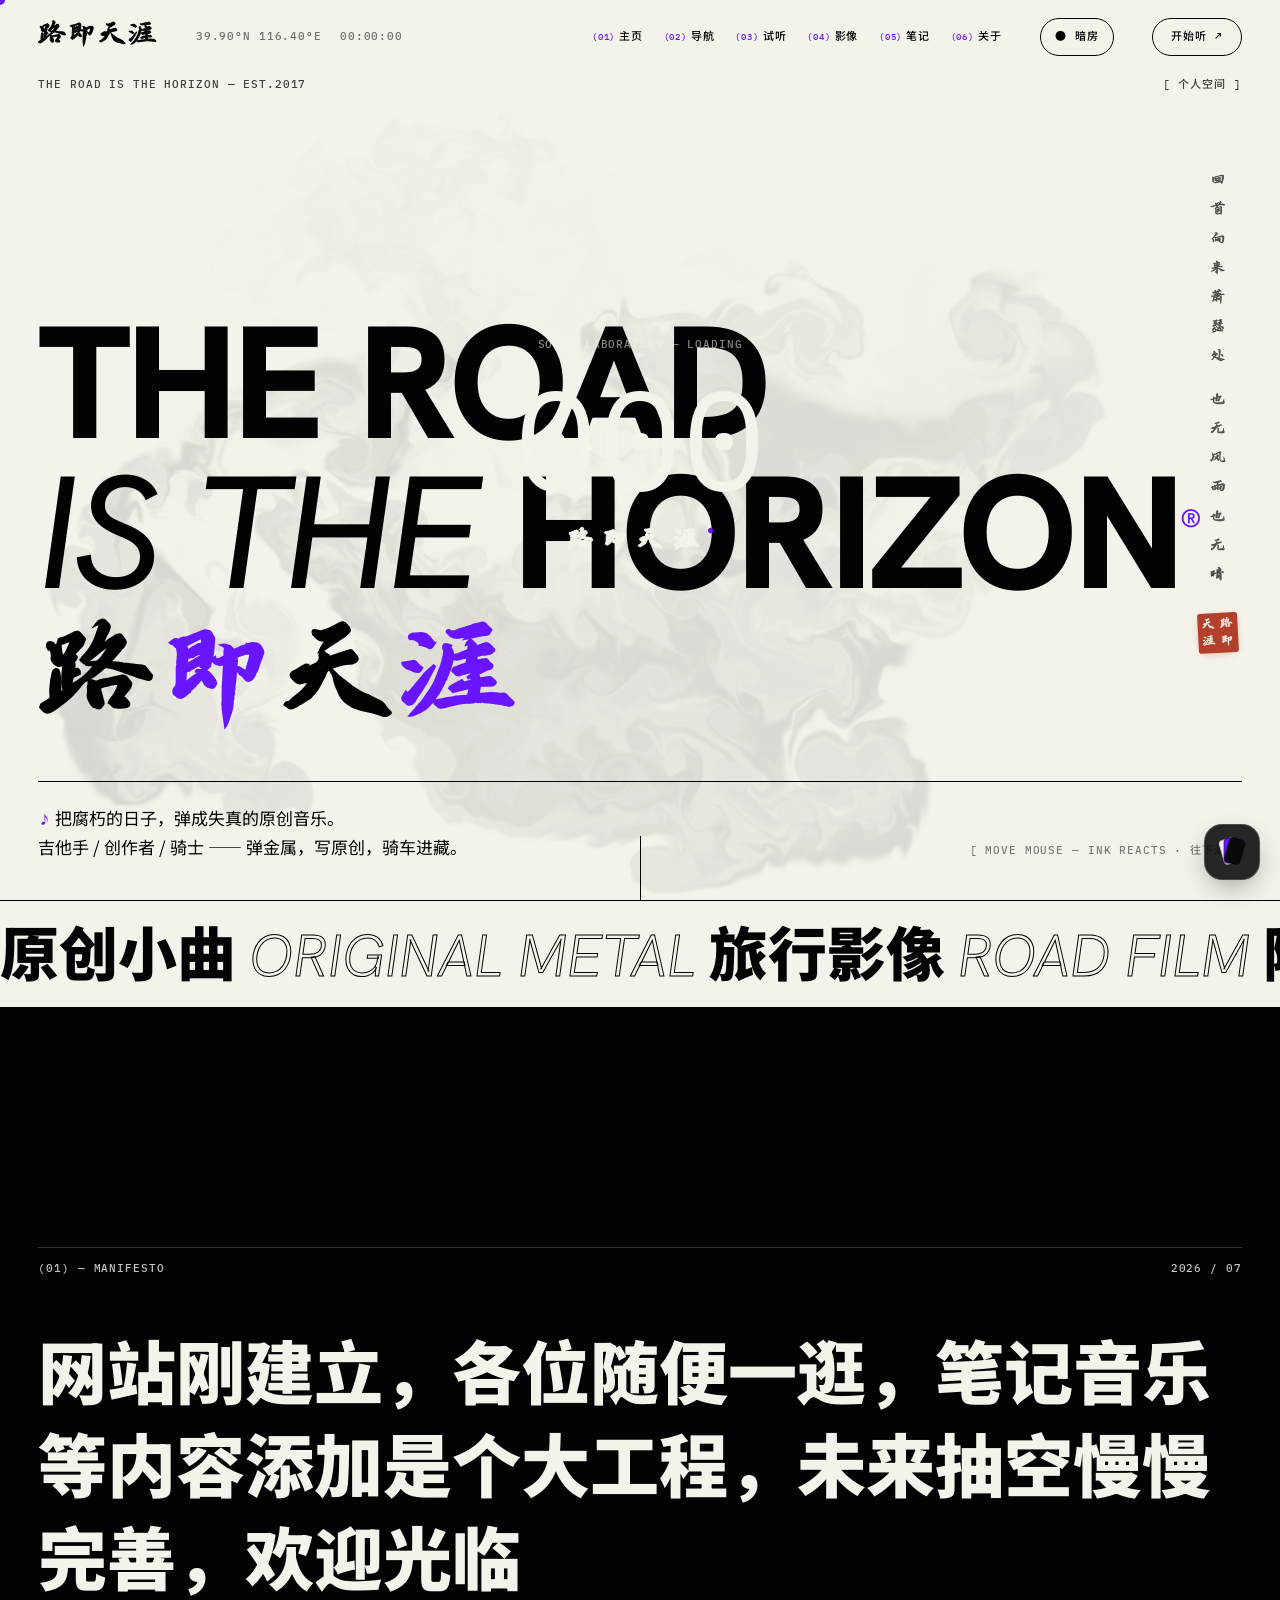
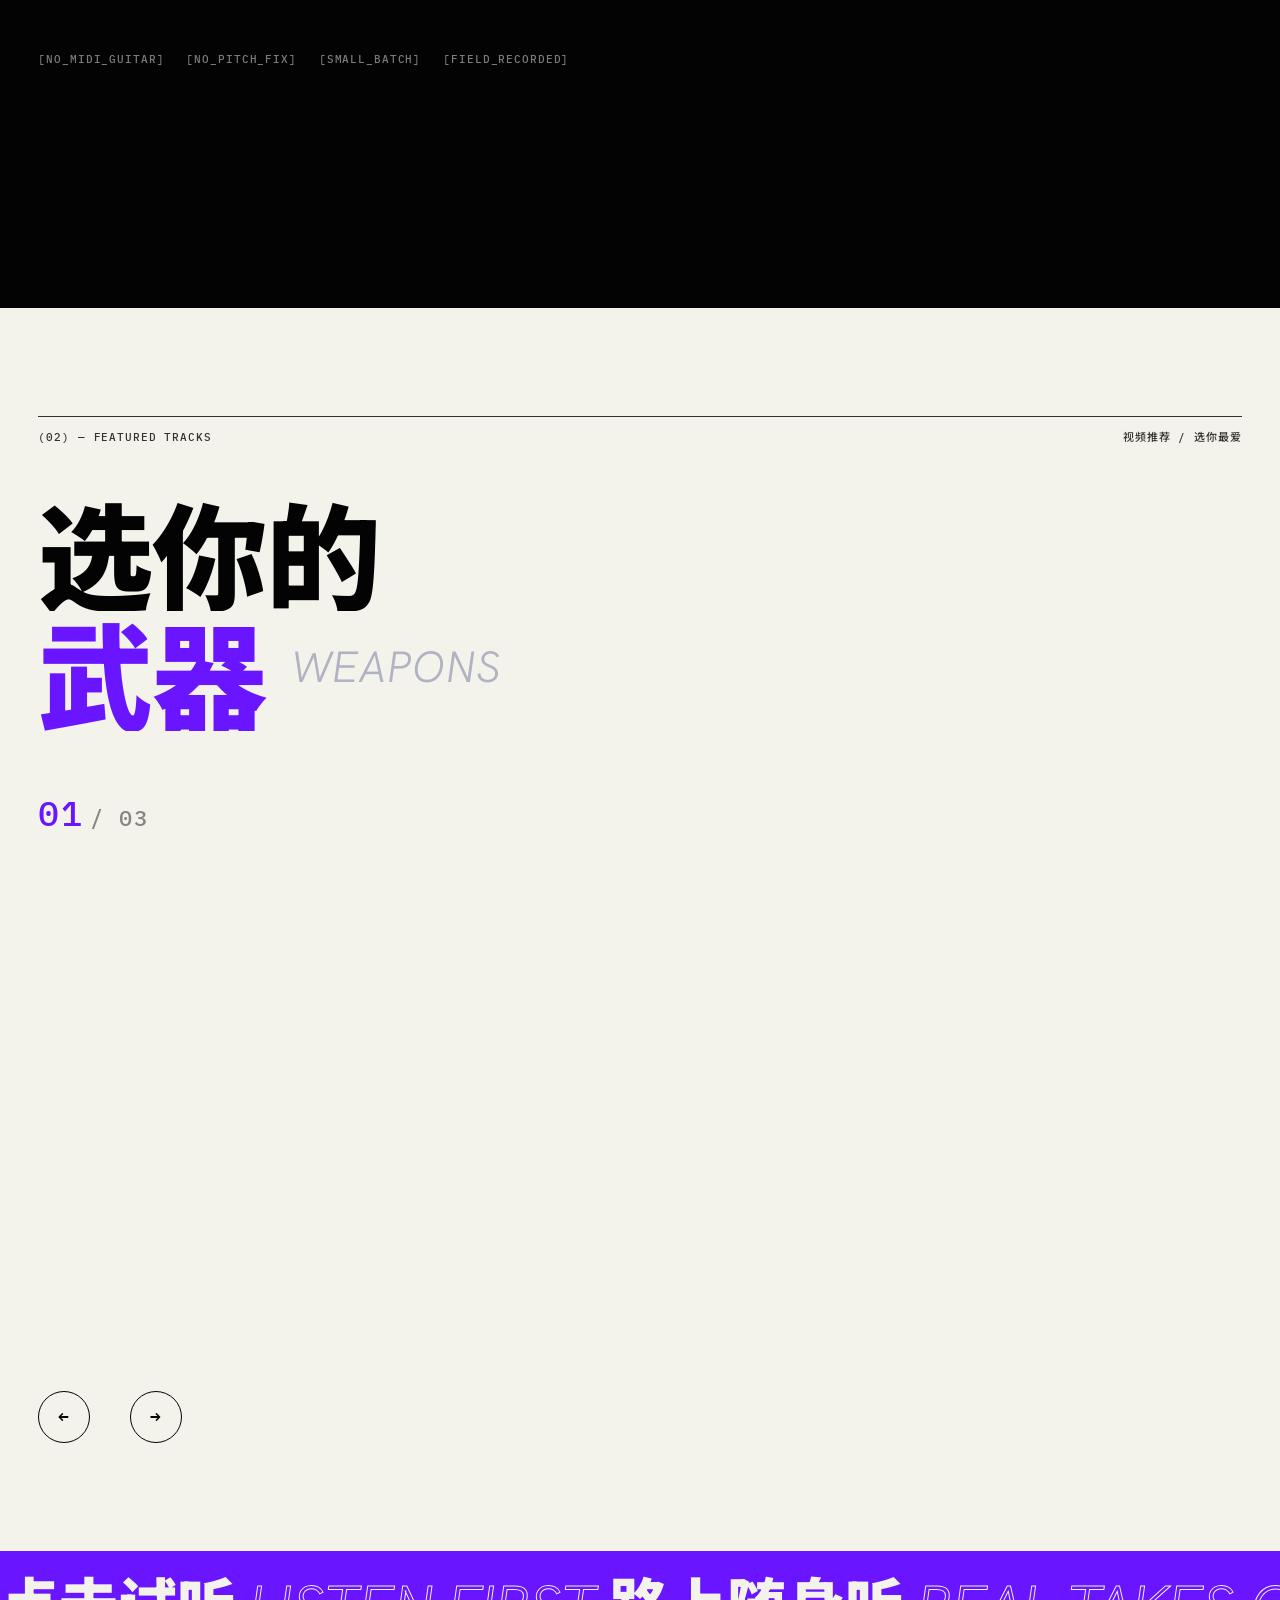
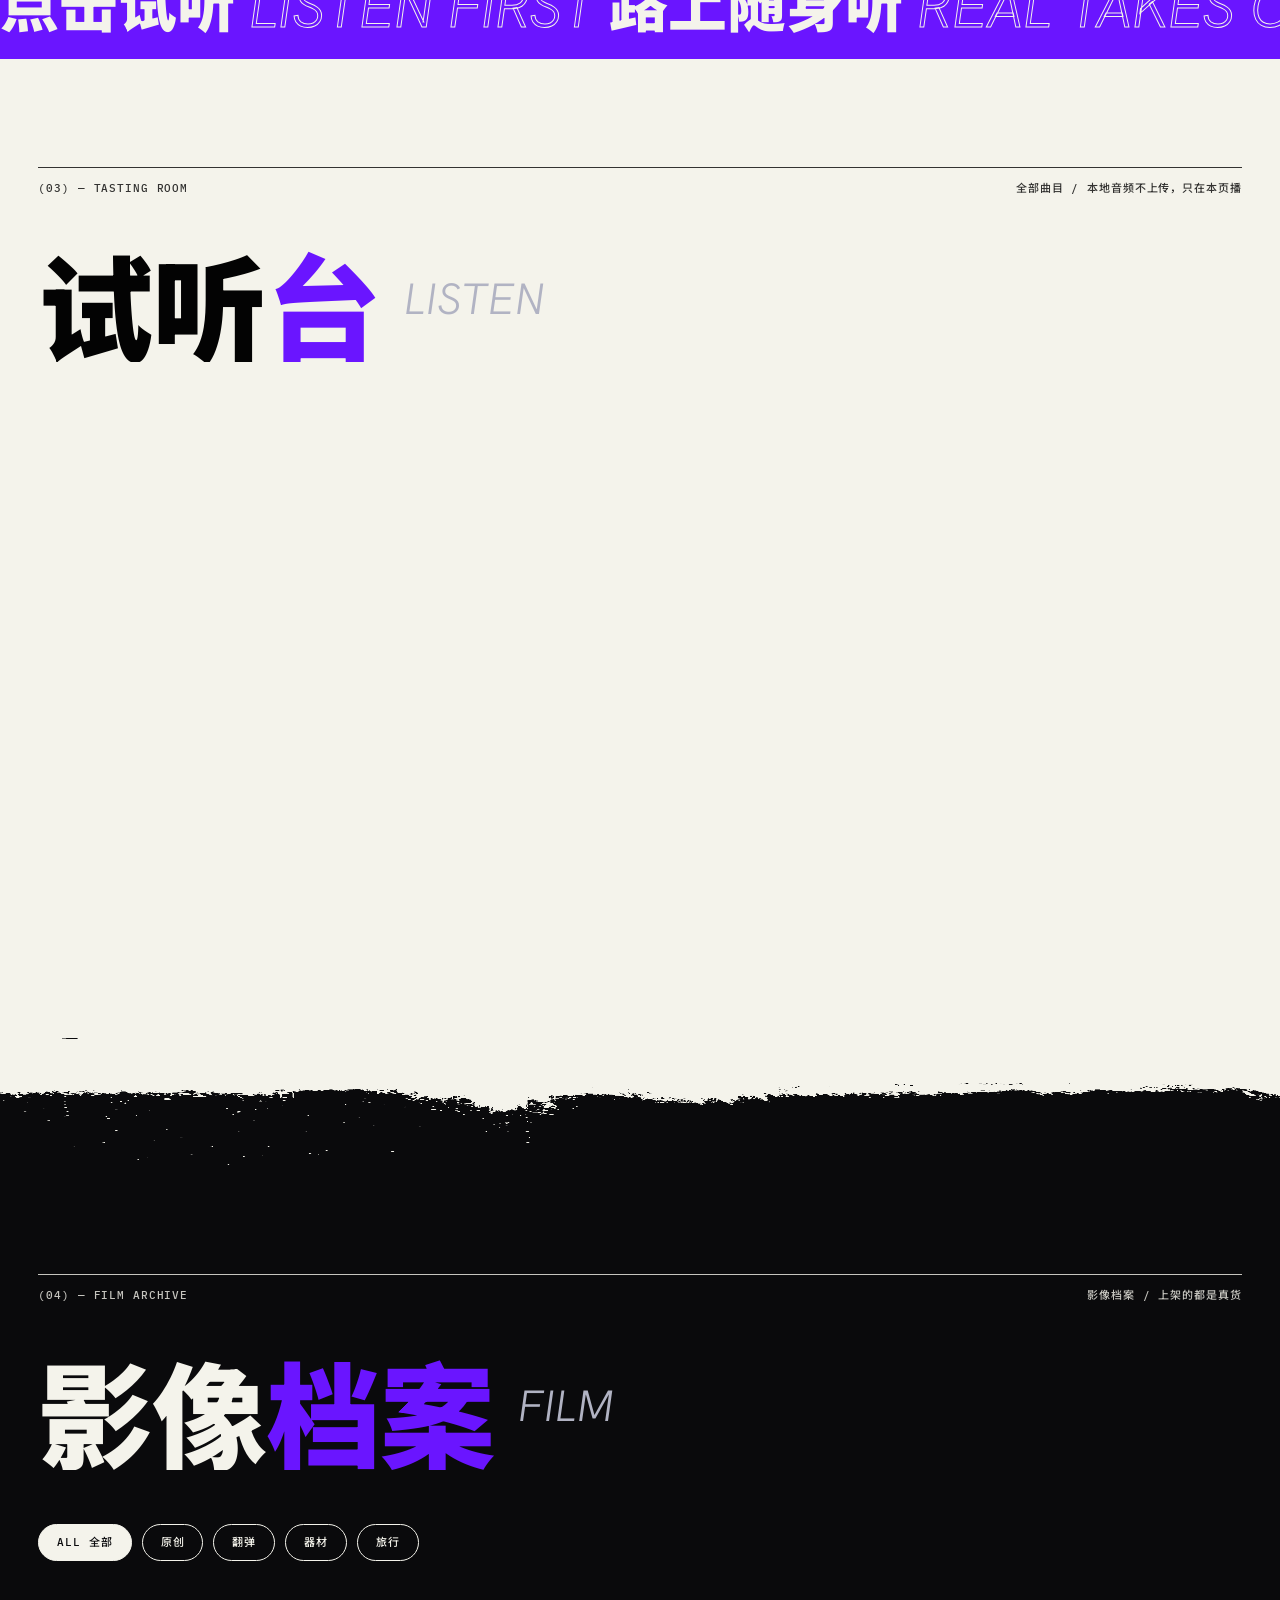
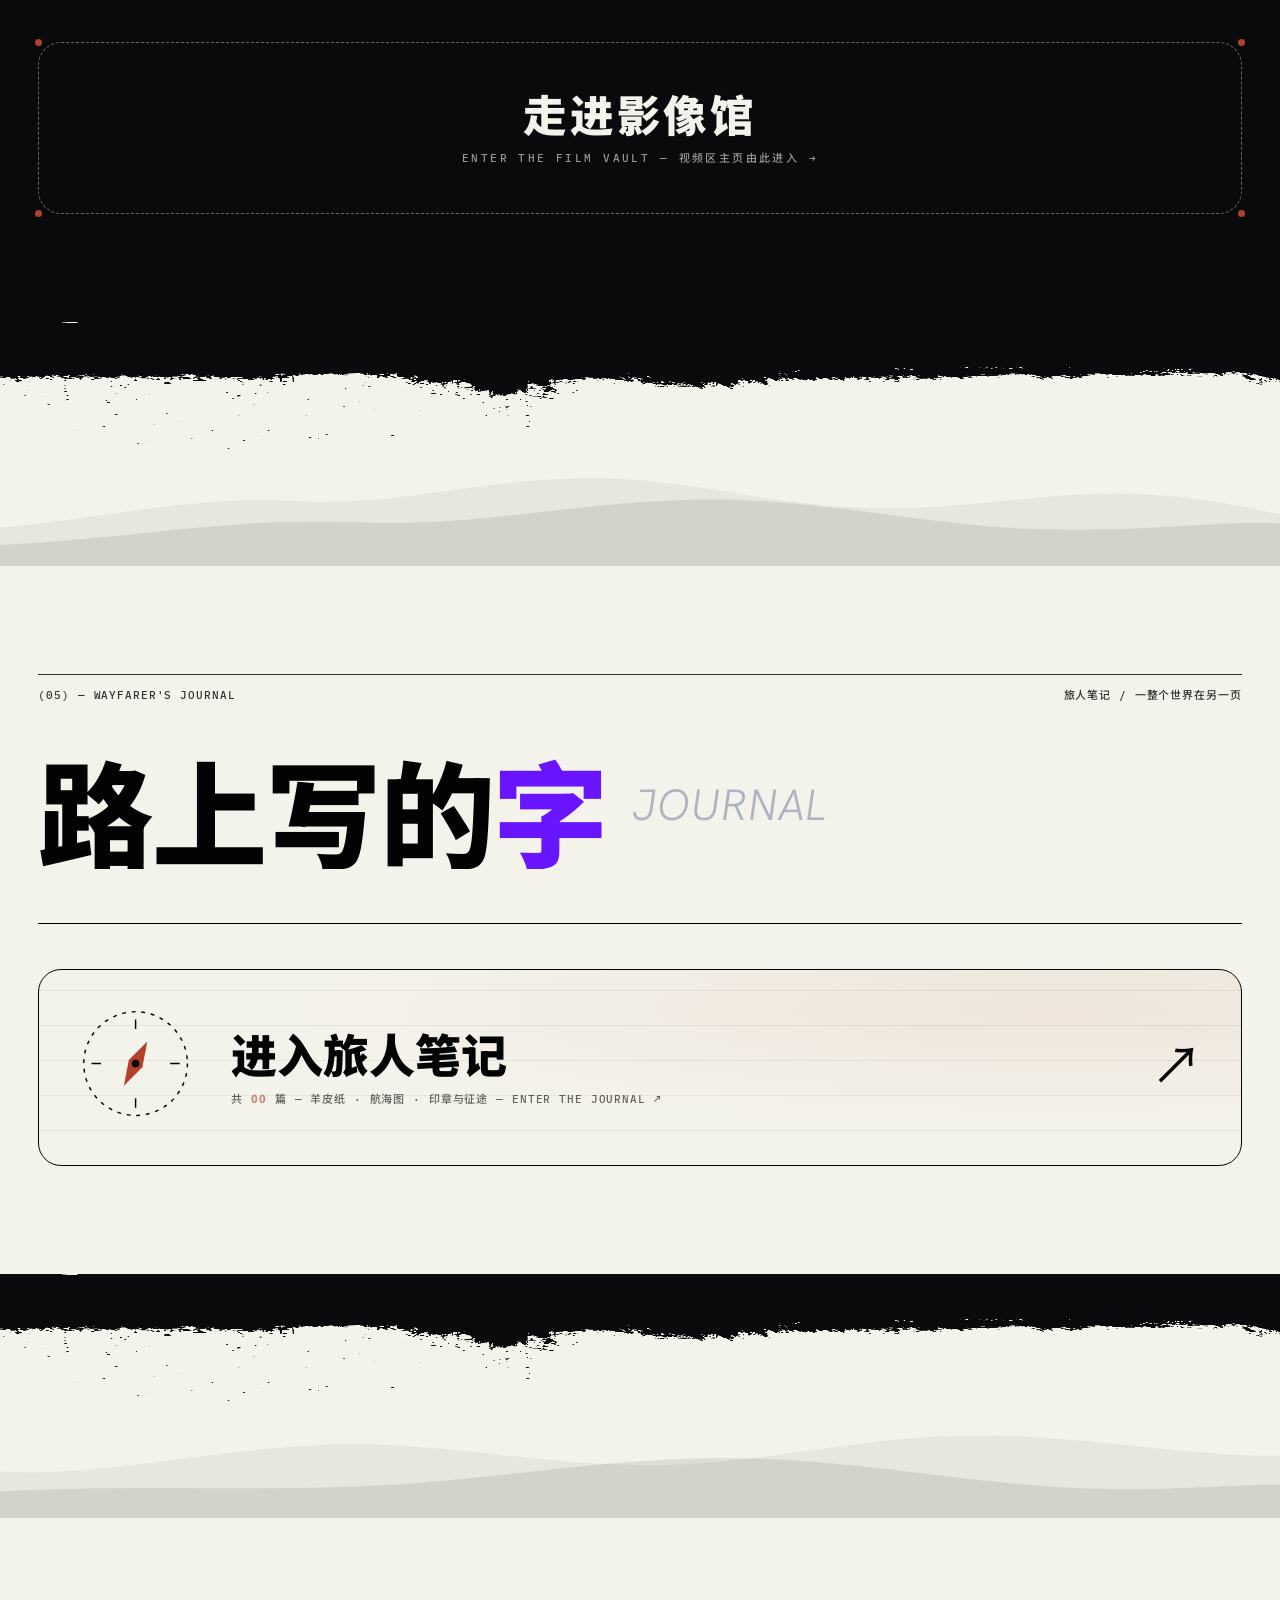
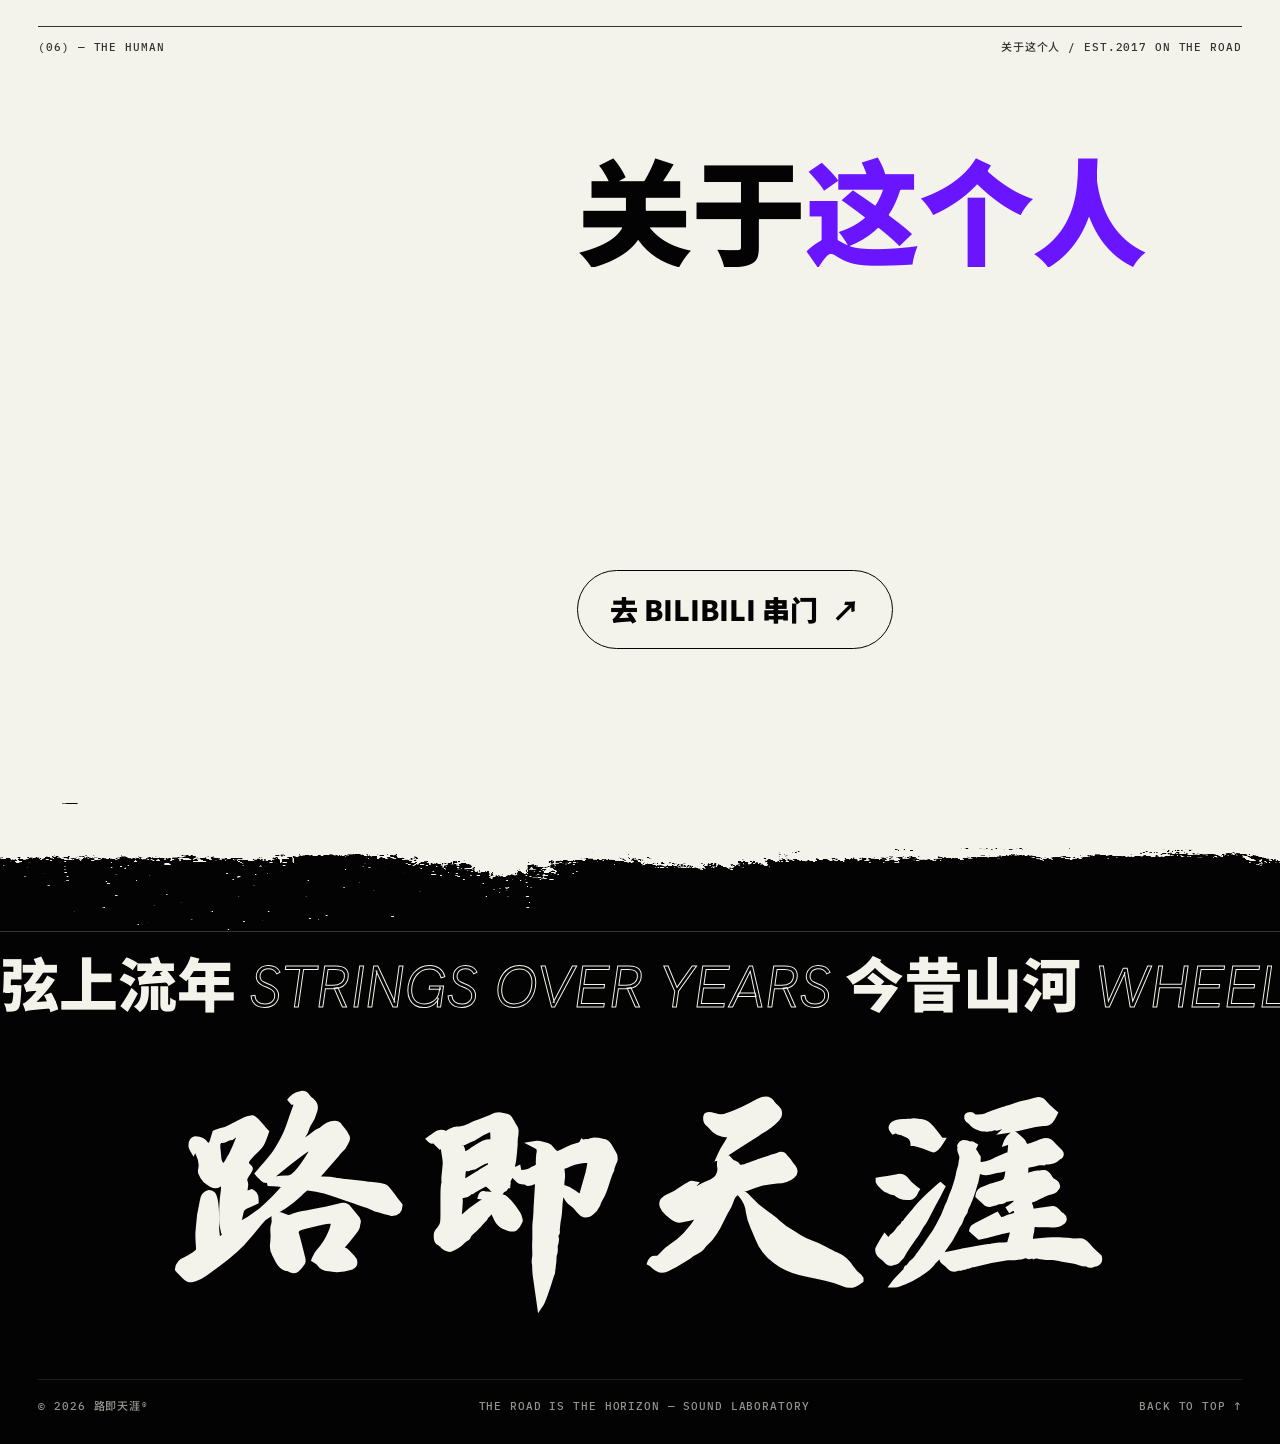
==== index.html @ 4ba44644 "子页增强+文案编辑补全：手账暗房/子页板块排序/直接写笔记/照片层上传/标题可改/补齐遗漏文字 编辑台(admin): - 手账竖排侧联 jhSideL/jhSideR 加入文案编辑 - 新增「写新笔" ====
<!DOCTYPE html>
<html lang="zh-CN">
<head>
    <meta charset="UTF-8">
    <meta name="viewport" content="width=device-width, initial-scale=1.0">
    <meta name="referrer" content="no-referrer">
    <title>路即天涯® / THE ROAD IS THE HORIZON</title>
    <meta name="description" content="路即天涯 — 吉他手、创作者、旅行者。原创音乐、影像与旅行文章的声音实验室。">
    <script>/* 书法字体秒开：先用上次记住的选择，content.json 到位后以后台设置为准 */
    (function(){try{var b=localStorage.getItem('ljty-brush');if(b)document.documentElement.dataset.brush=b;}catch(e){}})();</script>
    <link rel="stylesheet" href="style.css?v=20260712l">
    <link rel="stylesheet" href="palette.css?v=20260712l">
    <script src="palette.js?v=20260712l"></script>
    <link rel="preconnect" href="https://fonts.googleapis.com">
    <link rel="preconnect" href="https://fonts.gstatic.com" crossorigin>
    <link href="https://fonts.googleapis.com/css2?family=Hanken+Grotesk:ital,wght@0,300;0,400;0,500;0,600;0,700;0,800;1,400;1,700;1,800&family=IBM+Plex+Mono:wght@400;500&family=Palette+Mosaic&family=Noto+Sans+SC:wght@400;500;700;900&family=Noto+Serif+SC:wght@500;700&display=swap" rel="stylesheet">
</head>
<body data-theme="paper">

    <!-- ========== LOADER：计数器 + 马赛克像素幕布 ========== -->
    <div class="loader" id="loader" aria-hidden="true">
        <div class="loader-grid" id="loaderGrid"></div>
        <div class="loader-core">
            <span class="loader-label mono" data-txt="loaderLabel">SOUND LABORATORY — LOADING</span>
            <span class="loader-count" id="loaderCount">000</span>
            <span class="loader-name"><b>路即天涯</b><i>®</i></span>
        </div>
    </div>

    <!-- ========== 墨水吞页转场幕布 ========== -->
    <div class="ink-veil" id="inkVeil" aria-hidden="true"></div>
    <!-- ========== 键盘彩蛋印章（敲 metal） ========== -->
    <div class="egg-stamp" id="eggStamp" aria-hidden="true"></div>

    <!-- ========== 自定义光标 ========== -->
    <div class="cursor" id="cursor" aria-hidden="true">
        <span class="cursor-dot"></span>
        <span class="cursor-label mono" id="cursorLabel"></span>
    </div>

    <!-- ========== 导航 ========== -->
    <nav class="navbar" id="navbar">
        <a class="nav-logo" href="#top" data-cursor="TOP">
            <span class="nav-logo-cn"><b>路</b><b>即</b><b>天</b><b>涯</b></span>
        </a>
        <div class="nav-meta mono">
            <span class="nav-coord">39.90°N&nbsp;116.40°E</span>
            <span class="nav-clock" id="navClock">00:00:00</span>
        </div>
        <div class="nav-links mono">
            <a class="nav-link" href="#manifesto" data-scramble><i>(01)</i><span data-txt="nav1">宣言</span></a>
            <a class="nav-link" href="#weapon" data-scramble><i>(02)</i><span data-txt="nav2">主打</span></a>
            <a class="nav-link" href="#listen" data-scramble><i>(03)</i><span data-txt="nav3">试听</span></a>
            <a class="nav-link" href="videos.html" data-ink-nav data-scramble><i>(04)</i><span data-txt="nav4">影像</span></a>
            <a class="nav-link" href="journal.html" data-ink-nav data-scramble><i>(05)</i><span data-txt="nav5">手账</span></a>
            <a class="nav-link" href="#about" data-scramble><i>(06)</i><span data-txt="nav6">关于</span></a>
        </div>
        <button class="theme-btn mono" id="themeBtn" data-cursor="FLIP">● 暗房</button>
        <a class="nav-cta mono" href="#listen" data-magnetic data-cursor="PLAY" data-txt="navCta">开始听 ↗</a>
        <button class="nav-burger" id="navBurger" aria-label="菜单"><i></i><i></i></button>
    </nav>

    <!-- 移动端全屏菜单 -->
    <div class="mmenu" id="mmenu" aria-hidden="true">
        <a href="#manifesto"><span class="mono">(01)</span>宣言</a>
        <a href="#weapon"><span class="mono">(02)</span>主打</a>
        <a href="#listen"><span class="mono">(03)</span>试听</a>
        <a href="videos.html"><span class="mono">(04)</span>影像</a>
        <a href="journal.html"><span class="mono">(05)</span>手账</a>
        <a href="#about"><span class="mono">(06)</span>关于</a>
    </div>

    <main id="smoothContent">

    <!-- ========== HERO：流体墨水 + 巨字 ========== -->
    <header class="hero" id="top">
        <div class="hero-bg" id="heroBg" aria-hidden="true"></div>
        <canvas id="fluidCanvas" aria-hidden="true"></canvas>
        <div class="hero-frame mono" aria-hidden="true">
            <span class="hf hf-tl" data-scramble data-txt="hfTL">THE ROAD IS THE HORIZON — EST.2017</span>
            <span class="hf hf-tr" data-scramble data-txt="hfTR">[ 声音实验室 ]</span>
            <span class="hf hf-bl" data-scramble data-txt="hfBL">GUITAR / ROAD / INK</span>
            <span class="hf hf-br" data-scramble data-txt="hfBR">V.2026 — BEIJING</span>
        </div>
        <h1 class="hero-title">
            <span class="ht-line"><span class="ht-word" data-txt="heroT1">THE ROAD</span></span>
            <span class="ht-line ht-mid"><span class="ht-word" data-txt="heroT2"><em>IS THE</em> HORIZON<sup>®</sup></span></span>
            <span class="ht-line ht-cn"><span class="ht-word" data-txt="heroT3"><span class="hc">路</span><i class="hc">即</i><span class="hc">天</span><i class="hc">涯</i></span></span>
        </h1>
        <div class="hero-colophon" aria-hidden="true">
            <span class="colo-line" data-txt="heroColophon">行到水穷处　坐看云起时</span>
            <span class="colo-seal"><i>天</i><i>路</i><i>涯</i><i>即</i></span>
        </div>
        <div class="hero-foot">
            <p class="hero-sub"><span class="mosaic">♪</span> 把腐朽的日子，弹成失真的原创音乐。<br>吉他手 / 创作者 / 骑士 —— 弹金属，写原创，骑车进藏。</p>
            <div class="hero-hint mono" data-scramble data-txt="heroHint">[ MOVE MOUSE — INK REACTS · 往下滚 ]</div>
        </div>
        <div class="hero-scrollline" aria-hidden="true"></div>
    </header>

    <!-- ========== MARQUEE 1：滚动变速大字带 ========== -->
    <div class="marquee mq-outline" data-marquee data-speed="1" aria-hidden="true">
        <div class="marquee-inner">
            <span class="marquee-chunk" data-txt-html="mq1">原创金属 <i>ORIGINAL METAL</i> 公路影像 <i>ROAD FILM</i> 旅行文章 <i>TRAVEL NOTES</i> <b class="mosaic">★</b> </span>
        </div>
    </div>

    <!-- ========== (01) 宣言：黑幕钉屏扫词 ========== -->
    <section class="section manifesto" id="manifesto">
        <div class="mf-pin" id="mfPin">
            <div class="sec-head mono">
                <span data-scramble data-txt="sec01Eyebrow">(01) — MANIFESTO</span>
                <span data-scramble data-txt="sec01Note">工作方法 / 上世纪的老办法</span>
            </div>
            <p class="mf-copy" id="mfCopy" data-txt="mfCopy">
                真琴。真手。真录。 插电，失真拧到底，弹到手起茧。 不用假弹，不修音， 错了就重弹，弹到对为止。 每一首都从路上长出来—— 东南亚的风，风陵渡的黄河， 海拔五千米垭口的雪。 修出来的完美是塑料的， 我们不掺塑料。
            </p>
            <div class="mf-tags mono" aria-hidden="true">
                <span>[NO_MIDI_GUITAR]</span><span>[NO_PITCH_FIX]</span><span>[SMALL_BATCH]</span><span>[FIELD_RECORDED]</span>
            </div>
        </div>
    </section>

    <!-- ========== (02) 主打：弹射切换台 ========== -->
    <section class="section weapon" id="weapon">
        <div class="sec-head mono">
            <span data-scramble data-txt="sec02Eyebrow">(02) — FEATURED TRACKS</span>
            <span data-scramble data-txt="sec02Note">三首主打 / 口味不同，后座力都不小</span>
        </div>
        <h2 class="sec-title" data-txt-html="sec02Title"><span class="st-line"><span>选你的</span></span><span class="st-line"><span><em>武器</em> <i class="st-en">WEAPONS</i></span></span></h2>
        <div class="deck-switcher">
            <div class="ds-index mono"><b id="dsNo">01</b><span>/ 03</span></div>
            <div class="ds-stage" id="dsStage">
                <!-- injected by script.js -->
            </div>
            <div class="ds-rail">
                <button class="rail-btn mono" id="dsPrev" data-magnetic data-cursor="PREV">←</button>
                <div class="ds-dots" id="dsDots"></div>
                <button class="rail-btn mono" id="dsNext" data-magnetic data-cursor="NEXT">→</button>
            </div>
        </div>
    </section>

    <!-- ========== MARQUEE 2：反向 紫底 ========== -->
    <div class="marquee mq-purple" data-marquee data-speed="-1.4" aria-hidden="true">
        <div class="marquee-inner">
            <span class="marquee-chunk" data-txt-html="mq2">先听再说 <i>LISTEN FIRST</i> 支持正版 <i>REAL TAKES ONLY</i> 拖个 MP3 进来也行 <b class="mosaic">♫</b> </span>
        </div>
    </div>

    <!-- ========== (03) 试听台 ========== -->
    <section class="section listen" id="listen">
        <div class="sec-head mono">
            <span data-scramble data-txt="sec03Eyebrow">(03) — TASTING ROOM</span>
            <span data-scramble data-txt="sec03Note">全部曲目 / 本地音频不上传，只在本页播</span>
        </div>
        <h2 class="sec-title" data-txt-html="sec03Title"><span class="st-line"><span>试听<em>台</em> <i class="st-en">LISTEN</i></span></span></h2>
        <div class="listen-layout">
            <div class="deck" data-reveal>
                <div class="deck-visual">
                    <canvas id="waveCanvas" aria-hidden="true"></canvas>
                    <div class="deck-idle" id="deckIdle">
                        <div class="deck-disc" aria-hidden="true">
                            <svg viewBox="0 0 100 100"><circle cx="50" cy="50" r="47" fill="#030303"/><circle cx="50" cy="50" r="34" fill="none" stroke="#f4f3eb" stroke-width="0.6" opacity="0.5"/><circle cx="50" cy="50" r="27" fill="none" stroke="#f4f3eb" stroke-width="0.6" opacity="0.4"/><circle cx="50" cy="50" r="20" fill="none" stroke="#f4f3eb" stroke-width="0.6" opacity="0.3"/><circle cx="50" cy="50" r="13" fill="#6a15ff"/><circle cx="50" cy="50" r="2.4" fill="#f4f3eb"/></svg>
                        </div>
                        <span class="deck-idle-txt mono" data-scramble data-txt="deckIdle">SELECT A TRACK — 选一首开始</span>
                    </div>
                    <div class="deck-embed" id="deckEmbed"></div>
                    <div class="deck-mini" id="deckMini" aria-hidden="true">
                        <svg viewBox="0 0 60 60"><circle cx="30" cy="30" r="28" fill="#030303" stroke="rgba(244,243,235,.3)" stroke-width="1"/><circle cx="30" cy="30" r="18" fill="none" stroke="rgba(244,243,235,.25)" stroke-width=".8"/><circle cx="30" cy="30" r="8" fill="#6a15ff"/><circle cx="30" cy="30" r="1.6" fill="#f4f3eb"/></svg>
                    </div>
                </div>
                <div class="deck-console">
                    <div class="deck-np">
                        <span class="np-label mono">NOW_PLAYING</span>
                        <span class="np-title" id="npTitle">—</span>
                        <span class="deck-time mono" id="deckTime">00:00 / 00:00</span>
                    </div>
                    <div class="deck-controls">
                        <button class="ctrl-btn mono" id="btnPrev" data-magnetic aria-label="上一首">←</button>
                        <button class="ctrl-btn ctrl-play" id="btnPlay" data-magnetic aria-label="播放/暂停">▶</button>
                        <button class="ctrl-btn mono" id="btnNext" data-magnetic aria-label="下一首">→</button>
                        <button class="ctrl-btn mono btn-video" id="btnVideo" data-cursor="VIDEO" aria-label="显示/隐藏画面" style="display:none">画</button>
                        <div class="deck-seek" id="deckSeek"><div class="deck-seek-fill" id="deckSeekFill"></div></div>
                    </div>
                </div>
            </div>
            <div class="tracklist-wrap" data-reveal>
                <ol class="tracklist" id="tracklist"></ol>
                <label class="dropzone mono" id="dropzone" data-cursor="DROP">
                    <input type="file" id="fileInput" accept="audio/*" multiple hidden>
                    <span class="dz-plus">+</span>
                    <span>拖入本地音频试听 — DROP MP3 / WAV<br><i>仅本页播放，不会上传</i></span>
                </label>
                <div class="platform-links mono" id="platformLinks"></div>
            </div>
        </div>
    </section>

    <!-- ========== (04) 影像：马赛克揭示网格 ========== -->
    <div class="ink-break ib-into-dark" aria-hidden="true"></div>
    <section class="section film" id="film">
        <div class="sec-head mono">
            <span data-scramble data-txt="sec04Eyebrow">(04) — FILM ARCHIVE</span>
            <span data-scramble data-txt="sec04Note">影像档案 / 上架的都是真货</span>
        </div>
        <h2 class="sec-title" data-txt-html="sec04Title"><span class="st-line"><span>影像<em>档案</em> <i class="st-en">FILM</i></span></span></h2>
        <div class="film-filters mono" id="filmFilters">
            <button class="chip active" data-filter="all" data-scramble>ALL 全部</button>
            <button class="chip" data-filter="original" data-scramble>原创</button>
            <button class="chip" data-filter="cover" data-scramble>翻弹</button>
            <button class="chip" data-filter="gear" data-scramble>器材</button>
            <button class="chip" data-filter="travel" data-scramble>旅行</button>
        </div>
        <div class="film-grid" id="filmGrid"></div>
        <a class="film-vault-cta" href="videos.html" data-ink-nav data-cursor="GO">
            <span class="fvc-dot tl"></span><span class="fvc-dot tr"></span><span class="fvc-dot bl"></span><span class="fvc-dot br"></span>
            <span class="fvc-cn" data-txt="fvCtaCn">走进影像馆</span>
            <span class="fvc-en mono" data-txt="fvCtaEn">ENTER THE FILM VAULT — 大银幕 · 流体墨水 · 就地开播 →</span>
        </a>
    </section>
    <div class="ink-break ib-outof-dark" aria-hidden="true"></div>

    <!-- 禅 · 远山墨影分隔 -->
    <div class="ink-mtns" aria-hidden="true">
        <svg viewBox="0 0 1440 190" preserveAspectRatio="none">
            <path class="m-far" d="M0,190 L0,132 C120,118 210,84 330,92 C450,100 520,64 640,58 C760,52 850,96 970,102 C1090,108 1180,74 1290,82 C1360,87 1410,104 1440,112 L1440,190 Z"/>
            <path class="m-near" d="M0,190 L0,158 C140,150 260,116 400,124 C540,132 640,94 780,90 C920,86 1030,128 1160,134 C1290,140 1380,120 1440,126 L1440,190 Z"/>
        </svg>
    </div>

    <!-- ========== (05) 手账引子 ========== -->
    <section class="section writing" id="writing">
        <div class="sec-head mono">
            <span data-scramble data-txt="sec05Eyebrow">(05) — WAYFARER'S JOURNAL</span>
            <span data-scramble data-txt="sec05Note">旅人手账 / 一整个世界在另一页</span>
        </div>
        <h2 class="sec-title" data-txt-html="sec05Title"><span class="st-line"><span>路上写的<em>字</em> <i class="st-en">JOURNAL</i></span></span></h2>
        <div class="article-rows" id="teaserRows"></div>
        <a class="journal-portal" href="journal.html" data-ink-nav data-cursor="ENTER">
            <span class="jp-deco" aria-hidden="true">
                <svg viewBox="0 0 120 120"><circle cx="60" cy="60" r="54" fill="none" stroke="currentColor" stroke-width="1.5" stroke-dasharray="4 6"/><path d="M60 14 v10 M60 96 v10 M14 60 h10 M96 60 h10" stroke="currentColor" stroke-width="1.5"/><path d="M60 34 L68 60 L60 86 L52 60 Z" fill="var(--seal-red, #b3402a)" stroke="none" transform="rotate(28 60 60)"/><circle cx="60" cy="60" r="4" fill="currentColor"/></svg>
            </span>
            <span class="jp-copy">
                <b data-txt="jpPortal">进入旅人手账</b>
                <i class="mono">共 <b id="teaserCount">00</b> 篇 — 羊皮纸 · 航海图 · 印章与征途 — ENTER THE JOURNAL ↗</i>
            </span>
        </a>
    </section>
    <div class="ink-break ib-outof-dark" aria-hidden="true"></div>

    <!-- 禅 · 远山墨影分隔 -->
    <div class="ink-mtns" aria-hidden="true">
        <svg viewBox="0 0 1440 190" preserveAspectRatio="none">
            <path class="m-far" d="M0,190 L0,120 C110,128 230,88 360,80 C490,72 590,108 720,110 C850,112 950,70 1080,66 C1210,62 1330,98 1440,96 L1440,190 Z"/>
            <path class="m-near" d="M0,190 L0,150 C160,138 300,152 440,140 C580,128 700,96 840,100 C980,104 1100,142 1240,146 C1330,148 1400,138 1440,140 L1440,190 Z"/>
        </svg>
    </div>

    <!-- ========== (06) 关于 ========== -->
    <section class="section about" id="about">
        <div class="sec-head mono">
            <span data-scramble data-txt="sec06Eyebrow">(06) — THE HUMAN</span>
            <span data-scramble data-txt="sec06Note">关于这个人 / EST.2017 ON THE ROAD</span>
        </div>
        <div class="about-grid">
            <div class="about-photo" data-reveal>
                <img id="aboutPhoto" src="https://i2.hdslb.com/bfs/face/055258520bb074cb7f476712aace1d37c8cb1f8d.jpg" alt="路即天涯">
                <span class="about-stamp mono">SUBJECT_01 / 吉他手</span>
            </div>
            <div class="about-copy">
                <h2 class="sec-title" data-txt-html="sec06Title"><span class="st-line"><span>关于<em>这个人</em></span></span></h2>
                <p data-reveal id="aboutP1">85 后吉他手。弹金属、写原创、录 Demo，发点生活音乐类视频，随缘更新。</p>
                <p data-reveal id="aboutP2">骑摩托穿越东南亚，骑哈雷回家，骑鑫源进藏。用音乐记录时间，用车轮丈量世界。</p>
                <div class="about-specs mono" data-reveal>
                    <span data-txt="spec1">GUITARS — SCHECTER / CARVIN / S.YAIRI</span>
                    <span data-txt="spec2">AMP — PEAVEY 6505</span>
                    <span data-txt="spec3">BIKES — HARLEY 48 / 鑫源400</span>
                    <span data-txt="spec4">ROUTES — 东南亚 / 川藏 / 风陵渡</span>
                </div>
                <a class="big-link" href="https://space.bilibili.com/107127158" target="_blank" rel="noopener" data-magnetic data-cursor="GO">
                    <span data-txt="bigLink">去 BILIBILI 串门</span> <span class="bl-arrow">↗</span>
                </a>
            </div>
        </div>
    </section>

    <!-- ========== FOOTER ========== -->
    <div class="ink-break ib-foot" aria-hidden="true"></div>
    <footer class="footer">
        <div class="marquee mq-outline mq-foot" data-marquee data-speed="0.8" aria-hidden="true">
            <div class="marquee-inner">
                <span class="marquee-chunk" data-txt-html="mqFoot">弦上流年 <i>STRINGS OVER YEARS</i> 车轮山河 <i>WHEELS OVER LAND</i> <b class="mosaic">♪</b> </span>
            </div>
        </div>
        <div class="footer-main">
            <span class="footer-giant" id="footerGiant" aria-hidden="true" data-txt="footGiant">路即天涯</span>
            <div class="footer-meta mono">
                <span data-txt="footNote">© 2026 路即天涯® — 真琴实录，概不修音</span>
                <span>THE ROAD IS THE HORIZON — SOUND LABORATORY</span>
                <a href="#top" data-cursor="TOP" data-scramble>BACK TO TOP ↑</a>
            </div>
        </div>
    </footer>

    </main>

    <!-- 视频弹层 -->
    <div class="video-modal" id="videoModal" aria-hidden="true">
        <button class="ctrl-btn vm-close" id="vmClose" aria-label="关闭">✕</button>
        <div class="vm-frame" id="vmFrame"></div>
    </div>

    <!-- libs -->
    <script src="https://cdn.jsdelivr.net/npm/gsap@3.12.5/dist/gsap.min.js"></script>
    <script src="https://cdn.jsdelivr.net/npm/gsap@3.12.5/dist/ScrollTrigger.min.js"></script>
    <script src="https://cdn.jsdelivr.net/npm/lenis@1.1.14/dist/lenis.min.js"></script>
    <script src="https://cdn.jsdelivr.net/npm/marked@12.0.2/marked.min.js"></script>
    <!-- site -->
    <script src="boot.js?v=20260713a"></script>
    <script src="fluid.js?v=20260712l"></script>
    <script src="player.js?v=20260712l"></script>
    <script src="script.js?v=20260712l"></script>
</body>
</html>
---- style.css ----
/* ============================================================
   踏破腐朽® — 声音实验室
   视觉语言：indigo-laboratory.it
   米白纸面 #f4f3eb / 墨黑 #030303 / 电紫 #6a15ff
   Hanken Grotesk + IBM Plex Mono + Palette Mosaic + Noto Sans SC
   ============================================================ */

/* LOGO 毛笔字：庞门正道粗书体（免费商用，天生厚重毛笔），全站文案700字符子集 */
@font-face {
    font-family: "LogoBrush";
    src: url("assets/fonts/pangmen-cushu-site.woff2?v=3") format("woff2");
    font-display: swap;
}
/* 可切换书法字体（编辑台·站点设置选择；全站文案620字子集，浏览器只下载选中那款） */
@font-face {
    font-family: "BrushXia"; /* 演示夏行楷 · 免费商用 */
    src: url("assets/fonts/xiaxingkai-site.woff2?v=3") format("woff2");
    font-display: swap;
}
@font-face {
    font-family: "BrushHonglei"; /* 鸿雷行书简体 · 免费商用 */
    src: url("assets/fonts/honglei-site.woff2?v=3") format("woff2");
    font-display: swap;
}
@font-face {
    font-family: "BrushDongfang"; /* 阿里妈妈东方大楷 · 免费商用 */
    src: url("assets/fonts/dongfangdakai-site.woff2?v=3") format("woff2");
    font-display: swap;
}
/* 行书类偏瘦：描边整体均匀加粗，四字同厚不突兀 */
html[data-brush="xia"] { --font-brush: "BrushXia", "Noto Sans SC", sans-serif; --brush-stroke: .032em; }
html[data-brush="honglei"] { --font-brush: "BrushHonglei", "Noto Sans SC", sans-serif; --brush-stroke: .03em; }
html[data-brush="dongfang"] { --font-brush: "BrushDongfang", "Noto Sans SC", sans-serif; --brush-stroke: 0px; }

:root {
    --paper-bg: #f4f3eb;
    --dark-bg: #0a0a0c;
    --beige: var(--paper-bg);
    --black: #030303;
    --purple: #6a15ff;
    --indaco: #b1b3c3;
    --yellow: #feee38;
    --seal-red: #b3402a;
    --pulse: 0;
    --font-sans: "Hanken Grotesk", "Noto Sans SC", -apple-system, sans-serif;
    --font-cn: "Noto Sans SC", "Hanken Grotesk", sans-serif;
    --font-mono: "IBM Plex Mono", "Noto Sans SC", monospace;
    --font-mosaic: "Palette Mosaic", monospace;
    --font-brush: "LogoBrush", "Noto Sans SC", sans-serif;
    --font-serif-cn: "Noto Serif SC", serif;
    --ease-out: cubic-bezier(.16, 1, .3, 1);
    --ease-inout: cubic-bezier(.65, .05, .36, 1);
    --ease-in: cubic-bezier(.55, .06, .68, .19);
    --gutter: clamp(16px, 3vw, 48px);
}

/* 暗房主题：交换纸/墨，紫色提亮 */
body[data-theme="dark"] {
    --beige: var(--dark-bg);
    --black: #ece9df;
    --purple: #8b45ff;
    --indaco: #565a72;
}

* { margin: 0; padding: 0; box-sizing: border-box; }
html { scroll-behavior: initial; }
html.lenis, html.lenis body { height: auto; }
.lenis.lenis-smooth { scroll-behavior: auto !important; }

body {
    background: var(--beige);
    color: var(--black);
    font-family: var(--font-sans);
    font-size: 16px;
    line-height: 1.6;
    overflow-x: clip;
    -webkit-font-smoothing: antialiased;
    transition: background .4s, color .4s;
}

/* ============ 墨水吞页转场幕布 ============ */
.ink-veil {
    position: fixed; inset: 0; z-index: 800;
    background: radial-gradient(circle at 50% 50%, #4a0fc4 0%, var(--purple) 45%, #2d0880 100%);
    display: none;
    pointer-events: none;
    will-change: clip-path;
}

/* ============ 键盘彩蛋（敲 metal） ============ */
.egg-stamp {
    position: fixed; left: 50%; top: 42%; z-index: 850;
    transform: translate(-50%, -50%) rotate(-7deg) scale(0.6);
    font-family: var(--font-cn); font-weight: 900;
    font-size: clamp(26px, 4.5vw, 56px);
    color: var(--seal-red);
    border: 4px solid var(--seal-red);
    padding: .3em .7em;
    opacity: 0; pointer-events: none;
    mix-blend-mode: multiply;
    transition: opacity .12s, transform .25s cubic-bezier(.16,1,.3,1);
    white-space: nowrap;
}
body[data-theme="dark"] .egg-stamp { mix-blend-mode: screen; }
.egg-stamp.show { opacity: .92; transform: translate(-50%, -50%) rotate(-7deg) scale(1); }
@keyframes eggshake {
    0%, 100% { transform: translate(0, 0) skewX(0); filter: none; }
    12% { transform: translate(-9px, 3px) skewX(-1.5deg); filter: contrast(1.35) saturate(1.6); }
    25% { transform: translate(8px, -5px) skewX(1deg); }
    37% { transform: translate(-6px, -3px) skewX(-.8deg); filter: contrast(1.25); }
    50% { transform: translate(7px, 4px) skewX(1.2deg); }
    66% { transform: translate(-4px, 2px); filter: contrast(1.1); }
    82% { transform: translate(3px, -2px); }
}
body.egg #smoothContent { animation: eggshake .55s linear 2; }

/* ============ 主题切换按钮 ============ */
.theme-btn {
    border: 1px solid var(--black); border-radius: 999px;
    padding: 9px 14px;
    transition: background .3s, color .3s;
    white-space: nowrap;
}
.theme-btn:hover { background: var(--purple); color: #fff; border-color: var(--purple); }
::selection { background: var(--purple); color: var(--beige); }

.mono {
    font-family: var(--font-mono);
    font-size: 11px;
    letter-spacing: .08em;
    text-transform: uppercase;
    font-weight: 500;
}
.mosaic { font-family: var(--font-mosaic); font-style: normal; }

a { color: inherit; text-decoration: none; }
button { font: inherit; color: inherit; background: none; border: none; cursor: pointer; }
img { display: block; max-width: 100%; }

/* ============ LOADER ============ */
.loader {
    position: fixed; inset: 0; z-index: 1000;
    display: flex; align-items: center; justify-content: center;
}
.loader-grid {
    position: absolute; inset: 0;
    display: grid;
    grid-template-columns: repeat(12, 1fr);
    grid-template-rows: repeat(8, 1fr);
}
.loader-grid i { background: var(--black); }
.loader-core {
    position: relative; z-index: 2;
    display: flex; flex-direction: column; align-items: center; gap: 14px;
    color: var(--beige); text-align: center;
}
.loader-label { opacity: .55; }
.loader-count {
    font-family: var(--font-mono);
    font-size: clamp(64px, 12vw, 140px);
    font-weight: 400; line-height: 1;
    font-variant-numeric: tabular-nums;
}
.loader-name { font-family: var(--font-brush); font-weight: 400; font-size: 26px; letter-spacing: .4em; padding-left: .4em; -webkit-text-stroke: var(--brush-stroke, 0px) currentColor; }
.loader-name i { font-style: normal; color: var(--purple); font-size: 11px; vertical-align: 10px; }

/* ============ 光标 ============ */
.cursor {
    position: fixed; left: 0; top: 0; z-index: 999;
    pointer-events: none;
    will-change: transform;   /* 提到合成层，跟随更跟手不卡 */
}
.cursor-dot {
    position: absolute; left: -5px; top: -5px;
    width: 10px; height: 10px; border-radius: 50%;
    background: var(--purple);
    transition: width .3s var(--ease-out), height .3s var(--ease-out),
                left .3s var(--ease-out), top .3s var(--ease-out),
                background .3s, opacity .3s;
}
.cursor.big .cursor-dot {
    width: 64px; height: 64px; left: -32px; top: -32px;
    background: var(--purple);
}
.cursor-label {
    position: absolute; left: 0; top: 0;
    transform: translate(-50%, -50%);
    color: var(--beige); font-size: 10px;
    opacity: 0; transition: opacity .2s;
    white-space: nowrap;
}
.cursor.big .cursor-label { opacity: 1; }
@media (hover: none) { .cursor { display: none; } }

/* ============ 导航 ============ */
.navbar {
    position: fixed; top: 0; left: 0; right: 0; z-index: 100;
    display: flex; align-items: center; gap: clamp(16px, 3vw, 40px);
    padding: 18px var(--gutter);
    transition: transform .5s var(--ease-out), background .3s;
}
/* 不用 backdrop-filter：毛玻璃叠在 WebGL 画布上是 Safari 卡顿源，改用更实的底色 */
.navbar.scrolled { background: color-mix(in srgb, var(--beige) 95%, transparent); box-shadow: 0 1px 0 color-mix(in srgb, var(--black) 10%, transparent); }
.navbar.hidden { transform: translateY(-110%); }
.nav-logo { font-family: var(--font-brush); font-weight: 400; font-size: 29px; letter-spacing: .06em; white-space: nowrap; line-height: 1; display: flex; align-items: center; -webkit-text-stroke: var(--brush-stroke, 0px) currentColor; }
.nav-logo-cn b { font-weight: 400; }
.nav-meta { display: flex; gap: 18px; opacity: .55; }
.nav-clock { font-variant-numeric: tabular-nums; }
.nav-links { display: flex; gap: clamp(10px, 1.6vw, 22px); margin-left: auto; }
.nav-link { position: relative; padding: 4px 0; }
.nav-link i { font-style: normal; color: var(--purple); margin-right: 4px; font-size: 9px; }
.nav-link::after {
    content: ""; position: absolute; left: 0; bottom: 0;
    width: 100%; height: 1px; background: var(--black);
    transform: scaleX(0); transform-origin: right;
    transition: transform .45s var(--ease-out);
}
.nav-link:hover::after { transform: scaleX(1); transform-origin: left; }
.nav-cta {
    border: 1px solid var(--black); border-radius: 999px;
    padding: 9px 18px;
    transition: background .3s, color .3s;
}
.nav-cta:hover { background: var(--black); color: var(--beige); }
.nav-burger { display: none; flex-direction: column; gap: 6px; padding: 8px; }
.nav-burger i { display: block; width: 26px; height: 2px; background: var(--black); transition: transform .35s var(--ease-out); }
.nav-burger.open i:first-child { transform: translateY(4px) rotate(45deg); }
.nav-burger.open i:last-child { transform: translateY(-4px) rotate(-45deg); }

.mmenu {
    position: fixed; inset: 0; z-index: 90;
    background: var(--black); color: var(--beige);
    display: flex; flex-direction: column; justify-content: center;
    padding: 0 var(--gutter); gap: 4px;
    clip-path: inset(0 0 100% 0);
    transition: clip-path .6s var(--ease-inout);
}
.mmenu.open { clip-path: inset(0 0 0% 0); }
.mmenu a {
    font-family: var(--font-cn); font-weight: 900;
    font-size: clamp(36px, 9vw, 64px); line-height: 1.3;
    display: flex; align-items: baseline; gap: 14px;
    border-bottom: 1px solid rgba(244, 243, 235, .12);
    padding: 8px 0;
}
.mmenu a .mono { color: var(--purple); }

/* ============ 章节公共 ============ */
.section { position: relative; padding: clamp(80px, 12vh, 160px) var(--gutter); }
.sec-head {
    display: flex; justify-content: space-between; gap: 16px;
    border-top: 1px solid var(--black);
    padding-top: 12px; margin-bottom: clamp(28px, 5vh, 60px);
    opacity: .8;
}
.sec-title {
    font-family: var(--font-cn);
    font-weight: 900;
    font-size: clamp(44px, 9vw, 128px);
    line-height: 1.04;
    letter-spacing: -0.01em;
    margin-bottom: clamp(36px, 6vh, 80px);
    text-wrap: balance;
}
.sec-title em { font-style: normal; color: var(--purple); }
.sec-title .st-en {
    font-family: var(--font-sans);
    font-style: italic; font-weight: 300;
    font-size: .38em; letter-spacing: .02em;
    color: var(--indaco); vertical-align: super;
}
.st-line { display: block; overflow: hidden; }
.st-line > span { display: inline-block; will-change: transform; }

/* ============ HERO ============ */
.hero {
    position: relative;
    min-height: 100svh;
    display: flex; flex-direction: column; justify-content: flex-end;
    padding: 0 var(--gutter) 40px;
    overflow: clip;
}
/* 自定义 hero 背景图（编辑台可传，滤镜自动融入风格） */
.hero-bg {
    position: absolute; inset: 0; z-index: 0;
    background-size: cover; background-position: center;
    display: none;
}
.hero-bg.on { display: block; }
.hero-bg.filter-duotone { filter: grayscale(1) contrast(1.1); opacity: .3; }
.hero-bg.filter-duotone::after { content: ""; position: absolute; inset: 0; background: var(--purple); mix-blend-mode: color; }
.hero-bg.filter-dim { filter: grayscale(.3) brightness(.9); opacity: .25; }
.hero-bg.filter-none { opacity: .5; }
#fluidCanvas {
    position: absolute; inset: 0;
    width: 100%; height: 100%;
    z-index: 0;
}
.hero-frame { position: absolute; inset: 0; z-index: 2; pointer-events: none; }
.hf { position: absolute; opacity: .75; }
.hf-tl { top: 76px; left: var(--gutter); }
.hf-tr { top: 76px; right: var(--gutter); }
.hf-bl, .hf-br { display: none; }

.hero-title {
    position: relative; z-index: 1;
    font-family: var(--font-sans);
    font-weight: 800;
    font-size: clamp(56px, 12.5vw, 190px);
    line-height: .94;
    letter-spacing: -0.03em;
    text-transform: uppercase;
    pointer-events: none;
    margin-bottom: clamp(20px, 4vh, 48px);
}
.ht-line { display: block; overflow: hidden; }
.ht-word { display: inline-block; will-change: transform; }
.ht-mid em { font-style: italic; font-weight: 400; }
.ht-mid sup { font-size: .22em; color: var(--purple); font-weight: 600; }
.ht-cn {
    font-family: var(--font-brush); font-weight: 400;
    font-size: .74em; letter-spacing: .04em;
    -webkit-text-stroke: var(--brush-stroke, 0px) currentColor;
    /* line-height .94 太紧，毛笔字的高笔画会顶出行框被 .ht-line 的 overflow:hidden 裁掉顶端；
       用 padding-top 把裁切边界抬上去留出余量，顺带与上一行 HORIZON 拉开距离 */
    line-height: 1.02;
    padding-top: .14em;
}
.ht-cn i { font-style: normal; color: var(--purple); }
.ht-cn .hc { display: inline-block; }

.hero-foot {
    position: relative; z-index: 1;
    display: flex; justify-content: space-between; align-items: flex-end; gap: 24px;
    border-top: 1px solid var(--black);
    padding-top: 18px;
}
.hero-sub { max-width: 480px; font-size: clamp(14px, 1.4vw, 17px); font-family: var(--font-cn); }
.hero-sub .mosaic { color: var(--purple); font-size: 1.2em; }
.hero-hint { opacity: .5; text-align: right; }
.hero-scrollline {
    position: absolute; bottom: 0; left: 50%; z-index: 2;
    width: 1px; height: 64px; background: var(--black);
    animation: scrollline 1.8s var(--ease-inout) infinite;
}
@keyframes scrollline {
    0% { transform: scaleY(0); transform-origin: top; }
    45% { transform: scaleY(1); transform-origin: top; }
    55% { transform: scaleY(1); transform-origin: bottom; }
    100% { transform: scaleY(0); transform-origin: bottom; }
}

/* ============ MARQUEE ============ */
.marquee {
    position: relative; overflow: clip;
    padding: 18px 0;
    border-top: 1px solid var(--black);
    border-bottom: 1px solid var(--black);
    background: var(--beige);
}
.marquee-inner { display: flex; width: max-content; will-change: transform; }
.marquee-chunk {
    display: inline-block; white-space: nowrap;
    font-family: var(--font-cn); font-weight: 900;
    font-size: clamp(28px, 4.6vw, 64px);
    line-height: 1.1; text-transform: uppercase;
    padding-right: .6em;
}
.marquee-chunk i {
    font-style: italic; font-family: var(--font-sans); font-weight: 300;
    color: transparent; -webkit-text-stroke: 1px var(--black);
}
.marquee-chunk b { color: var(--purple); font-weight: 400; }
.mq-purple { background: var(--purple); color: var(--beige); border-color: var(--purple); }
.mq-purple .marquee-chunk i { -webkit-text-stroke: 1px var(--beige); }
.mq-purple .marquee-chunk b { color: var(--beige); }   /* 原来单独染黄色太突兀，改成与紫底条其它文字一致的米白 */
.mq-foot { border-bottom: none; }

/* ============ (01) 宣言 ============ */
.manifesto {
    background: var(--black); color: var(--beige);
    padding: 0 var(--gutter);
}
.mf-pin {
    min-height: 100vh;
    display: flex; flex-direction: column; justify-content: center;
    padding: 80px 0;
}
.manifesto .sec-head { border-color: rgba(244, 243, 235, .25); }
.mf-copy {
    font-family: var(--font-cn);
    font-weight: 900;
    font-size: clamp(30px, 5.4vw, 76px);
    line-height: 1.35;
    max-width: 20em;
}
.mf-copy .w {
    color: rgba(244, 243, 235, .16);
    transition: color .2s linear;
}
.mf-copy .w.lit { color: var(--beige); }
.mf-copy .w.lit.key { color: var(--purple); }
.mf-tags { display: flex; flex-wrap: wrap; gap: 10px 22px; margin-top: 48px; opacity: .5; }

/* ============ (02) 主打切换台 ============ */
.deck-switcher { position: relative; }
.ds-index {
    font-size: clamp(15px, 2vw, 22px);
    display: flex; align-items: baseline; gap: 6px;
    margin-bottom: 18px;
    font-family: var(--font-mono);
}
.ds-index b { font-weight: 500; color: var(--purple); font-size: 1.6em; font-variant-numeric: tabular-nums; }
.ds-index span { opacity: .45; }
.ds-stage {
    position: relative;
    height: clamp(340px, 56vh, 560px);
    perspective: 1200px;
}
.ds-card {
    position: absolute; inset: 0;
    display: grid; grid-template-columns: minmax(0, 1.25fr) minmax(0, 1fr);
    gap: clamp(20px, 3vw, 48px);
    will-change: transform;
}
.ds-card-media {
    position: relative; overflow: hidden;
    background: var(--black);
    border-radius: clamp(14px, 1.5vw, 24px);
    cursor: pointer;
}
.ds-card-media img {
    width: 100%; height: 100%; object-fit: cover;
    transition: transform .8s var(--ease-out), filter .5s;
    filter: grayscale(.2) contrast(1.05);
}
.ds-card-media:hover img { transform: scale(1.05); filter: grayscale(0); }
.ds-card-media::after {
    content: "PLAY ↗"; font-family: var(--font-mono); font-size: 11px; letter-spacing: .1em;
    position: absolute; right: 14px; bottom: 12px;
    color: var(--beige); background: var(--purple);
    padding: 6px 12px; border-radius: 999px;
}
.ds-card-info { display: flex; flex-direction: column; justify-content: flex-end; gap: 14px; padding-bottom: 8px; }
.ds-card-no {
    font-family: var(--font-mosaic);
    font-size: clamp(48px, 7vw, 110px);
    line-height: 1; color: var(--purple);
}
.ds-card-title {
    font-family: var(--font-cn); font-weight: 900;
    font-size: clamp(26px, 3.4vw, 52px); line-height: 1.15;
}
.ds-card-note { opacity: .6; font-family: var(--font-cn); }
.ds-rail { display: flex; align-items: center; gap: 20px; margin-top: 28px; }
.rail-btn {
    width: 52px; height: 52px; border: 1px solid var(--black); border-radius: 50%;
    font-size: 18px;
    display: grid; place-items: center;
    transition: background .3s, color .3s;
}
.rail-btn:hover { background: var(--purple); color: var(--beige); border-color: var(--purple); }
.ds-dots { display: flex; gap: 8px; }
.ds-dots i {
    width: 8px; height: 8px; border-radius: 50%;
    background: transparent; border: 1px solid var(--black);
    transition: background .3s, transform .3s;
    cursor: pointer;
}
.ds-dots i.on { background: var(--purple); border-color: var(--purple); transform: scale(1.3); }

/* ============ (03) 试听台 ============ */
.listen-layout {
    display: grid; grid-template-columns: minmax(0, 1.15fr) minmax(0, 1fr);
    gap: clamp(24px, 3.5vw, 56px);
    align-items: start;
}
.deck {
    border: 1px solid var(--black); background: var(--beige);
    border-radius: 22px; overflow: hidden;
    box-shadow: 0 24px 60px -30px rgba(3, 3, 3, .35);
}
.deck-visual { position: relative; aspect-ratio: 16 / 10; background: #030303; overflow: hidden; }
/* 播放中迷你唱片 */
.deck-mini {
    position: absolute; right: 14px; top: 14px; z-index: 4;
    width: 54px; opacity: 0;
    transition: opacity .5s;
    pointer-events: none;
}
.deck-mini.on { opacity: 1; }
.deck-mini svg { animation: spin 4.5s linear infinite; display: block; }
#waveCanvas { position: absolute; inset: 0; width: 100%; height: 100%; }
.deck-idle {
    position: absolute; inset: 0;
    display: flex; flex-direction: column; align-items: center; justify-content: center; gap: 20px;
    color: var(--beige);
    transition: opacity .4s;
}
.deck-idle.off { opacity: 0; pointer-events: none; }
.deck-disc { width: clamp(120px, 16vw, 190px); animation: spin 9s linear infinite; }
@keyframes spin { to { transform: rotate(360deg); } }
.deck-idle-txt { opacity: .6; }
/* embed 默认幽灵模式：iframe 在播（有声）但看不见，波形顶上 */
.deck-embed { position: absolute; inset: 0; display: none; background: #030303; }
.deck-embed.on { display: flex; align-items: center; opacity: 0; pointer-events: none; }
.deck-embed.on.show { opacity: 1; pointer-events: auto; }
.deck-embed iframe { width: 100%; height: 100%; border: 0; }
.btn-video { width: auto; padding: 0 16px; border-radius: 999px; font-size: 11px; }
.btn-video.active { background: var(--purple); color: #fff; border-color: var(--purple); }
.deck-console { padding: 18px 20px 20px; border-top: 1px solid var(--black); }
.deck-np { display: flex; align-items: baseline; gap: 14px; margin-bottom: 14px; flex-wrap: wrap; }
.np-label { color: var(--purple); }
.np-title { font-family: var(--font-cn); font-weight: 700; font-size: 18px; }
.deck-time { margin-left: auto; opacity: .55; font-variant-numeric: tabular-nums; }
.deck-controls { display: flex; align-items: center; gap: 10px; }
.ctrl-btn {
    width: 44px; height: 44px; border: 1px solid var(--black); border-radius: 50%;
    display: grid; place-items: center; font-size: 15px;
    transition: background .3s, color .3s;
    flex: none;
}
.ctrl-btn:hover { background: var(--black); color: var(--beige); }
/* 「画」单字圆钮：圆圈刚好包住一个字，替代原来突兀的两字胶囊 */
.btn-video { width: 42px; height: 42px; padding: 0; border-radius: 50%; display: grid; place-items: center; font-size: 15px; line-height: 1; }
.ctrl-play { background: var(--purple); color: var(--beige); border-color: var(--purple); }
.ctrl-play:hover { background: var(--black); border-color: var(--black); }
.deck-seek {
    flex: 1; height: 32px; position: relative; cursor: pointer;
    background: linear-gradient(to bottom, transparent calc(50% - .5px), var(--black) calc(50% - .5px), var(--black) calc(50% + .5px), transparent calc(50% + .5px));
}
.deck-seek-fill {
    position: absolute; left: 0; top: 0; bottom: 0; width: 0%;
    background: linear-gradient(to bottom, transparent calc(50% - 1.5px), var(--purple) calc(50% - 1.5px), var(--purple) calc(50% + 1.5px), transparent calc(50% + 1.5px));
}
.deck-seek-fill::after {
    content: ""; position: absolute; right: -5px; top: 50%;
    width: 10px; height: 10px; border-radius: 50%;
    background: var(--purple); transform: translateY(-50%);
}

.tracklist { list-style: none; }
.track {
    display: grid;
    grid-template-columns: 34px minmax(0, 1fr) auto auto auto 26px;
    align-items: center; gap: 12px;
    padding: 13px 4px;
    border-bottom: 1px solid color-mix(in srgb, var(--black) 25%, transparent);
    cursor: pointer;
    transition: background .25s, padding .3s var(--ease-out);
}
.track:first-child { border-top: 1px solid var(--black); }
.track:hover { background: color-mix(in srgb, var(--black) 5%, transparent); padding-left: 12px; }
.track.playing { background: var(--black); color: var(--beige); padding-left: 12px; }
.tk-no { font-family: var(--font-mono); font-size: 11px; opacity: .5; }
.track.playing .tk-no { color: var(--purple); opacity: 1; }
.tk-title { font-family: var(--font-cn); font-weight: 700; font-size: 15px; white-space: nowrap; overflow: hidden; text-overflow: ellipsis; }
.tk-note { font-family: var(--font-cn); font-size: 12px; opacity: .5; white-space: nowrap; }
.tk-year { font-family: var(--font-mono); font-size: 11px; opacity: .5; }
.tk-badge {
    font-family: var(--font-mono); font-size: 9px; letter-spacing: .06em;
    border: 1px solid currentColor; border-radius: 999px;
    padding: 2px 8px; opacity: .65;
}
.tk-eq { display: none; align-items: flex-end; gap: 2px; height: 14px; }
.track.playing .tk-eq { display: inline-flex; }
.tk-eq i { width: 3px; background: var(--purple); animation: eq .9s ease-in-out infinite; }
.tk-eq i:nth-child(1) { height: 60%; }
.tk-eq i:nth-child(2) { height: 100%; animation-delay: .2s; }
.tk-eq i:nth-child(3) { height: 40%; animation-delay: .38s; }
@keyframes eq { 0%, 100% { transform: scaleY(.4); } 50% { transform: scaleY(1); } }

.dropzone {
    margin-top: 22px;
    display: flex; align-items: center; gap: 16px;
    border: 1px dashed color-mix(in srgb, var(--black) 45%, transparent);
    padding: 16px 18px;
    cursor: pointer;
    transition: border-color .3s, background .3s;
    text-transform: none;
}
.dropzone i { opacity: .5; font-style: normal; }
.dropzone:hover, .dropzone.over { border-color: var(--purple); background: color-mix(in srgb, var(--purple) 6%, transparent); }
.dz-plus {
    width: 40px; height: 40px; border: 1px solid var(--black); border-radius: 50%;
    display: grid; place-items: center; font-size: 20px; flex: none;
    transition: transform .4s var(--ease-out), background .3s, color .3s;
}
.dropzone:hover .dz-plus { transform: rotate(90deg); background: var(--purple); color: var(--beige); border-color: var(--purple); }
.platform-links { display: flex; gap: 12px; margin-top: 18px; }
.platform-link {
    border: 1px solid var(--black); border-radius: 999px; padding: 8px 16px;
    transition: background .3s, color .3s;
}
.platform-link:hover { background: var(--black); color: var(--beige); }

/* ============ (04) 影像 ============ */
/* ============================================================
   墨刷撕裂衔接带（与影像馆子页同款，蒙版取自参考站截图）
   上方区块颜色向下"撕"入下方区块；颜色全走变量，
   白天/暗房/九套行色自动适配，纯静态 mask 零性能开销
   ============================================================ */
.ink-break {
    position: relative;
    height: clamp(70px, 10vw, 190px);
    pointer-events: none;
}
.ink-break::before {
    content: ""; position: absolute; inset: 0;
    -webkit-mask: url("assets/ink-edge.png") center top / 100% 100% no-repeat;
    mask: url("assets/ink-edge.png") center top / 100% 100% no-repeat;
}
.ib-into-dark { background: var(--dark-bg); }
.ib-into-dark::before { background: var(--beige); }
.ib-outof-dark { background: var(--beige); }
.ib-outof-dark::before { background: var(--dark-bg); }
.ib-foot { background: var(--black); }
.ib-foot::before { background: var(--beige); }

/* 影像档案 → 黑盒放映室：与影像馆子页同一血脉（wildmind 式整块硬切衔接）
   手法：局部换 --beige/--black 两个变量，区块内所有旧样式自动适配，零破坏 */
.section.film {
    --beige: var(--dark-bg);
    --black: var(--paper-bg);
    background: var(--dark-bg);
    color: var(--black);
}
/* 通往影像馆的检票口：虚线框 + 印泥红角点（子页同款语言） */
.film-vault-cta {
    position: relative;
    margin-top: clamp(36px, 5vh, 64px);
    display: flex; flex-direction: column; align-items: center; gap: 10px;
    padding: clamp(26px, 3.5vw, 48px) 20px;
    border: 1px dashed color-mix(in srgb, var(--black) 40%, transparent);
    border-radius: clamp(16px, 1.8vw, 26px);
    text-decoration: none; color: inherit;
    transition: border-color .3s;
}
.film-vault-cta:hover { border-color: color-mix(in srgb, var(--black) 75%, transparent); }
.fvc-dot {
    position: absolute; width: 7px; height: 7px; border-radius: 50%;
    background: var(--seal-red);
    transition: transform .3s var(--ease-out);
}
.fvc-dot.tl { top: -4px; left: -4px; } .fvc-dot.tr { top: -4px; right: -4px; }
.fvc-dot.bl { bottom: -4px; left: -4px; } .fvc-dot.br { bottom: -4px; right: -4px; }
.film-vault-cta:hover .fvc-dot { transform: scale(1.7); }
.fvc-cn { /* 用全站统一中文黑体，不上毛笔 */
    font-family: var(--font-cn); font-weight: 900;
    font-size: clamp(26px, 3.4vw, 48px); line-height: 1.2;
    letter-spacing: .06em;
}
.fvc-en { font-size: 11px; letter-spacing: .22em; opacity: .6; text-align: center; }
.film-vault-cta:hover .fvc-en { color: var(--purple); opacity: 1; }

.film-filters { display: flex; flex-wrap: wrap; gap: 10px; margin-bottom: clamp(28px, 4vh, 48px); }
.chip {
    border: 1px solid var(--black); border-radius: 999px;
    padding: 9px 18px;
    font-family: var(--font-mono); font-size: 11px; letter-spacing: .08em; text-transform: uppercase;
    transition: background .3s, color .3s;
}
.chip:hover { background: color-mix(in srgb, var(--black) 8%, transparent); }
.chip.active { background: var(--black); color: var(--beige); }

.film-grid {
    display: grid;
    grid-template-columns: repeat(auto-fill, minmax(270px, 1fr));
    grid-auto-flow: dense;
    gap: clamp(14px, 2vw, 28px);
}
.film-card {
    cursor: pointer;
    display: flex; flex-direction: column; /* 封面弹性伸展，文字行固定，不再互相遮挡 */
    transition: transform .45s var(--ease-out), filter .45s;
}
.film-card:hover { transform: translateY(-6px) rotate(-.5deg); }
.film-card.hide { display: none; }
/* 错落排版：第 1、8、15… 张占大格，编辑部感 */
.film-card:nth-child(7n+1) { grid-column: span 2; grid-row: span 2; }
@media (max-width: 640px) { .film-card:nth-child(7n+1) { grid-column: span 1; grid-row: span 1; } }
.fc-media {
    position: relative; overflow: hidden;
    aspect-ratio: 16 / 10;
    flex: 1 1 auto; min-height: 0;
    border-radius: 16px;
    background: var(--purple); /* 双色调底色 */
    box-shadow: 0 10px 26px -16px rgba(3, 3, 3, .4);
    transition: box-shadow .45s;
}
.film-card:nth-child(7n+1) .fc-media { aspect-ratio: auto; }
.film-card:hover .fc-media { box-shadow: 0 22px 44px -18px rgba(3, 3, 3, .55); }
.fc-media img {
    width: 108%; height: 118%; object-fit: cover;
    /* 双色调：灰度图 multiply 在紫底上 = 紫墨丝网印 */
    filter: grayscale(1) contrast(1.15) brightness(1.08);
    mix-blend-mode: multiply;
    transition: filter .5s;
    will-change: transform;
}
.film-card:hover .fc-media img { filter: grayscale(0) contrast(1) brightness(1); mix-blend-mode: normal; }
/* 悬停紫色字条：标题跑马 */
.fc-hoverbar {
    position: absolute; left: 0; right: 0; bottom: 0; z-index: 3;
    background: var(--purple); color: #fff;
    padding: 7px 0;
    overflow: hidden; white-space: nowrap;
    transform: translateY(101%);
    transition: transform .35s var(--ease-out);
}
.film-card:hover .fc-hoverbar { transform: translateY(0); }
.fc-hoverbar span { display: inline-block; padding-left: 8px; animation: fcbar 9s linear infinite; }
@keyframes fcbar { to { transform: translateX(-50%); } }
/* 马赛克像素揭示层 */
.fc-mosaic {
    position: absolute; inset: 0; z-index: 2;
    display: grid;
    grid-template-columns: repeat(6, 1fr);
    grid-template-rows: repeat(4, 1fr);
    pointer-events: none;
}
.fc-mosaic i { background: var(--beige); }
.fc-tag {
    position: absolute; left: 10px; top: 10px; z-index: 3;
    font-family: var(--font-mono); font-size: 9px; letter-spacing: .08em;
    background: var(--beige); color: var(--black);
    padding: 4px 10px; border-radius: 999px;
    transition: background .3s, color .3s;
}
.film-card:hover .fc-tag { background: var(--purple); color: var(--beige); }
.fc-info {
    flex: none;
    display: grid; grid-template-columns: auto minmax(0, 1fr) auto;
    gap: 10px; align-items: center;
    padding: 12px 4px 2px;
}
.fc-no {
    font-family: var(--font-mono); font-size: 9px; color: var(--purple);
    border: 1px solid color-mix(in srgb, var(--purple) 55%, transparent);
    border-radius: 999px; padding: 2px 8px;
}
.fc-title { font-family: var(--font-cn); font-weight: 700; font-size: 15px; white-space: nowrap; overflow: hidden; text-overflow: ellipsis; }
.fc-year {
    font-family: var(--font-mono); font-size: 9px; opacity: .6;
    border: 1px solid color-mix(in srgb, var(--black) 30%, transparent);
    border-radius: 999px; padding: 2px 8px;
}

/* ============ (05) 文章 ============ */
.article-rows { border-top: 1px solid var(--black); }
.article-row {
    position: relative;
    display: grid;
    grid-template-columns: 60px minmax(0, 1.6fr) minmax(0, 2fr) auto;
    gap: clamp(14px, 2.4vw, 40px);
    align-items: baseline;
    padding: clamp(22px, 3.6vh, 40px) 4px;
    border-bottom: 1px solid var(--black);
    cursor: pointer;
    transition: background .35s, color .35s, padding .4s var(--ease-out);
}
.article-row:hover { background: var(--black); color: var(--beige); padding-left: 22px; }
.ar-no { font-family: var(--font-mosaic); font-size: clamp(20px, 2.6vw, 34px); color: var(--purple); line-height: 1; }
.ar-title {
    font-family: var(--font-cn); font-weight: 900;
    font-size: clamp(20px, 3vw, 40px); line-height: 1.25;
}
.ar-excerpt { font-family: var(--font-cn); font-size: 14px; opacity: .6; }
.ar-meta { display: flex; flex-direction: column; gap: 4px; text-align: right; opacity: .6; }
.ar-arrow {
    position: absolute; right: 20px; top: 50%;
    transform: translate(20px, -50%); opacity: 0;
    font-size: 26px;
    transition: transform .4s var(--ease-out), opacity .3s;
}
.article-row:hover .ar-arrow { transform: translate(0, -50%); opacity: 1; color: var(--purple); }

/* ============ 旅人手账门户 ============ */
.journal-portal {
    display: flex; align-items: center; gap: clamp(20px, 3vw, 40px);
    margin-top: clamp(28px, 5vh, 52px);
    padding: clamp(24px, 4vh, 44px) clamp(20px, 3vw, 44px);
    border: 1px solid var(--black);
    border-radius: clamp(16px, 1.8vw, 26px);
    background:
        radial-gradient(ellipse at 85% 20%, color-mix(in srgb, var(--seal-red) 8%, transparent), transparent 55%),
        repeating-linear-gradient(0deg, transparent 0 34px, color-mix(in srgb, var(--black) 6%, transparent) 34px 35px);
    position: relative; overflow: hidden;
    transition: background-color .4s;
}
.journal-portal:hover { background-color: color-mix(in srgb, var(--seal-red) 6%, transparent); }
.jp-deco { width: clamp(72px, 9vw, 120px); flex: none; color: var(--black); }
.jp-deco svg { width: 100%; animation: jpspin 24s linear infinite; }
@keyframes jpspin { to { transform: rotate(360deg); } }
.jp-copy { display: flex; flex-direction: column; gap: 10px; }
.jp-copy b {
    font-family: var(--font-cn); font-weight: 900;
    font-size: clamp(24px, 3.6vw, 46px); line-height: 1.2;
}
.jp-copy i { font-style: normal; opacity: .6; }
.jp-copy i b { font-size: inherit; color: var(--seal-red); }
.journal-portal::after {
    content: "↗";
    margin-left: auto;
    font-size: clamp(28px, 4vw, 52px);
    transition: transform .4s var(--ease-out);
}
.journal-portal:hover::after { transform: translate(6px, -6px); color: var(--seal-red); }

/* ============ (06) 关于 ============ */
.about-grid {
    display: grid; grid-template-columns: minmax(0, 1fr) minmax(0, 1.4fr);
    gap: clamp(28px, 5vw, 80px);
    align-items: center;
}
.about-photo { position: relative; overflow: hidden; border-radius: clamp(14px, 1.5vw, 24px); }
.about-photo img {
    width: 100%; aspect-ratio: 4 / 5; object-fit: cover;
    filter: grayscale(1) contrast(1.1);
    transition: filter .6s;
}
.about-photo:hover img { filter: grayscale(0); }
.about-stamp {
    position: absolute; left: 12px; bottom: 12px;
    background: var(--beige); padding: 6px 12px; border-radius: 999px;
}
.about-copy p { font-family: var(--font-cn); font-size: clamp(15px, 1.6vw, 19px); margin-bottom: 1em; max-width: 34em; }
.about-specs {
    display: grid; grid-template-columns: 1fr 1fr; gap: 10px 24px;
    margin: 28px 0 36px;
    opacity: .65;
}
.big-link {
    display: inline-flex; align-items: center; gap: 14px;
    font-family: var(--font-cn); font-weight: 900;
    font-size: clamp(18px, 2.2vw, 28px);
    border: 1px solid var(--black); border-radius: 999px;
    padding: 16px 32px;
    transition: background .35s, color .35s;
}
.big-link:hover { background: var(--purple); color: var(--beige); border-color: var(--purple); }
.bl-arrow { transition: transform .35s var(--ease-out); display: inline-block; }
.big-link:hover .bl-arrow { transform: translate(4px, -4px); }

/* ============ FOOTER ============ */
.footer { background: var(--black); color: var(--beige); }
.footer .marquee { background: var(--black); color: var(--beige); border-color: rgba(244, 243, 235, .2); }
.footer .marquee-chunk i { -webkit-text-stroke: 1px var(--beige); color: transparent; }
.footer-main { padding: clamp(40px, 8vh, 100px) var(--gutter) 28px; overflow: clip; }
.footer-giant {
    display: block;
    font-family: var(--font-brush); font-weight: 400;
    -webkit-text-stroke: var(--brush-stroke, 0px) currentColor;
    font-size: clamp(84px, 18.5vw, 320px);
    line-height: .95; letter-spacing: .01em;
    text-align: center;
    white-space: nowrap;
}
.footer-giant .fg-char { display: inline-block; will-change: transform; }
.footer-meta {
    display: flex; flex-wrap: wrap; justify-content: space-between; gap: 12px;
    border-top: 1px solid rgba(244, 243, 235, .2);
    margin-top: clamp(28px, 5vh, 60px);
    padding-top: 18px;
    opacity: .6;
}
.footer-meta a:hover { color: var(--purple); }

/* ============ 阅读层 ============ */
.reader {
    position: fixed; inset: 0; z-index: 200;
    background: var(--beige);
    clip-path: inset(0 0 100% 0);
    transition: clip-path .7s var(--ease-inout);
    overflow-y: auto;
}
.reader.open { clip-path: inset(0 0 0% 0); }
.reader-bar {
    position: sticky; top: 0; z-index: 2;
    display: flex; justify-content: space-between; align-items: center;
    padding: 16px var(--gutter);
    background: color-mix(in srgb, var(--beige) 92%, transparent);
    backdrop-filter: blur(10px);
    border-bottom: 1px solid var(--black);
}
.reader-body {
    max-width: 720px; margin: 0 auto;
    padding: clamp(40px, 8vh, 90px) 24px 120px;
    font-family: var(--font-cn);
    font-size: 17px; line-height: 2;
}
.reader-body h1 {
    font-size: clamp(32px, 5vw, 56px); font-weight: 900;
    line-height: 1.25; margin-bottom: .6em;
}
.reader-body h2 { font-size: 24px; font-weight: 900; margin: 2em 0 .8em; }
.reader-body p { margin-bottom: 1.4em; }
.reader-body blockquote {
    border-left: 3px solid var(--purple);
    padding-left: 20px; margin: 1.6em 0;
    font-style: italic; opacity: .8;
}
.reader-body hr { border: none; border-top: 1px solid var(--black); margin: 2.5em 0; }

/* ============ 视频弹层 ============ */
.video-modal {
    position: fixed; inset: 0; z-index: 210;
    background: rgba(3, 3, 3, .94);
    display: flex; align-items: center; justify-content: center;
    opacity: 0; pointer-events: none;
    transition: opacity .4s;
}
.video-modal.open { opacity: 1; pointer-events: auto; }
.vm-close {
    position: absolute; top: 20px; right: 20px;
    color: var(--beige); border-color: var(--beige);
}
.vm-frame { width: min(1080px, 92vw); aspect-ratio: 16 / 9; background: #000; border-radius: 14px; overflow: hidden; }
.vm-frame iframe { width: 100%; height: 100%; border: 0; }
.vm-outlink {
    position: absolute; bottom: 24px; left: 50%; transform: translateX(-50%);
    color: var(--beige);
    font-family: var(--font-mono); font-size: 11px; letter-spacing: .1em;
    border: 1px solid rgba(244, 243, 235, .4); border-radius: 999px;
    padding: 9px 18px;
}
.vm-outlink:hover { background: var(--purple); border-color: var(--purple); }

/* ============ 揭示动画基态（JS 接管；无 JS 时可见） ============ */
.js [data-reveal] { opacity: 0; transform: translateY(40px); }

/* ============ 响应式 ============ */
@media (max-width: 1080px) {
    .nav-meta { display: none; }
}
@media (max-width: 900px) {
    .nav-links, .nav-cta { display: none; }
    /* 暗房开关移到顶栏汉堡按钮左边，进站不用展开菜单就能看见 */
    .theme-btn { display: inline-flex; align-items: center; margin-left: auto; padding: 8px 13px; font-size: 13px; }
    .nav-burger { display: flex; margin-left: 12px; }
    .listen-layout { grid-template-columns: 1fr; }
    .ds-card { grid-template-columns: 1fr; grid-template-rows: minmax(0, 1.4fr) auto; }
    .ds-stage { height: auto; min-height: 480px; }
    .ds-card-info { padding-bottom: 0; }
    .about-grid { grid-template-columns: 1fr; }
    .article-row { grid-template-columns: 40px minmax(0, 1fr); }
    .ar-excerpt, .ar-meta { grid-column: 2; text-align: left; }
    .hero-foot { flex-direction: column; align-items: flex-start; }
    .hero-hint { text-align: left; }
    .hf-tr { display: none; }
}
@media (max-width: 560px) {
    .track { grid-template-columns: 28px minmax(0, 1fr) auto; }
    .tk-note, .tk-year { display: none; }
    .footer-giant { font-size: 21vw; }
}
@media (prefers-reduced-motion: reduce) {
    *, *::before, *::after { animation-duration: .01ms !important; transition-duration: .01ms !important; }
}

/* ============ 禅 · 落款（hero 右缘竖排小字 + 朱砂印） ============ */
.hero-colophon {
    position: absolute; right: calc(var(--gutter) + 4px); top: 50%;
    transform: translateY(-58%);
    z-index: 1;
    display: flex; flex-direction: column; align-items: center; gap: 18px;
    pointer-events: none;
}
.colo-line {
    writing-mode: vertical-rl;
    font-family: var(--font-brush); font-weight: 400; /* 跟随后台所选书法字体 */
    -webkit-text-stroke: var(--brush-stroke, 0px) currentColor;
    font-size: 16px; letter-spacing: .52em;
    color: color-mix(in srgb, var(--black) 62%, transparent);
}
.colo-seal {
    display: grid; grid-template-columns: 1fr 1fr;
    width: 40px; height: 40px;
    background: var(--seal-red); color: var(--paper-bg);
    border-radius: 3px;
    transform: rotate(-3deg);
    padding: 3px; gap: 1px;
    box-shadow: 0 2px 10px -4px color-mix(in srgb, var(--seal-red) 60%, transparent);
}
.colo-seal i {
    font-style: normal;
    font-family: var(--font-brush); font-weight: 400;
    -webkit-text-stroke: var(--brush-stroke, 0px) currentColor;
    font-size: 13px; line-height: 1;
    display: grid; place-items: center;
}
@media (max-width: 900px) { .hero-colophon { display: none; } }

/* ============ 禅 · 毛笔笔触下划线（JS 注入到 .sec-title 后） ============ */
.brush-line {
    display: block;
    width: min(180px, 30vw); height: auto;
    margin-top: 16px;
    color: var(--black); opacity: .85;
}
.about-copy .brush-line { width: min(140px, 24vw); }

/* ============ 禅 · 远山墨影分隔 ============ */
.ink-mtns { overflow: hidden; margin: clamp(-10px, -1vh, -20px) 0 0; }
.ink-mtns svg { display: block; width: 100%; height: clamp(90px, 14vh, 190px); color: var(--black); }
.ink-mtns .m-far { fill: currentColor; opacity: .05; }
.ink-mtns .m-near { fill: currentColor; opacity: .09; }
---- palette.css ----
/* ============================================================
   palette.css — 全站配色体系（三页共用）
   九套配色：天涯本色（默认，无 data-palette 属性 = 各页原生变量）
   + 八套取自 cloudstudio.es 的原版色值（bg/paper/暗底逐一对应）。
   机制：html[data-palette="x"] 覆盖 CSS 变量，切换零性能开销。
   每套同时给出 白天(--purple) / 暗房(夜间强调色) 两态。
   变量对应关系：
     --paper-bg  主页白天底色       ← 主题 bg
     --dark-bg   主页暗房底色       ← 主题 org-b（同系深夜色）
     --purple    强调色(白天，加深保证对比度)
     --parch/--parch-deep  手账羊皮纸 ← 主题 paper
     视频子页读取同一批变量，自动联动。
   ============================================================ */

html[data-palette="amarillo"] {
    --paper-bg: #FFF48D;
    --dark-bg: #131309;
    --purple: #9c7c12;
    --pal-night-accent: #FFF48D;
    --pal-night-ink: #d8dfae;
    --parch: #faf7ea;
    --parch-deep: #efe9d3;
}
html[data-palette="cielo"] {
    --paper-bg: #8ED8FF;
    --dark-bg: #0a1216;
    --purple: #0f7ec2;
    --pal-night-accent: #8ED8FF;
    --pal-night-ink: #bfe2ef;
    --parch: #eef5fa;
    --parch-deep: #dfeaf3;
}
html[data-palette="electrico"] {
    --paper-bg: #A3B1FF;
    --dark-bg: #0c0d16;
    --purple: #4653d8;
    --pal-night-accent: #A3B1FF;
    --pal-night-ink: #c9d1f2;
    --parch: #f0f1fa;
    --parch-deep: #e2e4f3;
}
html[data-palette="coral"] {
    --paper-bg: #FFAFA3;
    --dark-bg: #160b0a;
    --purple: #d84a34;
    --pal-night-accent: #FFAFA3;
    --pal-night-ink: #f2cdc5;
    --parch: #faf0ec;
    --parch-deep: #f0e1da;
}
html[data-palette="menta"] {
    --paper-bg: #A9E8AE;
    --dark-bg: #0b130d;
    --purple: #1f9e50;
    --pal-night-accent: #A9E8AE;
    --pal-night-ink: #cdeed0;
    --parch: #eef8ef;
    --parch-deep: #ddefdf;
}
html[data-palette="rosa"] {
    --paper-bg: #FFC0DD;
    --dark-bg: #130a10;
    --purple: #d64f96;
    --pal-night-accent: #FFC0DD;
    --pal-night-ink: #f2d3e3;
    --parch: #fbf0f5;
    --parch-deep: #f1e0e9;
}
html[data-palette="melocoton"] {
    --paper-bg: #FFD9A0;
    --dark-bg: #13100a;
    --purple: #d88718;
    --pal-night-accent: #FFD9A0;
    --pal-night-ink: #f2e2c6;
    --parch: #fbf4e9;
    --parch-deep: #f2e7d2;
}
html[data-palette="hielo"] {
    --paper-bg: #C9E9F6;
    --dark-bg: #0a1318;
    --purple: #1a8ec4;
    --pal-night-accent: #79C6E8;
    --pal-night-ink: #bfe0ee;
    --parch: #f2f8fb;
    --parch-deep: #e2eef4;
}

/* 暗房（黑夜）两态：主题色系里的夜间强调/夜间墨色 */
html[data-palette] body[data-theme="dark"] {
    --purple: var(--pal-night-accent);
    --black: var(--pal-night-ink);
    --indaco: color-mix(in srgb, var(--pal-night-ink) 45%, #565a72);
}

/* ============================================================
   切换瞬间抑制全站过渡风暴：换色即点即变，不拖泥带水
   （palette.js 在设置属性前后各一帧挂/摘这个类）
   ============================================================ */
html.pal-instant *, html.pal-instant *::before, html.pal-instant *::after { transition: none !important; }

/* ============================================================
   常驻切换入口：右下角「色卡扇」——三张迷你色卡呈扇形，
   hover 展开；点开出九色码头。纯 CSS 渲染，无逐帧动画。
   ============================================================ */
.pd-fab {
    position: fixed; right: 20px; bottom: calc(20px + env(safe-area-inset-bottom, 0px));
    z-index: 1200;
    width: 56px; height: 56px; border-radius: 18px;
    border: 1px solid rgba(255, 255, 255, .16);
    background: color-mix(in srgb, var(--dark-bg, #0a0a0c) 88%, #fff 0%);
    cursor: pointer; padding: 0;
    box-shadow: 0 10px 30px -10px rgba(0, 0, 0, .55);
    transition: transform .35s cubic-bezier(.16, 1, .3, 1);
}
.pd-fab:hover { transform: translateY(-3px); }
.pd-fab:focus-visible { outline: 2px solid var(--purple, #6a15ff); outline-offset: 3px; }
.pd-fab .pf {
    position: absolute; left: 50%; top: 50%;
    width: 17px; height: 26px; border-radius: 4.5px;
    border: 1px solid rgba(0, 0, 0, .35);
    transform-origin: 50% 88%;
    transition: transform .35s cubic-bezier(.16, 1, .3, 1);
}
.pd-fab .pf.a { background: var(--pd-c3, #f4f3eb); transform: translate(-50%, -55%) rotate(-16deg); }
.pd-fab .pf.b { background: var(--pd-c1, #6a15ff); transform: translate(-50%, -55%) rotate(0deg); }
.pd-fab .pf.c { background: var(--pd-c2, #0a0a0c); transform: translate(-50%, -55%) rotate(16deg); }
.pd-fab:hover .pf.a { transform: translate(-50%, -55%) rotate(-30deg); }
.pd-fab:hover .pf.c { transform: translate(-50%, -55%) rotate(30deg); }

.pd-dock {
    position: fixed; right: 20px; bottom: calc(88px + env(safe-area-inset-bottom, 0px));
    z-index: 1200;
    display: flex; flex-direction: column; gap: 4px;
    padding: 12px;
    background: rgba(12, 12, 15, .8);
    -webkit-backdrop-filter: blur(12px) saturate(1.2);
    backdrop-filter: blur(12px) saturate(1.2);
    border: 1px solid rgba(255, 255, 255, .13);
    border-radius: 16px;
    box-shadow: 0 20px 50px -18px rgba(0, 0, 0, .65);
    opacity: 0; transform: translateY(10px) scale(.97);
    pointer-events: none;
    transition: opacity .25s, transform .25s cubic-bezier(.16, 1, .3, 1);
}
.pd-dock.open { opacity: 1; transform: none; pointer-events: auto; }
.pd-dock-title {
    font: 500 10px/1 "IBM Plex Mono", monospace;
    letter-spacing: .24em; color: rgba(255, 255, 255, .5);
    margin: 2px 4px 8px;
}
.pd-item {
    display: flex; align-items: center; gap: 10px;
    border: 0; background: transparent; cursor: pointer;
    padding: 6px 9px 6px 6px; border-radius: 10px;
    color: #eee; font: 400 12.5px/1.2 "Noto Sans SC", sans-serif;
    transition: background .18s;
}
.pd-item:hover { background: rgba(255, 255, 255, .09); }
.pd-item.cur { background: rgba(255, 255, 255, .15); }
.pd-item .sw {
    width: 32px; height: 22px; border-radius: 6px; flex: none;
    background: linear-gradient(100deg, var(--sw3) 0 36%, var(--sw1) 36% 68%, var(--sw2) 68% 100%);
    border: 1px solid rgba(255, 255, 255, .22);
}
.pd-item .en { opacity: .42; font-size: 9.5px; font-family: "IBM Plex Mono", monospace; letter-spacing: .08em; margin-left: auto; padding-left: 12px; }

/* ============================================================
   进站行色引导 v3：宣纸拼色大幕
   不用玻璃不用极光——直接用主页自己的设计语言：
   满屏铺满的平涂色块 + 发丝墨缝 + mono括号眉标 + 毛笔色名
   + 悬停浮现印泥红角点 + 纸纹颗粒。块面即页面，占比拉满。
   ============================================================ */
.pgate {
    position: fixed; inset: 0; z-index: 3000;
    display: grid; grid-template-rows: auto 1fr;
    background: var(--paper-bg, #f4f3eb);
    color: #141416;
    transition: background .45s ease, opacity .55s ease, visibility .55s;
    overflow: hidden auto;
}
.pgate.hide { opacity: 0; visibility: hidden; pointer-events: none; }
.pgate::before { /* 纸纹颗粒（主页同款质感），静态无动画 */
    content: ""; position: absolute; inset: 0; opacity: .05; pointer-events: none; z-index: 2;
    background-image: radial-gradient(rgba(0,0,0,.6) 1px, transparent 1.4px);
    background-size: 22px 22px;
}

/* ---------- 顶带：品牌 · 标题 · 出口（sec-head 语言） ---------- */
.pgate-bar {
    display: flex; justify-content: space-between; align-items: center; gap: 24px;
    padding: 14px clamp(16px, 3vw, 44px) 12px;
    border-bottom: 1px solid #141416;
}
.pgb-brand { display: flex; flex-direction: column; gap: 6px; min-width: 0; }
.pgate-bar .brand {
    font-family: var(--font-brush, "LogoBrush", serif); font-size: clamp(20px, 2vw, 27px);
    letter-spacing: .08em; line-height: 1;
    -webkit-text-stroke: var(--brush-stroke, 0px) currentColor;
}
.pgate-eyebrow, .pgate-hint {
    font: 500 10px/1.5 "IBM Plex Mono", monospace;
    letter-spacing: .22em; text-transform: uppercase; opacity: .55;
}
.pgb-mid { text-align: center; min-width: 0; }
.pgate-title {
    font-family: var(--font-brush, "LogoBrush", serif); font-weight: 400;
    font-size: clamp(20px, 2.6vw, 34px); line-height: 1.2; letter-spacing: .04em;
    -webkit-text-stroke: var(--brush-stroke, 0px) currentColor;
    white-space: nowrap;
}
.pgate-sub { margin-top: 3px; font: 400 clamp(11px, 1vw, 13px)/1.6 "Noto Sans SC", sans-serif; opacity: .62; }
.pgate-sub em { font-style: italic; font-family: Georgia, serif; }
.pgb-right { display: flex; flex-direction: column; align-items: flex-end; gap: 6px; flex: none; }
.pgate-skip {
    border: 1px solid #141416; background: transparent; cursor: pointer; color: inherit;
    font: 500 11.5px/1 "IBM Plex Mono", monospace; letter-spacing: .14em; text-transform: uppercase;
    padding: 10px 20px; border-radius: 999px;
    transition: background .2s, color .2s;
}
.pgate-skip:hover { background: #141416; color: var(--paper-bg, #f4f3eb); }

/* ---------- 大幕：满屏铺满的九宫色块 ---------- */
.pgate-grid {
    /* 居中的一块，不再铺满整屏：比 v2 略大、四周留白 */
    align-self: center; justify-self: center;
    width: min(1180px, calc(100vw - clamp(28px, 8vw, 96px)));
    margin: clamp(14px, 3vh, 34px) 0;
    display: grid; grid-template-columns: repeat(3, 1fr); grid-auto-rows: auto;
    gap: 1px; background: #141416;   /* 发丝墨缝 */
    border-radius: 16px; overflow: hidden;
    box-shadow: 0 30px 70px -34px rgba(0, 0, 0, .4);
}
.pgate-cell {
    position: relative;
    border: 0; cursor: pointer;
    min-height: clamp(150px, 20vh, 196px);
    display: flex; flex-direction: column; align-items: center; justify-content: center; gap: clamp(6px, 1vh, 10px);
    padding: clamp(14px, 2.2vh, 26px) 14px;
    color: #17171a;
    overflow: hidden;
    transition: filter .18s;
}
.pgate-cell:hover, .pgate-cell:focus-visible { filter: brightness(1.05) saturate(1.07); }
.pgate-cell:focus-visible { outline: 2px solid #141416; outline-offset: -5px; }
/* 悬停浮现印泥红四角点（主页检票口同款语言） */
.pgate-cell .cd {
    position: absolute; width: 8px; height: 8px; border-radius: 50%;
    background: var(--seal-red, #b3402a);
    opacity: 0; transform: scale(.4);
    transition: opacity .22s, transform .3s cubic-bezier(.16, 1, .3, 1);
}
.pgate-cell .cd.tl { top: 10px; left: 10px; } .pgate-cell .cd.tr { top: 10px; right: 10px; }
.pgate-cell .cd.bl { bottom: 10px; left: 10px; } .pgate-cell .cd.br { bottom: 10px; right: 10px; }
.pgate-cell:hover .cd, .pgate-cell.cur .cd { opacity: 1; transform: none; }
/* 角标编号 / 英文名：mono 括号语言 */
.pgate-cell .ix, .pgate-cell .en {
    position: absolute; top: 12px;
    font: 500 10px/1 "IBM Plex Mono", monospace; letter-spacing: .18em; opacity: .58;
}
.pgate-cell .ix { left: 26px; }
.pgate-cell .en { right: 26px; }
.pgate-cell svg { width: clamp(34px, 6vh, 60px); height: auto; display: block; transition: transform .35s cubic-bezier(.16, 1, .3, 1); }
.pgate-cell:hover svg { transform: translateY(-3px) scale(1.08); }
/* 色名：走全站统一黑体（--font-cn / Noto Sans SC），与主页正文中文同一风格，不用毛笔字 */
.pgate-cell .nm {
    font-family: var(--font-cn, "Noto Sans SC", sans-serif); font-weight: 700;
    font-size: clamp(20px, 3vh, 30px); line-height: 1.15; letter-spacing: .06em;
}
.pgate-cell .tag { font: 400 clamp(10.5px, 1.5vh, 12.5px)/1.5 "Noto Sans SC", sans-serif; opacity: .6; }
.pgate-cell .tag em { font-style: italic; font-family: Georgia, serif; letter-spacing: .02em; }
/* 当前所选：印泥红斜盖小方章 */
.pgate-cell.cur::after {
    content: "现"; position: absolute; top: 30px; right: 22px;
    width: 26px; height: 26px; display: grid; place-items: center;
    border: 2px solid var(--seal-red, #b3402a); color: var(--seal-red, #b3402a);
    font: 700 13px/1 "Noto Sans SC", sans-serif;
    transform: rotate(-6deg);
}

@media (max-width: 760px) {
    /* 手机：改成纵向自然排布 + 整页滚动，别再用 auto/1fr 把长网格挤进短行(会上溢盖住标题、显得被压缩) */
    .pgate { display: flex; flex-direction: column; overflow-y: auto; }
    .pgate-bar {
        flex: none; flex-direction: column; align-items: flex-start;
        gap: 10px; padding: 16px 18px 14px;
    }
    .pgb-brand { order: 1; }
    .pgb-mid { order: 2; width: 100%; text-align: left; }
    .pgate-title { white-space: normal; font-size: clamp(22px, 6vw, 28px); }
    .pgate-sub { font-size: 12px; }
    .pgb-right { order: 3; width: 100%; flex-direction: row; align-items: center; justify-content: flex-start; }
    .pgate-skip { padding: 11px 22px; }
    .pgate-hint { display: none; }
    .pgate-grid {
        flex: none; align-self: center;
        width: calc(100vw - 28px); margin: 4px auto 22px;
        grid-template-columns: repeat(2, 1fr); grid-auto-rows: auto;
    }
    /* 色块内三行(图案/大字/小字)统一居中对齐、拉开呼吸：图标固定同高、间距均匀、小字收敛 */
    .pgate-cell {
        min-height: clamp(158px, 25vh, 188px);
        justify-content: center; gap: 9px; padding: 20px 12px 16px;
    }
    .pgate-cell svg { width: auto; height: 34px; }
    .pgate-cell .nm { font-size: clamp(19px, 5.2vw, 24px); letter-spacing: .04em; margin-top: 1px; }
    .pgate-cell .tag { font-size: 11px; letter-spacing: 0; line-height: 1.4; padding: 0 4px; }
    .pgate-cell:last-child { grid-column: 1 / -1; }
    .pgate-cell .ix { left: 14px; } .pgate-cell .en { right: 14px; }
    .pd-fab { right: 14px; }
    .pd-dock { right: 14px; max-height: 60vh; overflow: auto; }
}
@media (prefers-reduced-motion: reduce) {
    .pd-fab, .pd-fab .pf, .pd-dock, .pgate, .pgate-cell, .pgate-cell svg, .pgate-cell .cd { transition: none; }
}
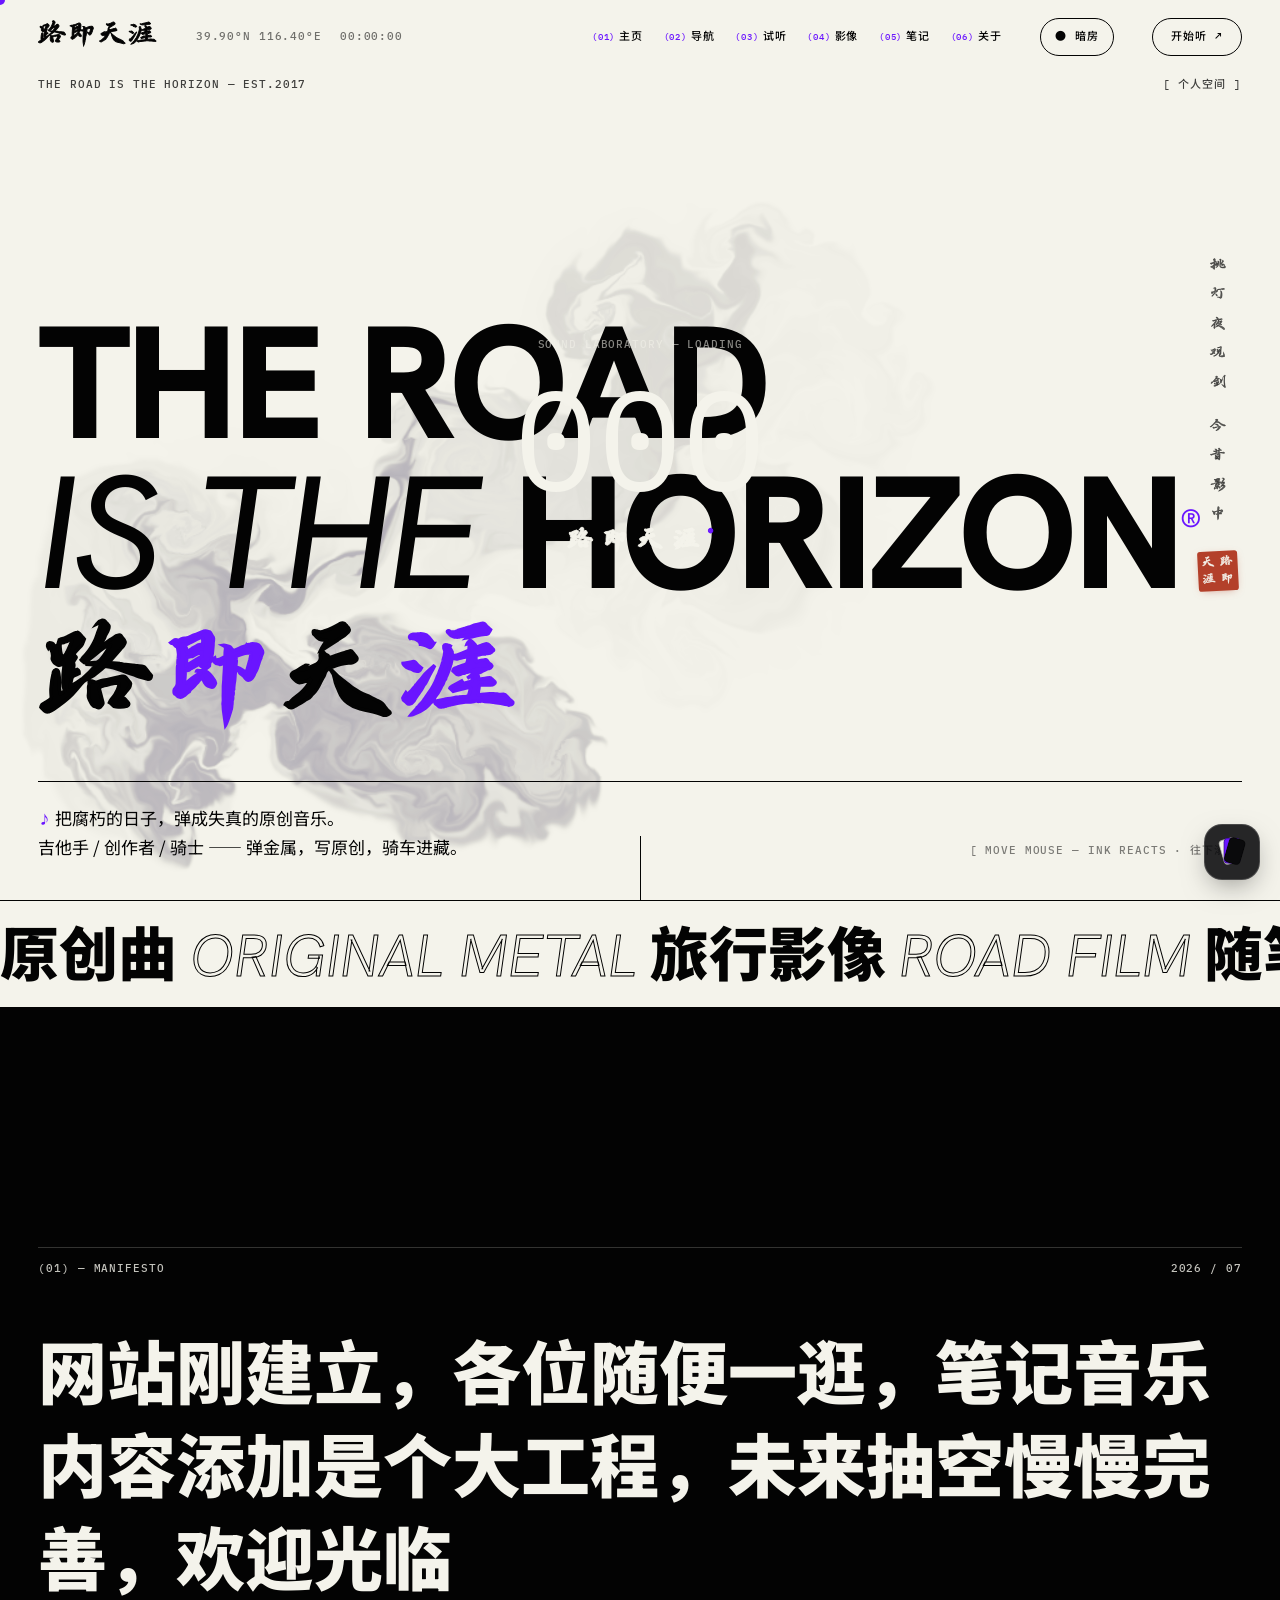
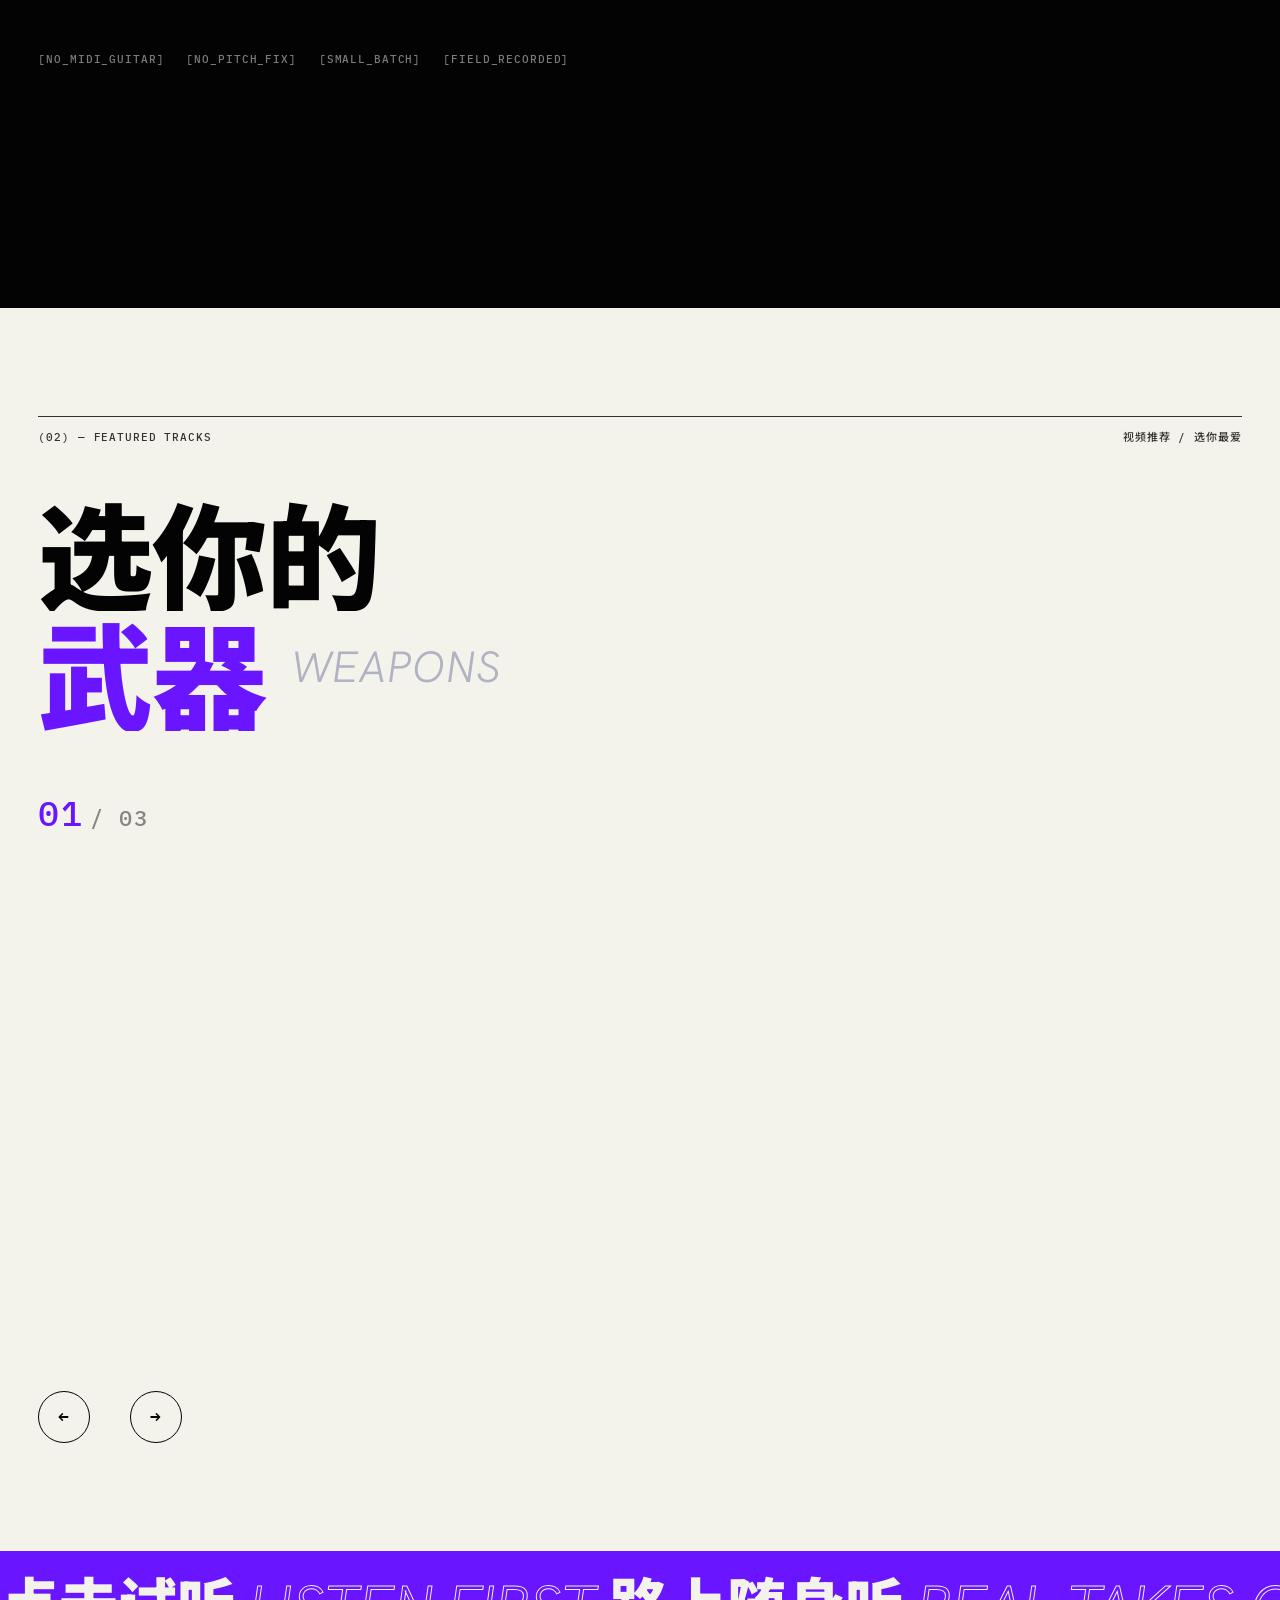
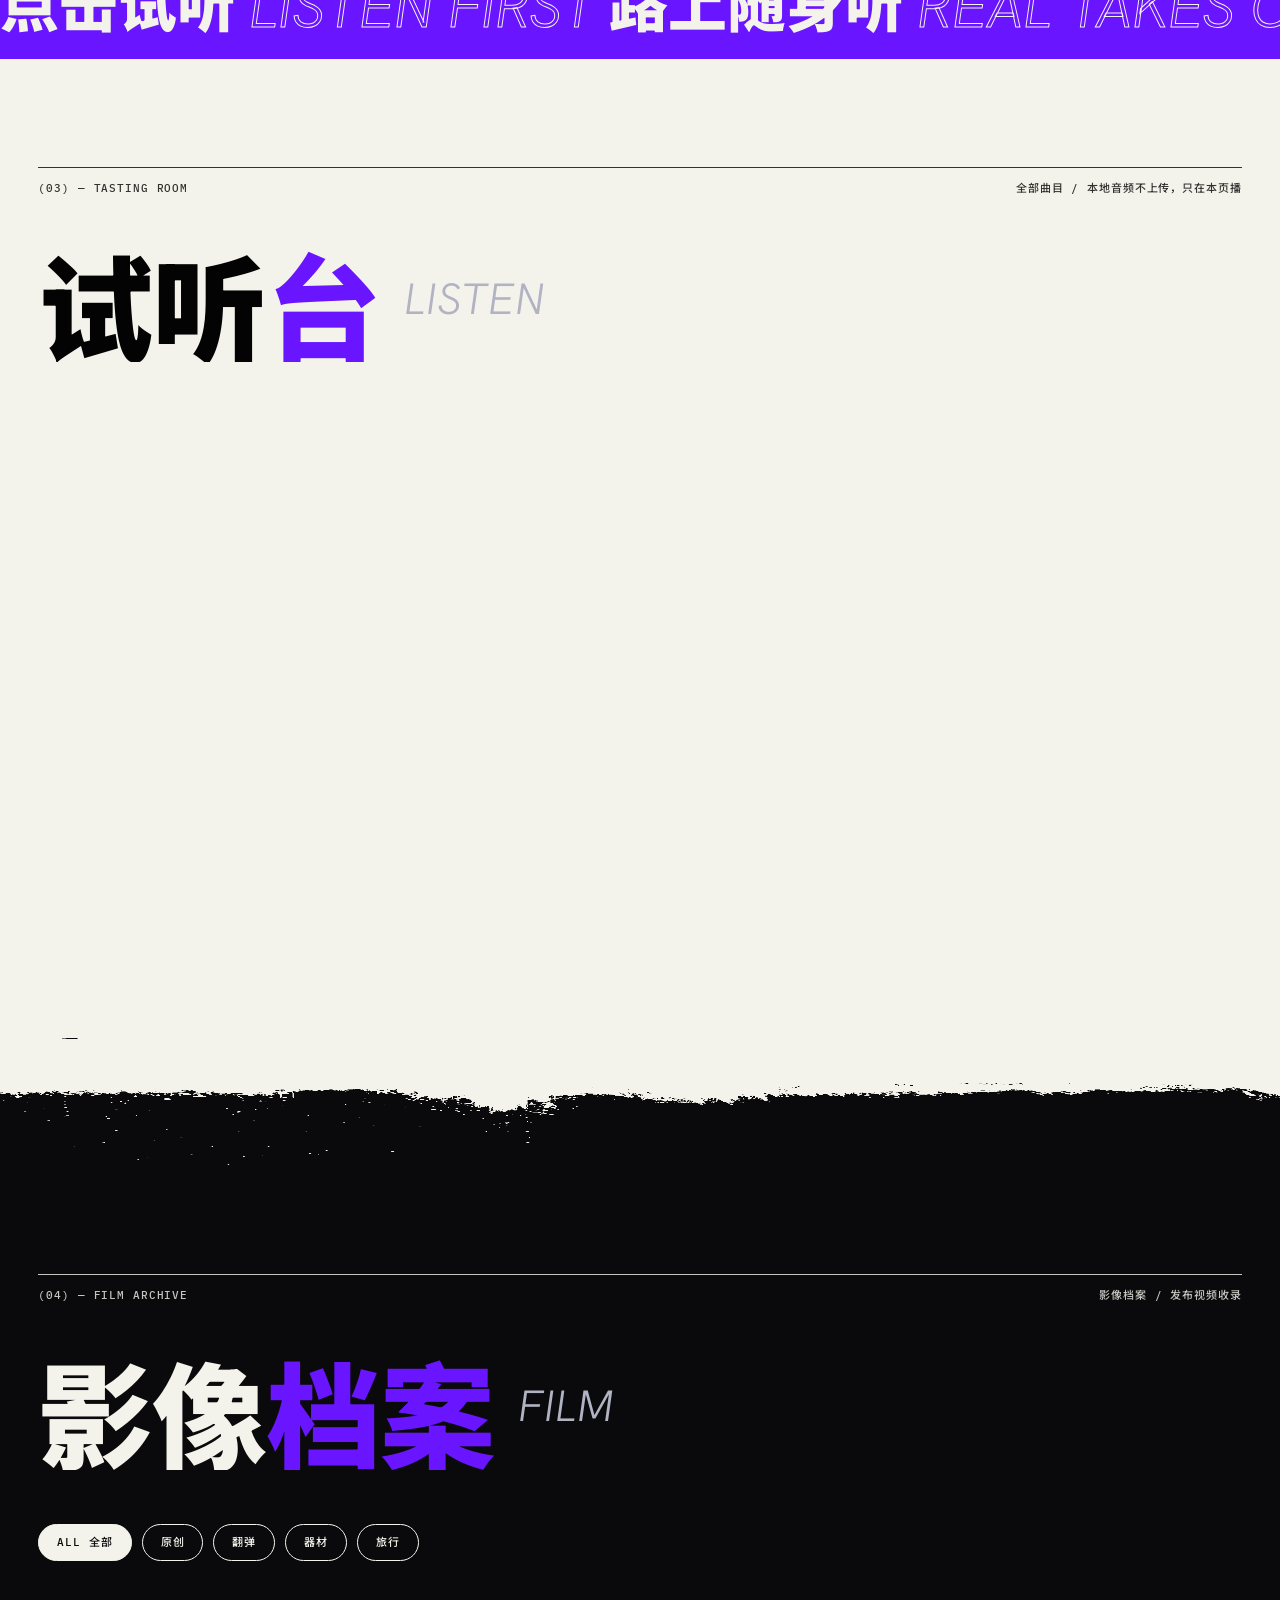
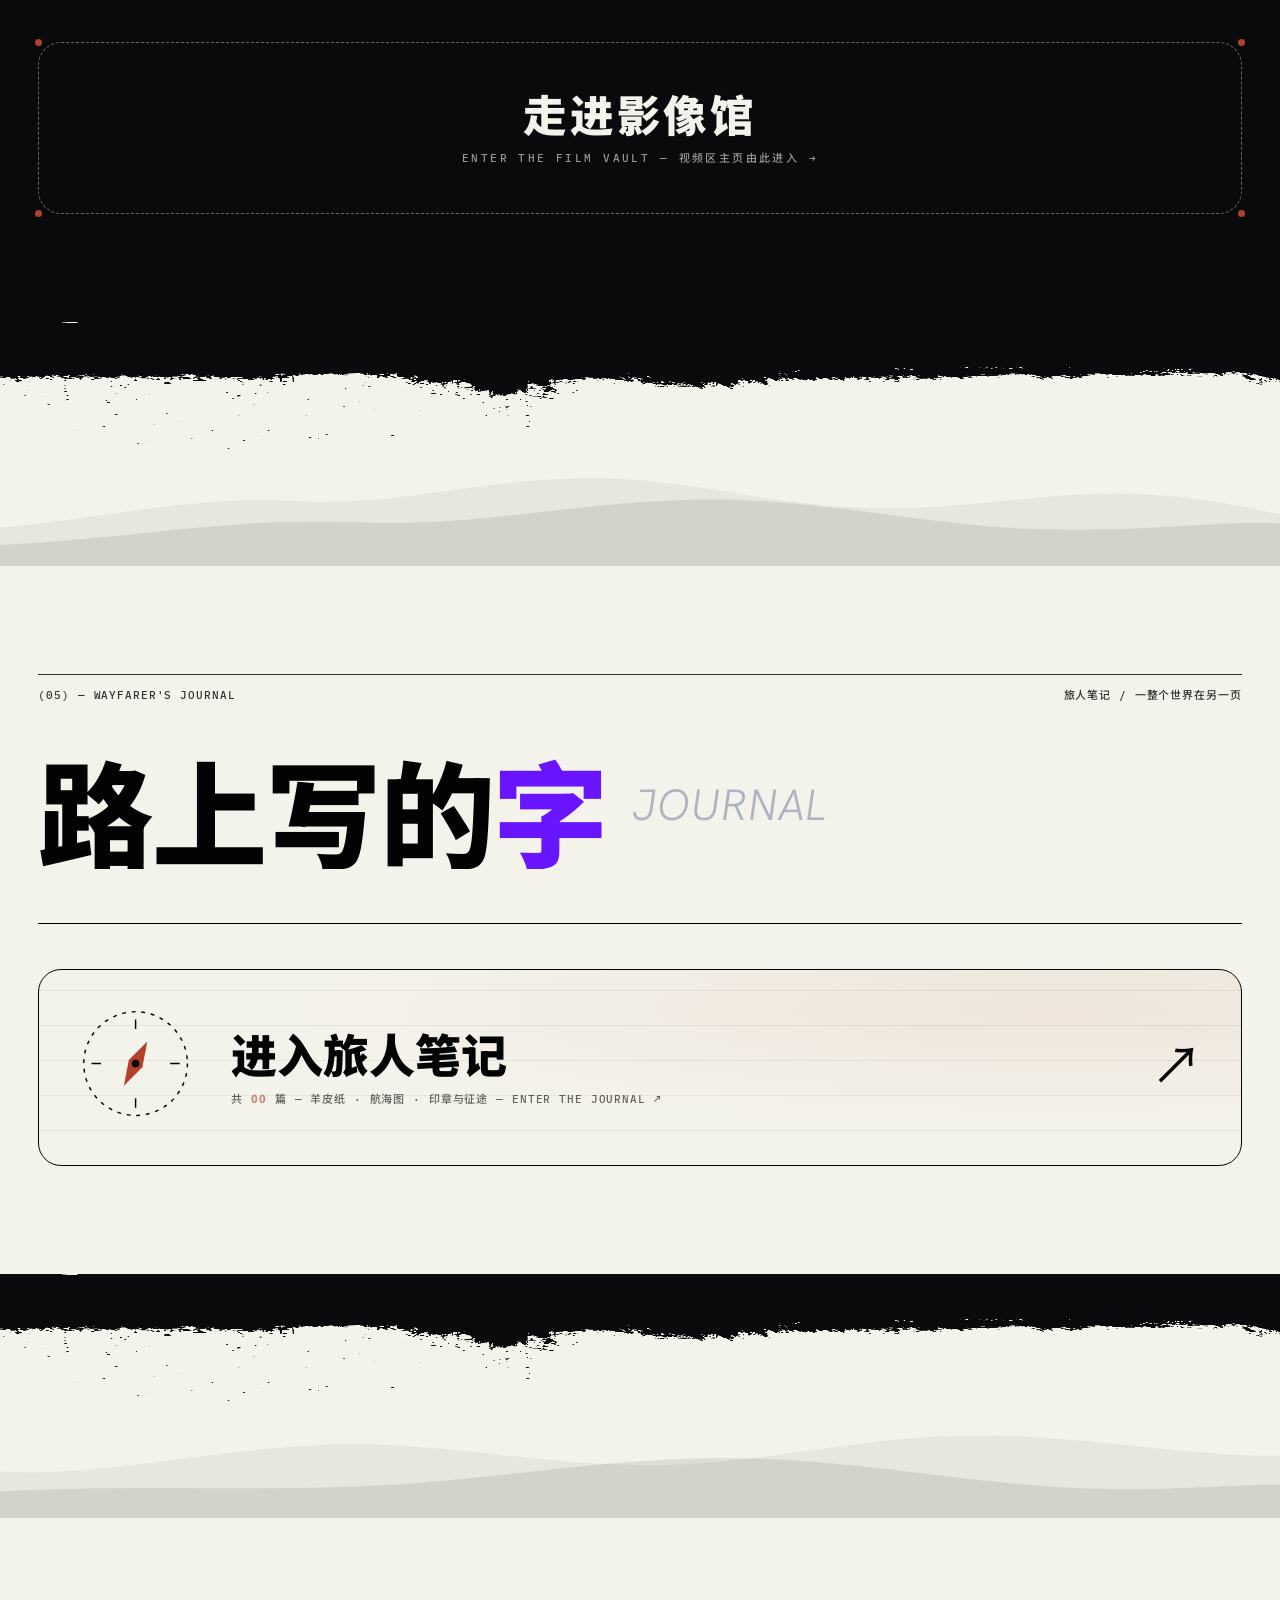
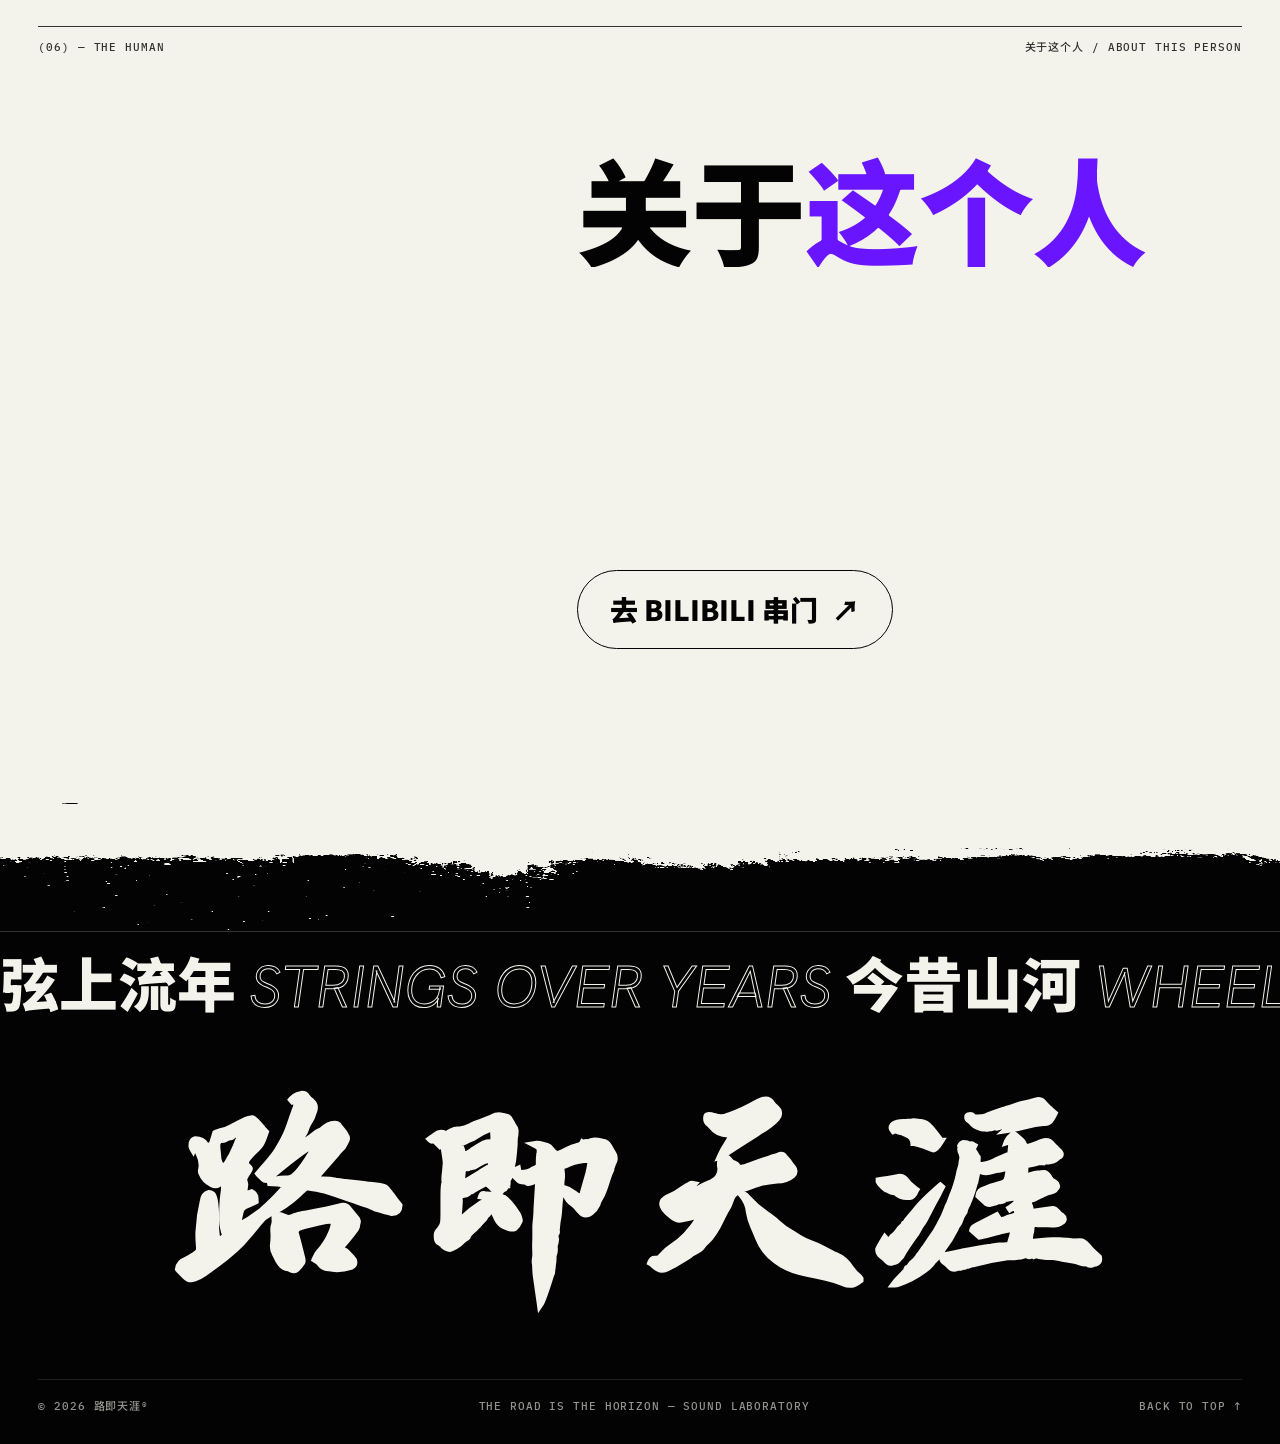
==== commit 222cdbaa: "试听台：加单曲循环按钮+播完自动跳下一首+歌名与NOW_PLAYING间距右移 - 新增单曲循环圆钮(btnLoop)加在下一首之后,风格与控制钮统一,开启紫底高亮 - ended事件:单曲循环时从头" ====
--- a/index.html
+++ b/index.html
@@ -8,7 +8,7 @@
     <meta name="description" content="路即天涯 — 吉他手、创作者、旅行者。原创音乐、影像与旅行文章的声音实验室。">
     <script>/* 书法字体秒开：先用上次记住的选择，content.json 到位后以后台设置为准 */
     (function(){try{var b=localStorage.getItem('ljty-brush');if(b)document.documentElement.dataset.brush=b;}catch(e){}})();</script>
-    <link rel="stylesheet" href="style.css?v=20260712l">
+    <link rel="stylesheet" href="style.css?v=20260714a">
     <link rel="stylesheet" href="palette.css?v=20260712l">
     <script src="palette.js?v=20260712l"></script>
     <link rel="preconnect" href="https://fonts.googleapis.com">
@@ -180,6 +180,7 @@
                         <button class="ctrl-btn mono" id="btnPrev" data-magnetic aria-label="上一首">←</button>
                         <button class="ctrl-btn ctrl-play" id="btnPlay" data-magnetic aria-label="播放/暂停">▶</button>
                         <button class="ctrl-btn mono" id="btnNext" data-magnetic aria-label="下一首">→</button>
+                        <button class="ctrl-btn ctrl-loop" id="btnLoop" data-magnetic data-cursor="LOOP" aria-label="单曲循环" aria-pressed="false"><svg viewBox="0 0 24 24" width="17" height="17" fill="currentColor" aria-hidden="true"><path d="M7 7h10v3l4-4-4-4v3H5v6h2V7zm10 10H7v-3l-4 4 4 4v-3h12v-6h-2v4zM13 15V9h-1l-2 1v1l2-1v5h1z"/></svg></button>
                         <button class="ctrl-btn mono btn-video" id="btnVideo" data-cursor="VIDEO" aria-label="显示/隐藏画面" style="display:none">画</button>
                         <div class="deck-seek" id="deckSeek"><div class="deck-seek-fill" id="deckSeekFill"></div></div>
                     </div>
@@ -319,7 +320,7 @@
     <!-- site -->
     <script src="boot.js?v=20260713a"></script>
     <script src="fluid.js?v=20260712l"></script>
-    <script src="player.js?v=20260712l"></script>
+    <script src="player.js?v=20260714a"></script>
     <script src="script.js?v=20260712l"></script>
 </body>
 </html>
--- a/style.css
+++ b/style.css
@@ -509,7 +509,7 @@
 .btn-video { width: auto; padding: 0 16px; border-radius: 999px; font-size: 11px; }
 .btn-video.active { background: var(--purple); color: #fff; border-color: var(--purple); }
 .deck-console { padding: 18px 20px 20px; border-top: 1px solid var(--black); }
-.deck-np { display: flex; align-items: baseline; gap: 14px; margin-bottom: 14px; flex-wrap: wrap; }
+.deck-np { display: flex; align-items: baseline; gap: 22px; margin-bottom: 14px; flex-wrap: wrap; }
 .np-label { color: var(--purple); }
 .np-title { font-family: var(--font-cn); font-weight: 700; font-size: 18px; }
 .deck-time { margin-left: auto; opacity: .55; font-variant-numeric: tabular-nums; }
@@ -525,6 +525,10 @@
 .btn-video { width: 42px; height: 42px; padding: 0; border-radius: 50%; display: grid; place-items: center; font-size: 15px; line-height: 1; }
 .ctrl-play { background: var(--purple); color: var(--beige); border-color: var(--purple); }
 .ctrl-play:hover { background: var(--black); border-color: var(--black); }
+/* 单曲循环圆钮：默认同其它控制钮，开启时紫底高亮（与「画」钮一致的语言） */
+.ctrl-loop svg { display: block; }
+.ctrl-loop.active { background: var(--purple); color: var(--beige); border-color: var(--purple); }
+.ctrl-loop.active:hover { background: var(--black); border-color: var(--black); }
 .deck-seek {
     flex: 1; height: 32px; position: relative; cursor: pointer;
     background: linear-gradient(to bottom, transparent calc(50% - .5px), var(--black) calc(50% - .5px), var(--black) calc(50% + .5px), transparent calc(50% + .5px));
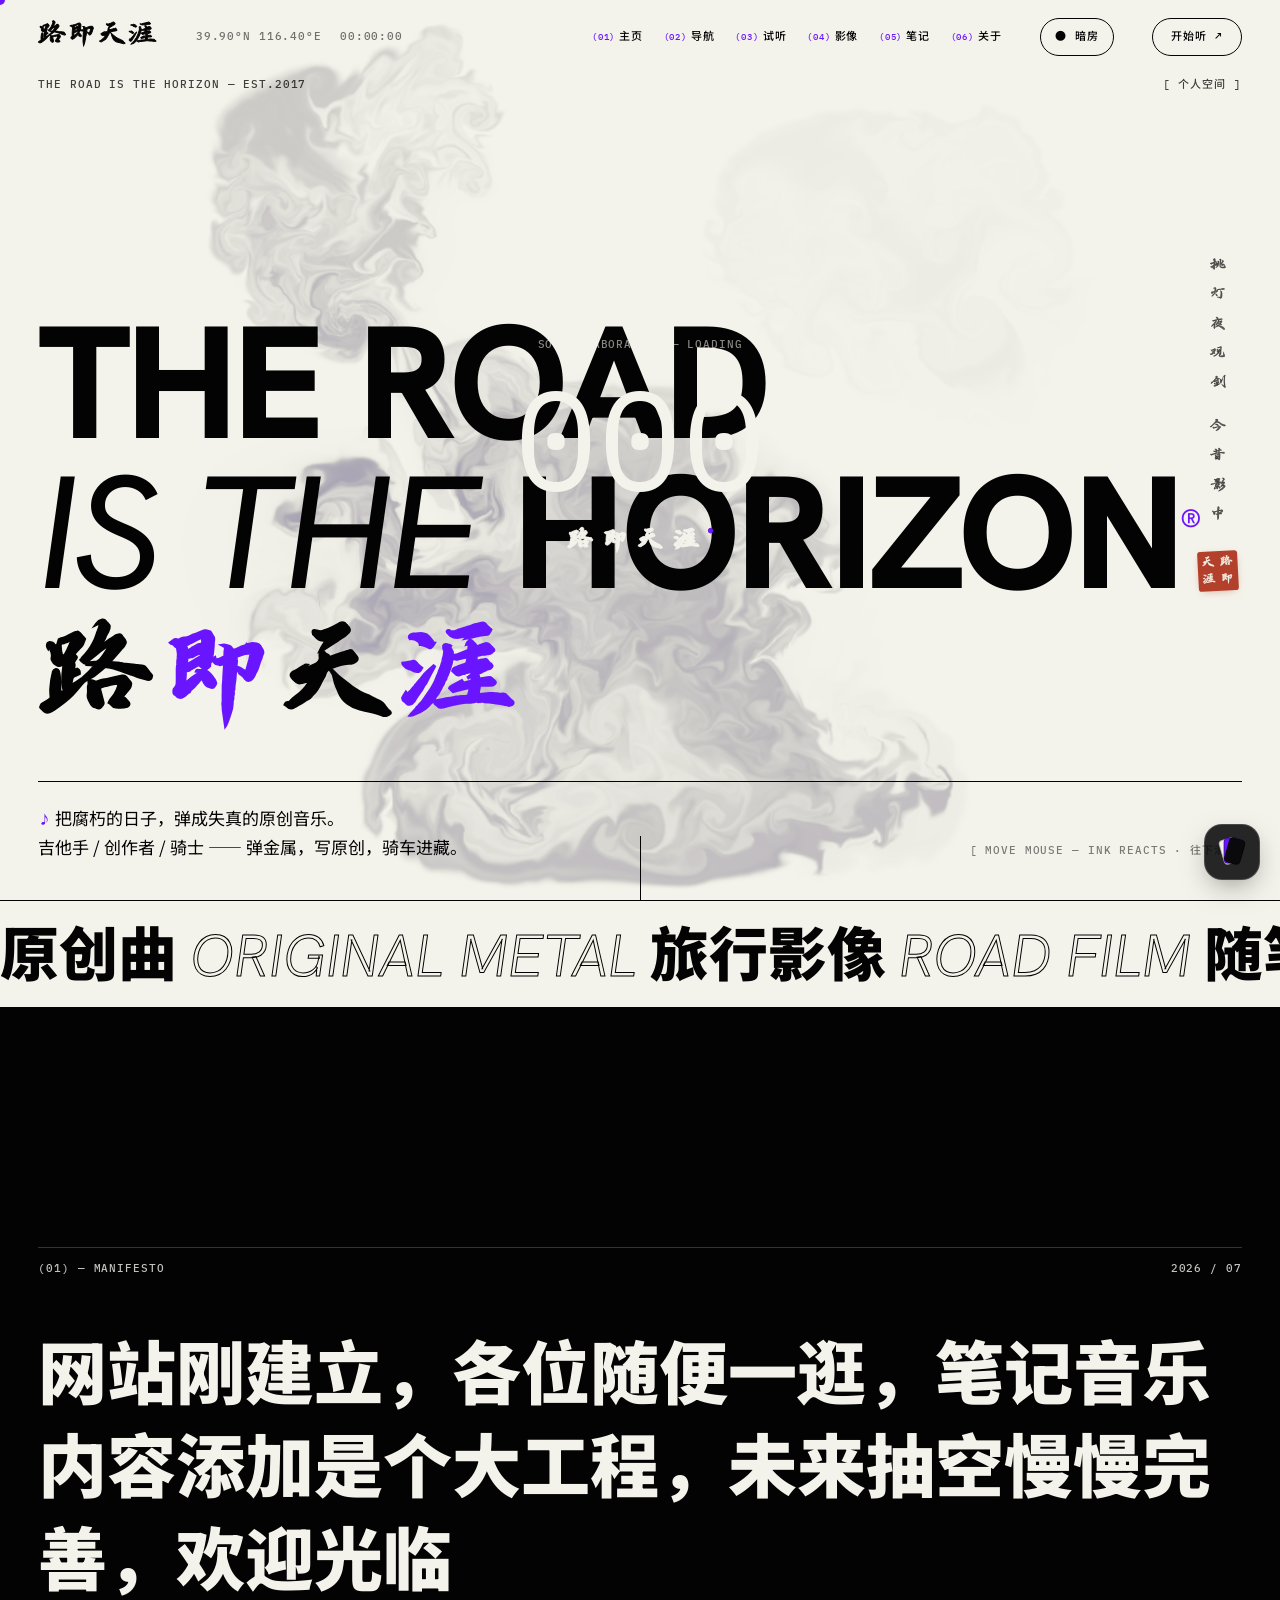
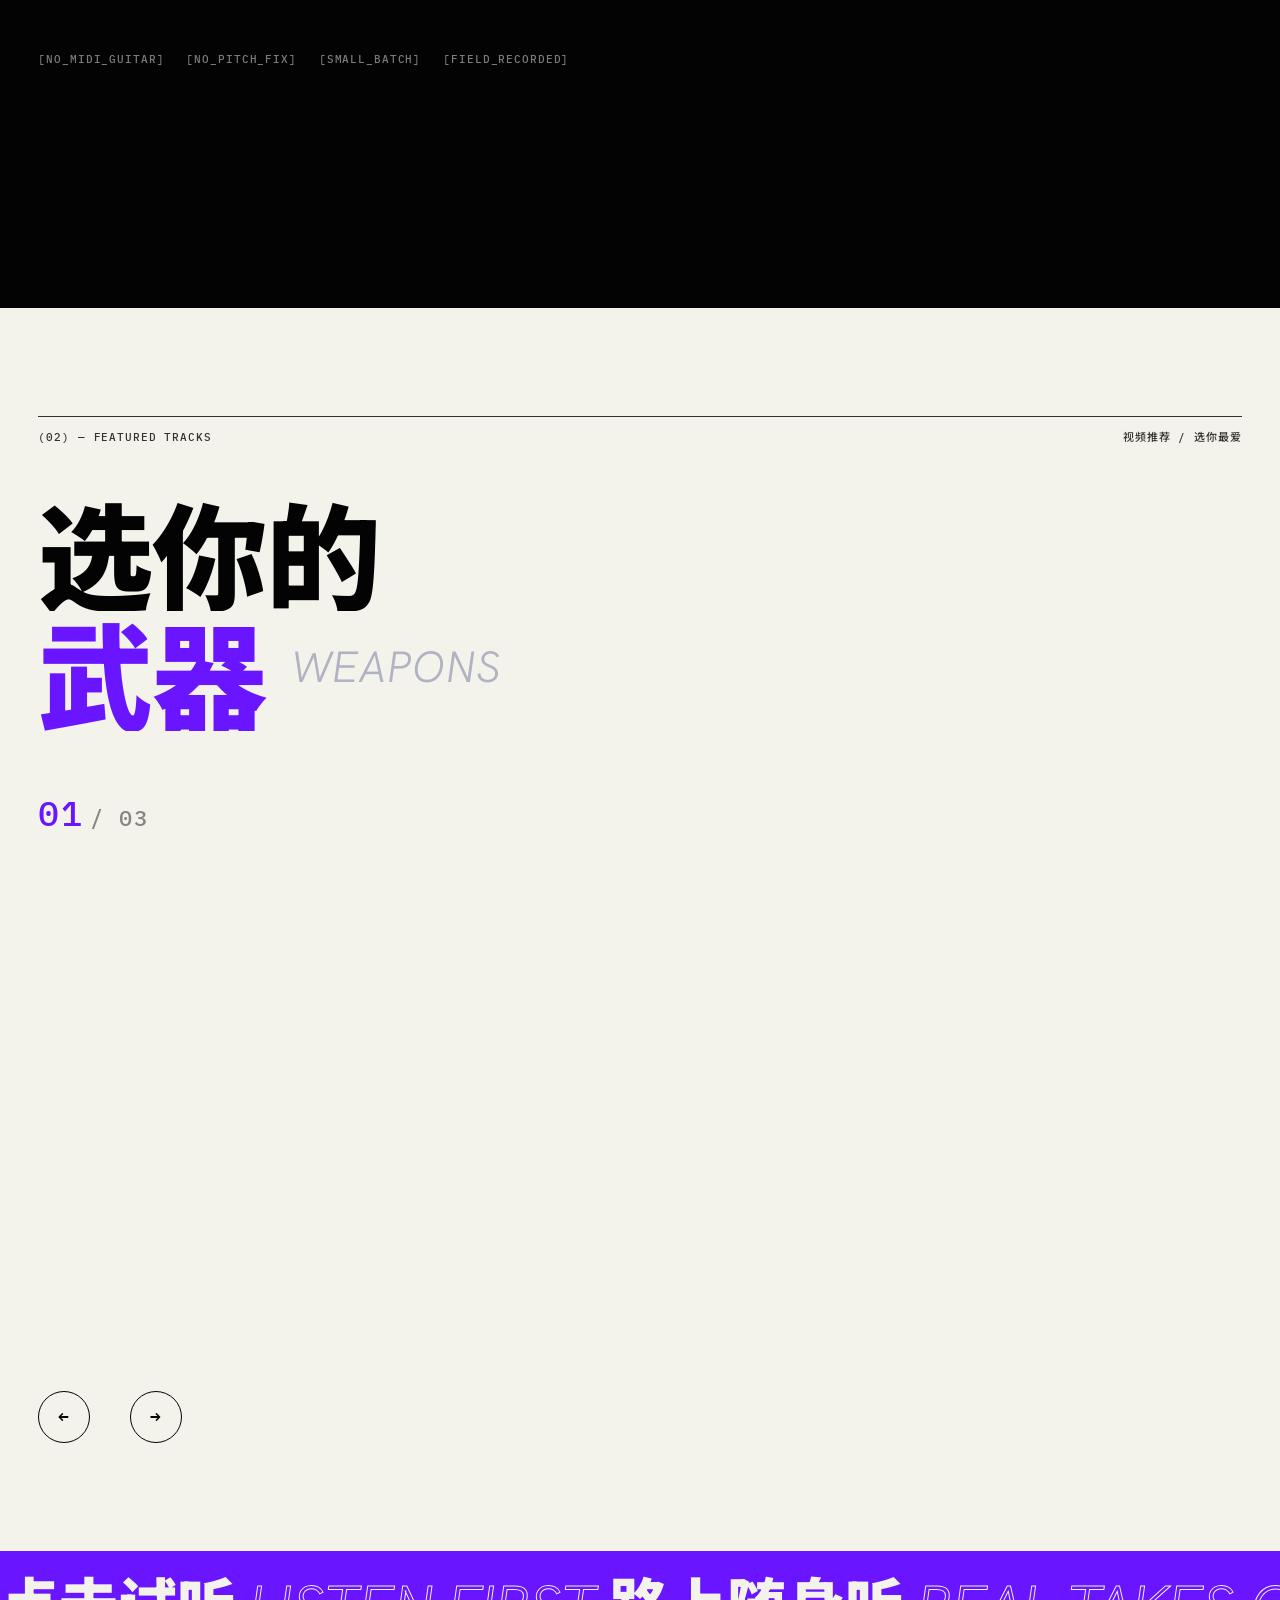
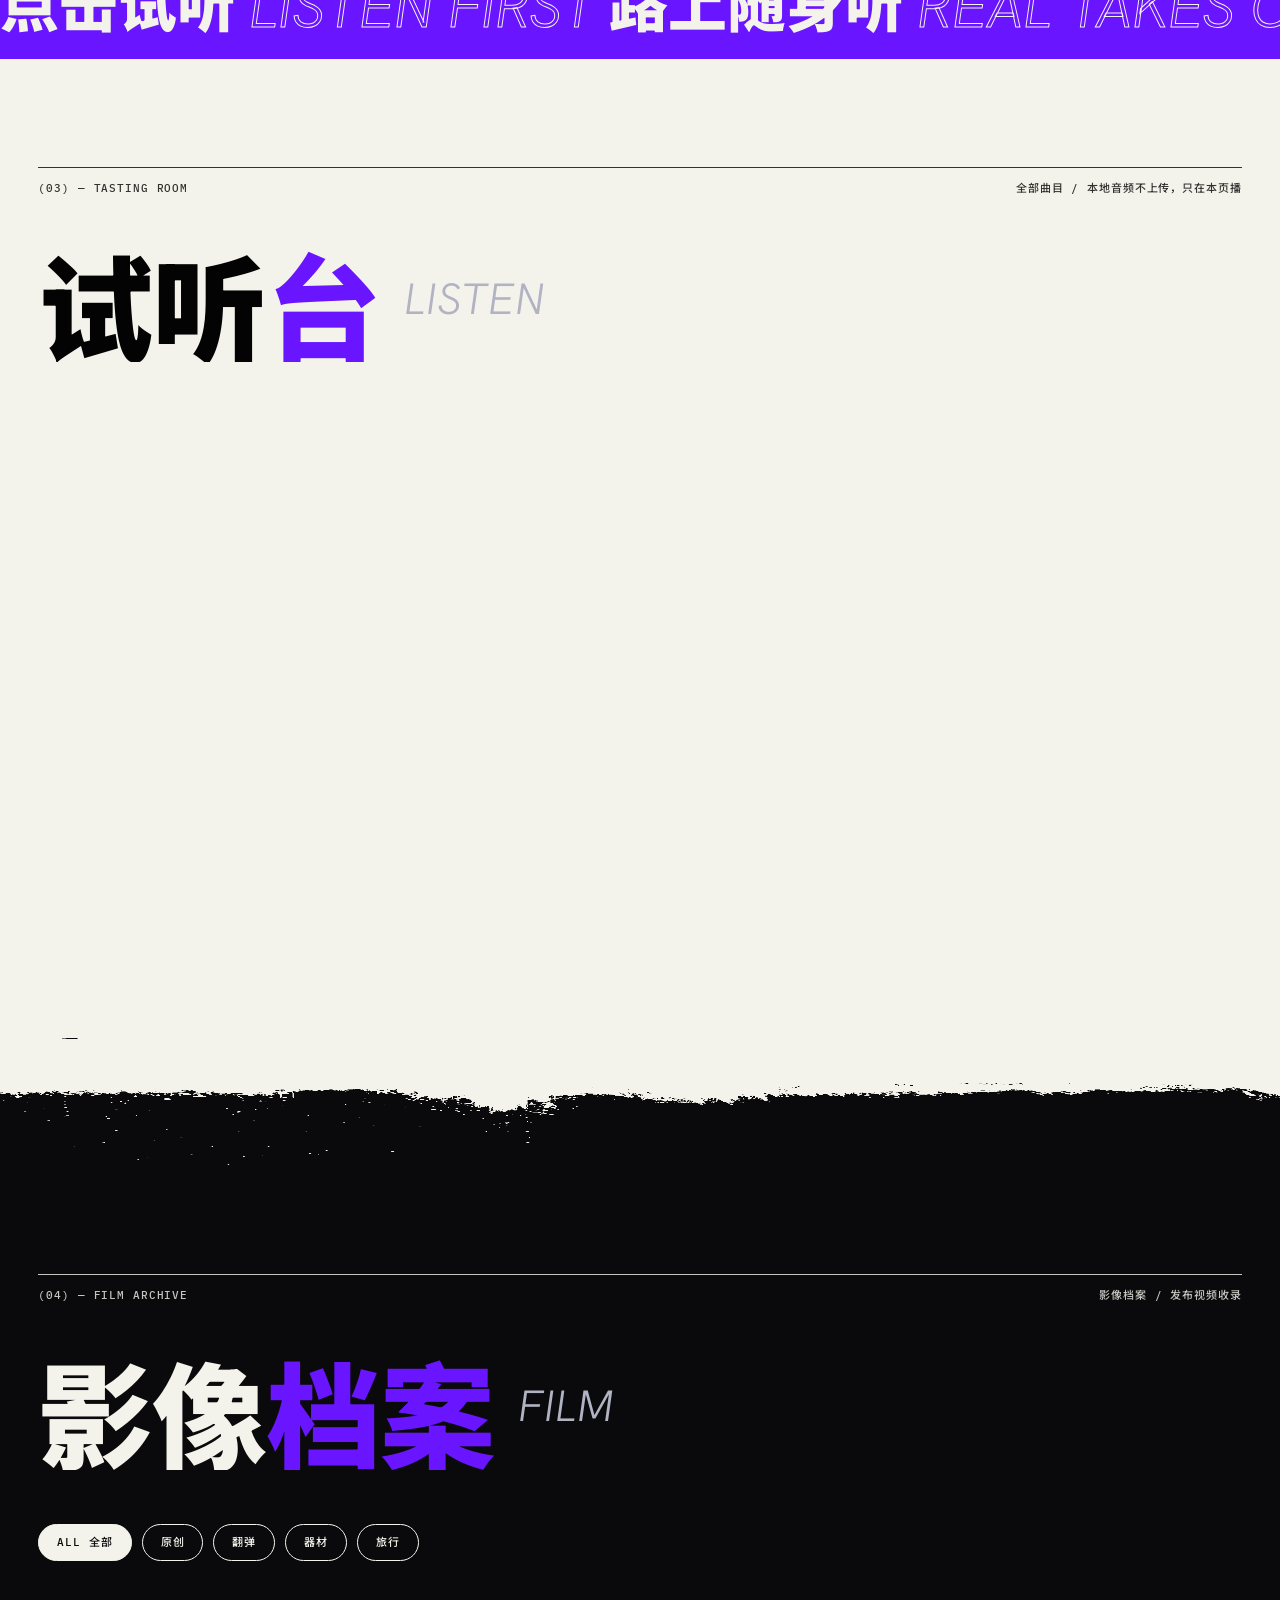
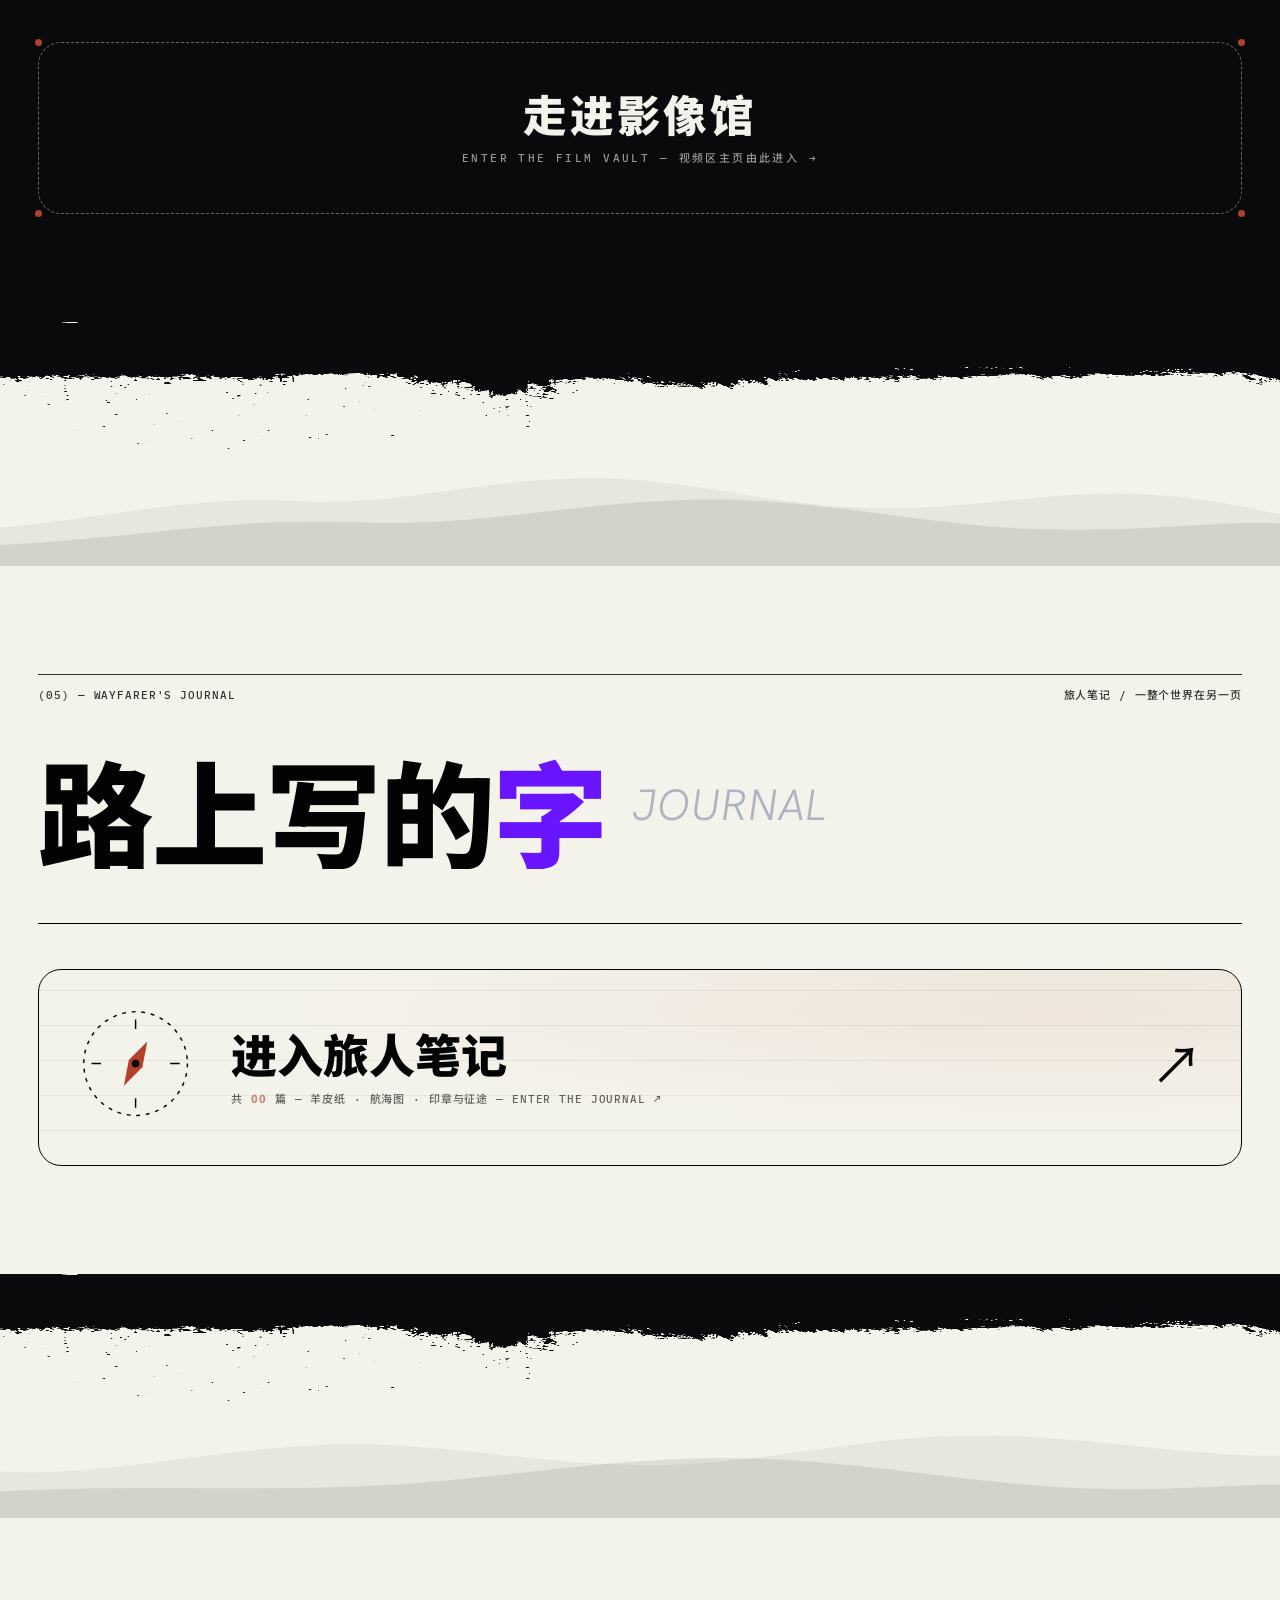
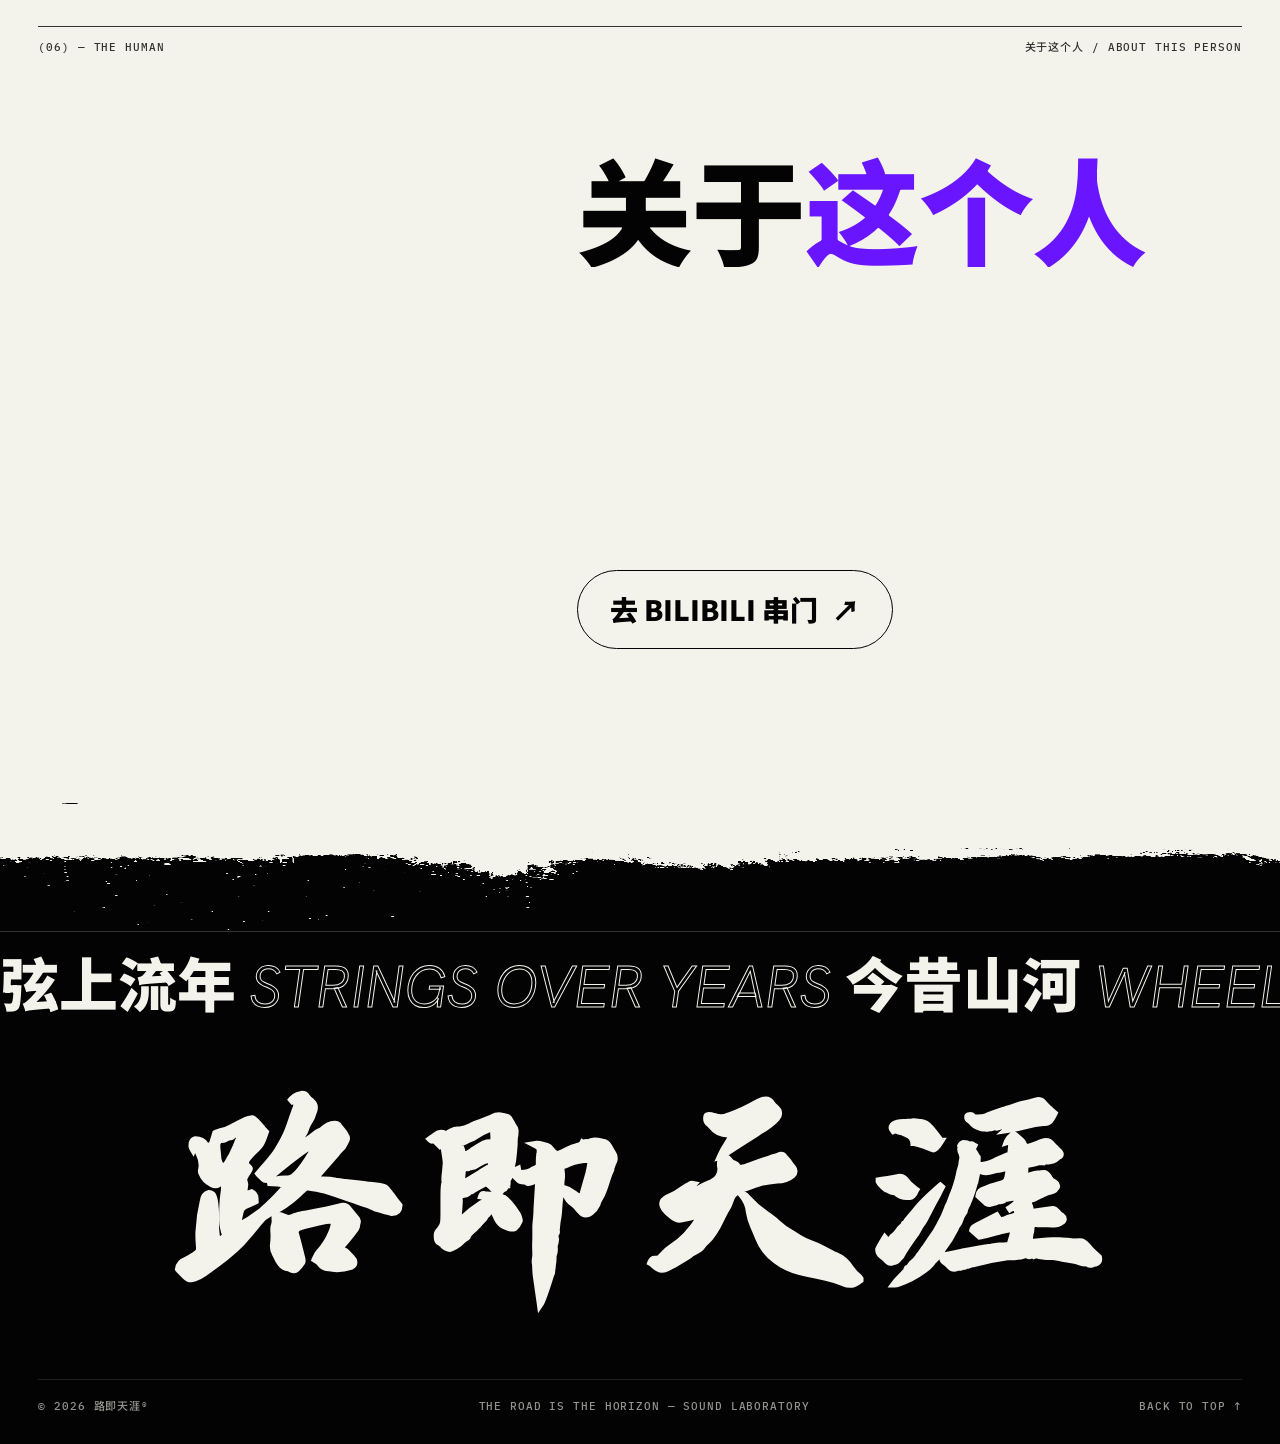
==== commit bbb6ede1: "手机端试听台歌曲行显示创作日期与原创说明(改两行式，与桌面信息一致) 只改 style.css 的 ≤560px 媒体查询 + index.html 升缓存戳，桌面版与其他页面/功能不动。  Co-A" ====
--- a/index.html
+++ b/index.html
@@ -8,7 +8,7 @@
     <meta name="description" content="路即天涯 — 吉他手、创作者、旅行者。原创音乐、影像与旅行文章的声音实验室。">
     <script>/* 书法字体秒开：先用上次记住的选择，content.json 到位后以后台设置为准 */
     (function(){try{var b=localStorage.getItem('ljty-brush');if(b)document.documentElement.dataset.brush=b;}catch(e){}})();</script>
-    <link rel="stylesheet" href="style.css?v=20260714a">
+    <link rel="stylesheet" href="style.css?v=20260714b">
     <link rel="stylesheet" href="palette.css?v=20260712l">
     <script src="palette.js?v=20260712l"></script>
     <link rel="preconnect" href="https://fonts.googleapis.com">
--- a/style.css
+++ b/style.css
@@ -954,8 +954,17 @@
     .hf-tr { display: none; }
 }
 @media (max-width: 560px) {
-    .track { grid-template-columns: 28px minmax(0, 1fr) auto; }
-    .tk-note, .tk-year { display: none; }
+    /* 手机端试听台：标题占一行，创作说明+年份放第二行，和桌面同样的信息但不挤 */
+    .track {
+        grid-template-columns: 26px minmax(0, 1fr) auto;
+        column-gap: 10px; row-gap: 2px;
+    }
+    .tk-no    { grid-column: 1; grid-row: 1 / span 2; align-self: center; }
+    .tk-title { grid-column: 2; grid-row: 1; }
+    .tk-badge { grid-column: 3; grid-row: 1; align-self: center; }
+    .tk-note  { grid-column: 2; grid-row: 2; display: block; white-space: nowrap; overflow: hidden; text-overflow: ellipsis; }
+    .tk-year  { grid-column: 3; grid-row: 2; text-align: right; align-self: center; }
+    .tk-eq    { display: none; }
     .footer-giant { font-size: 21vw; }
 }
 @media (prefers-reduced-motion: reduce) {
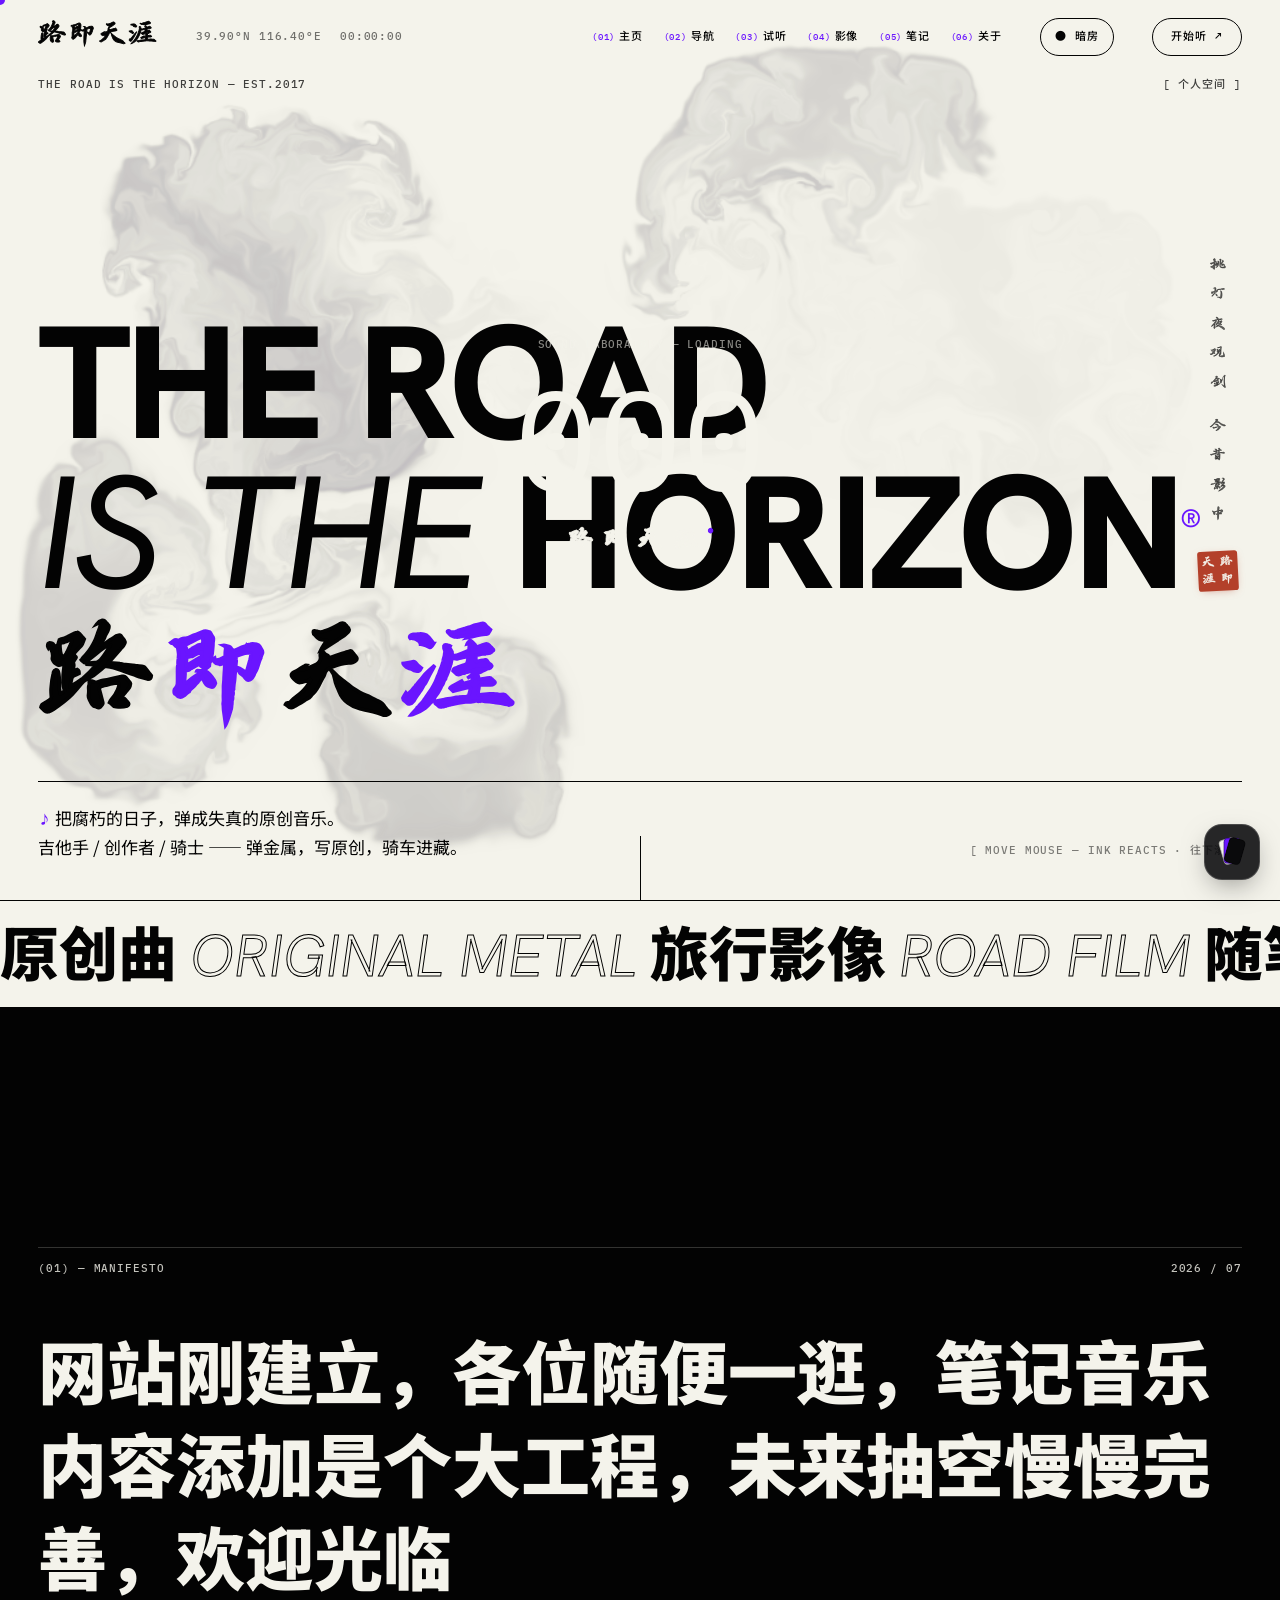
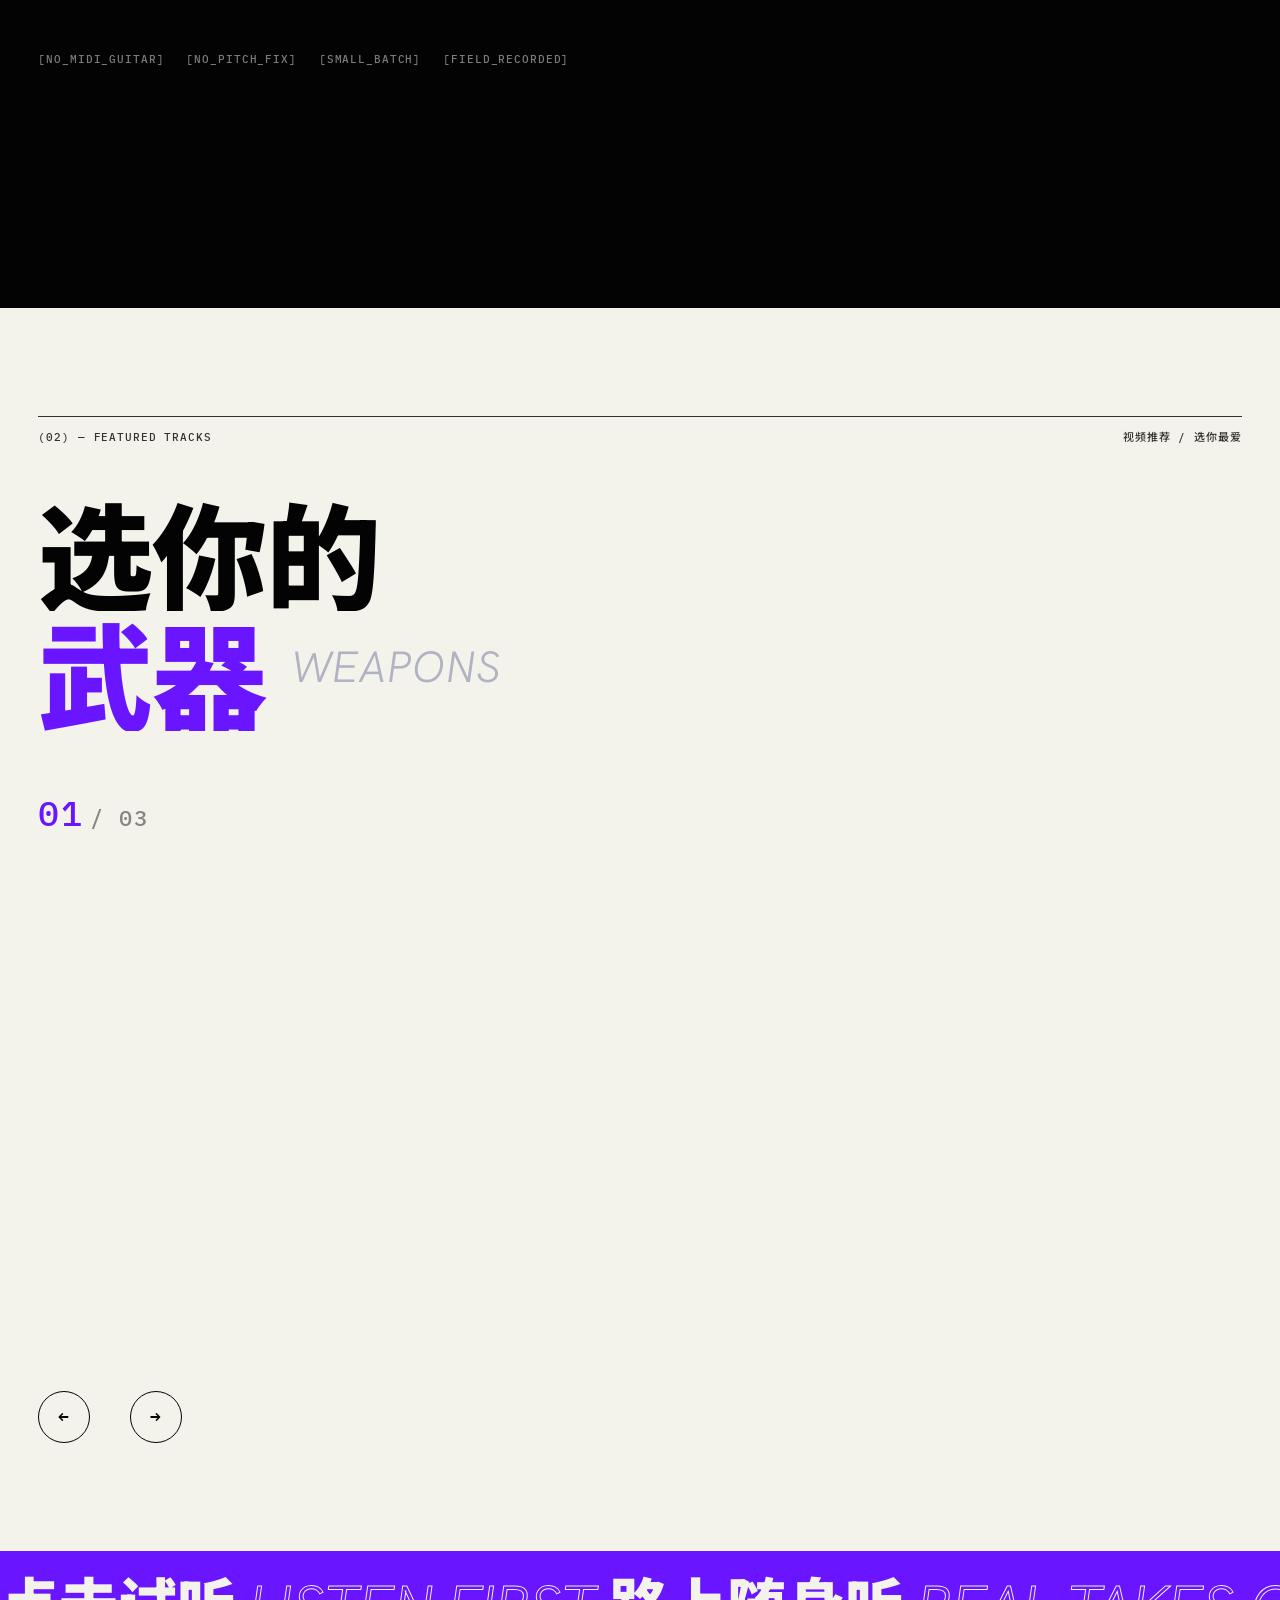
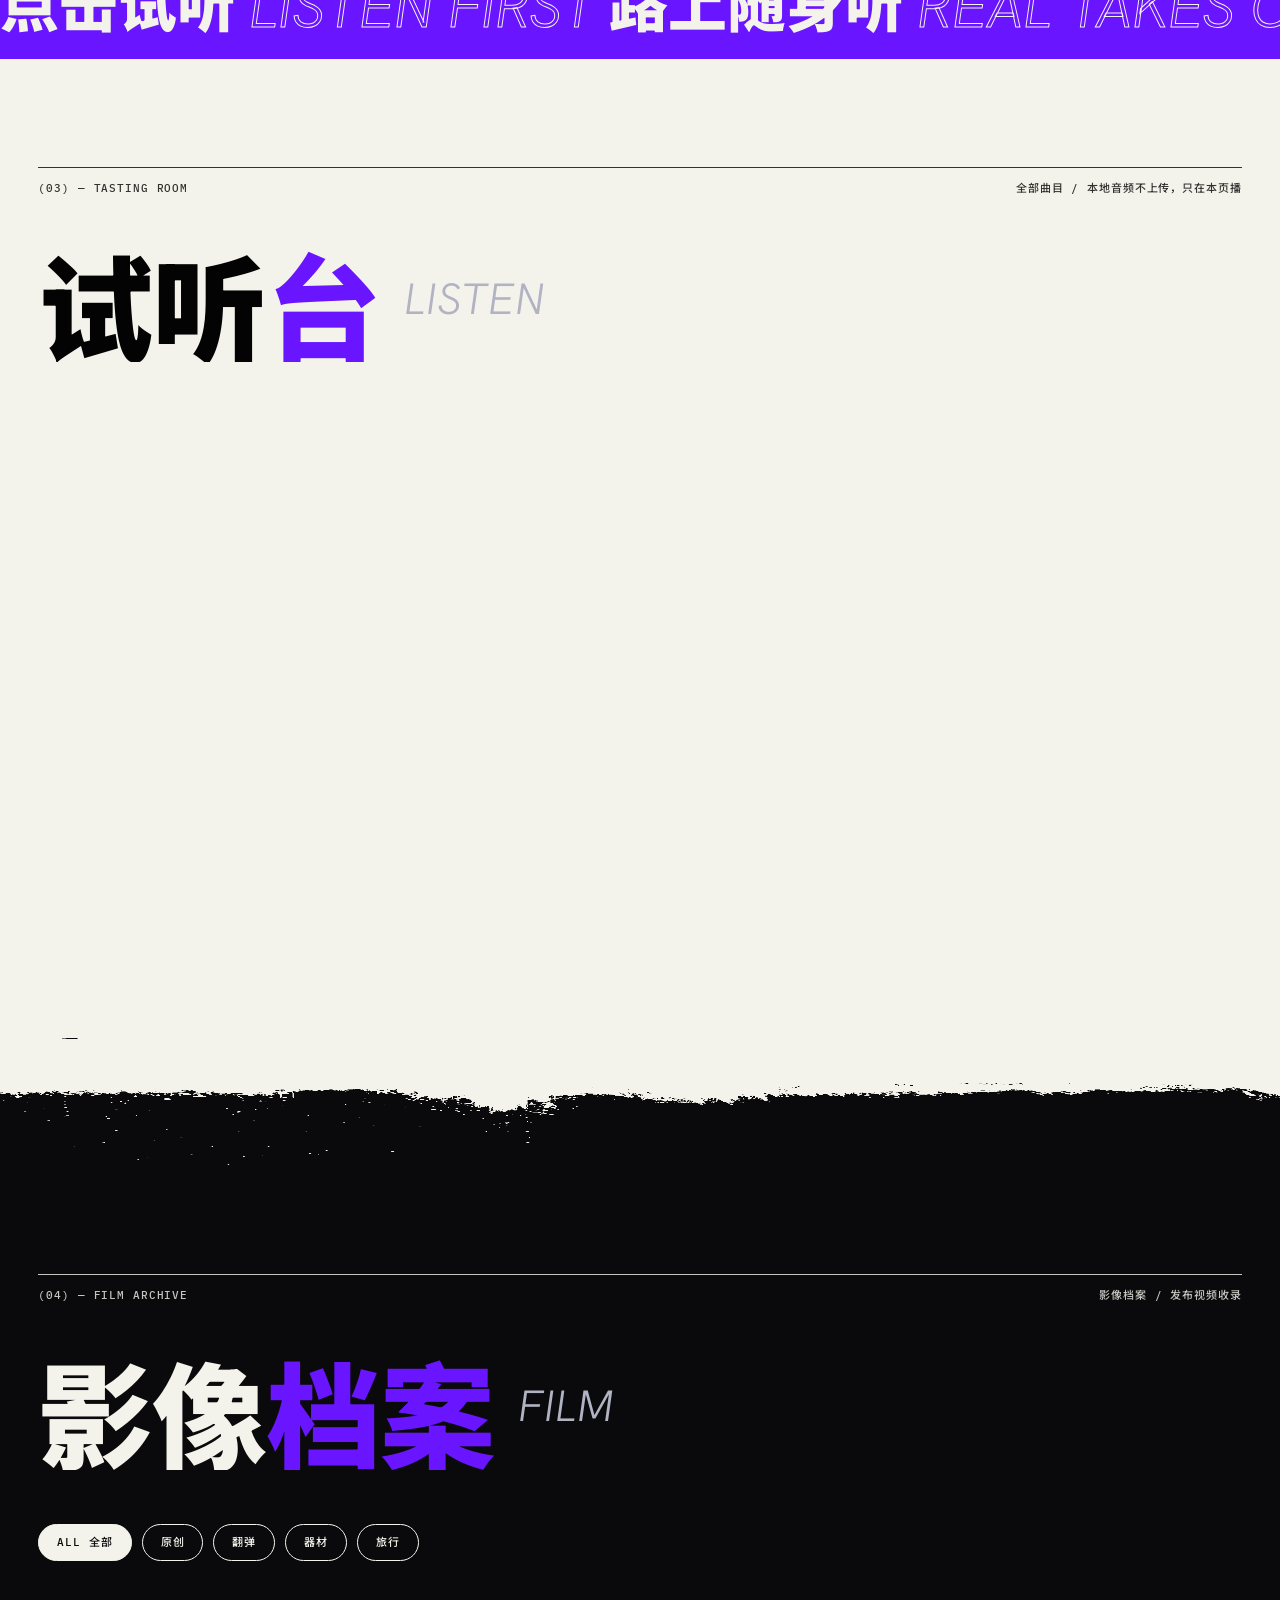
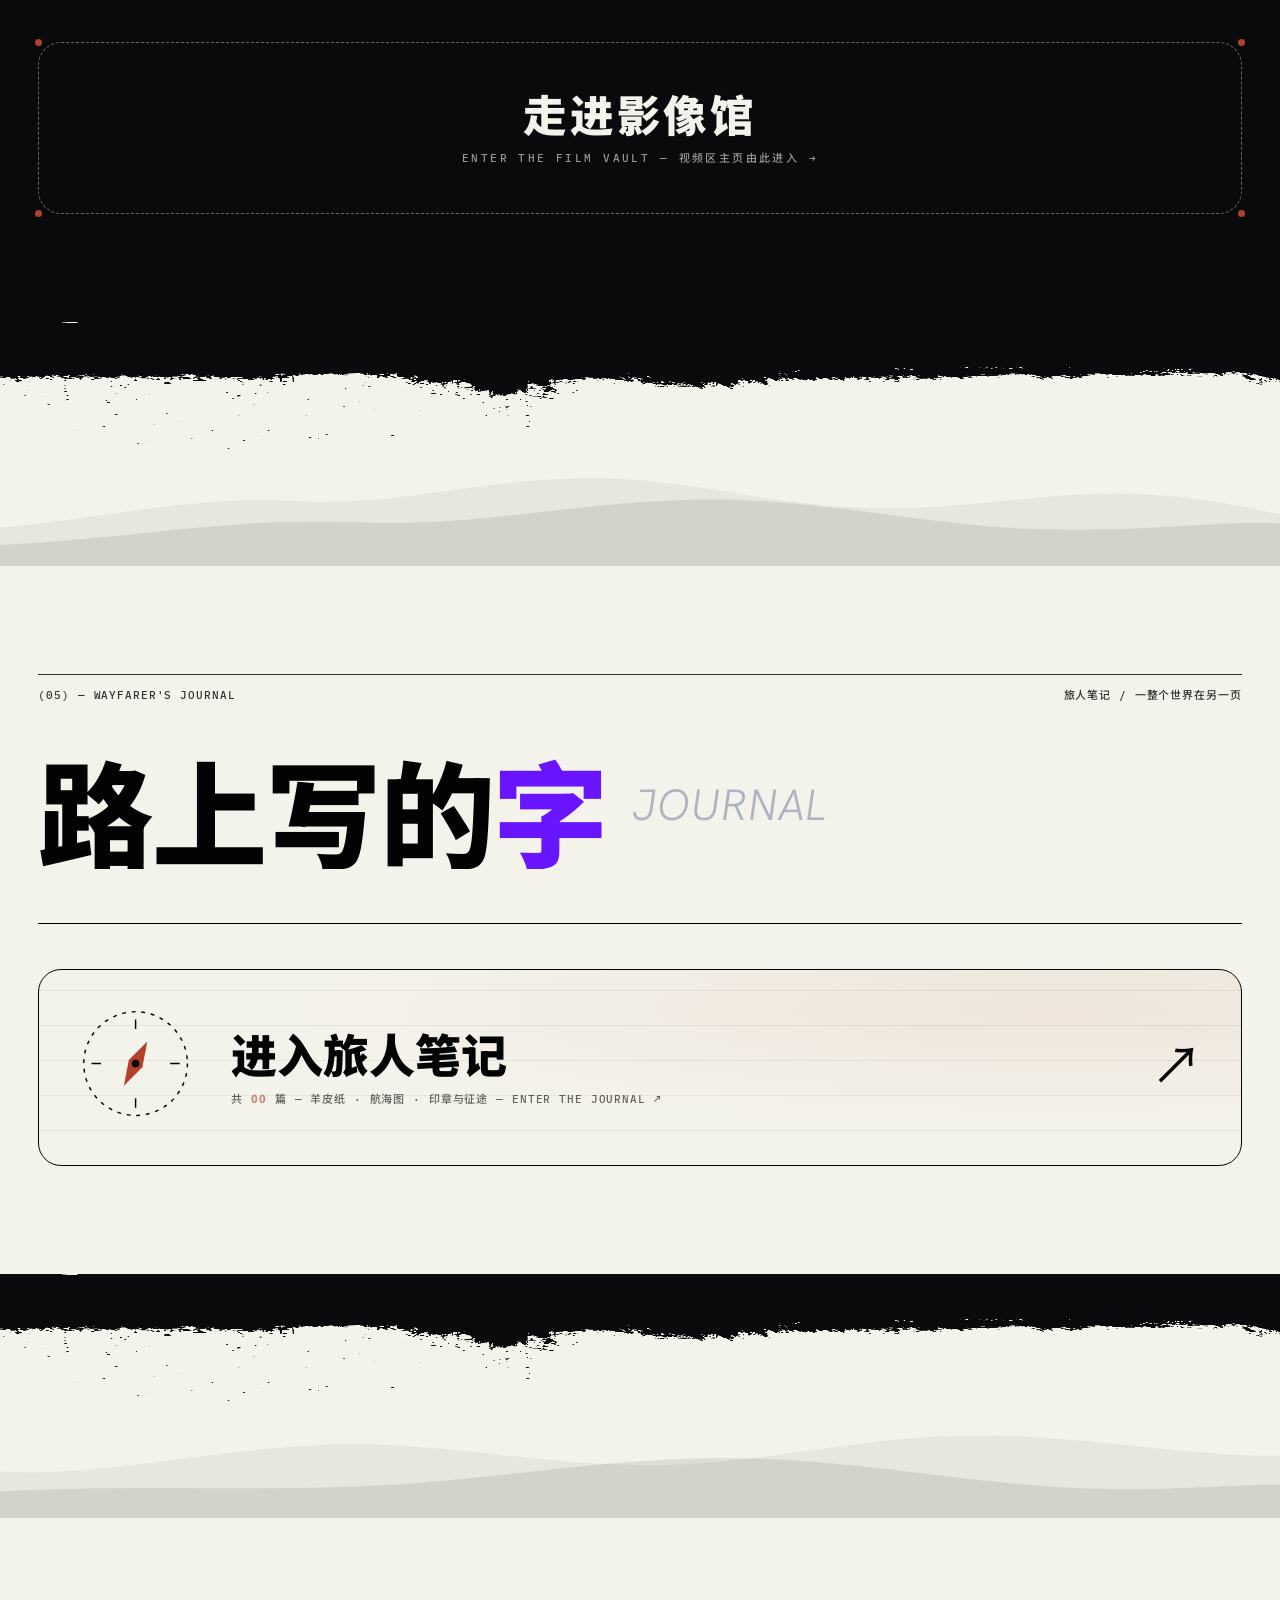
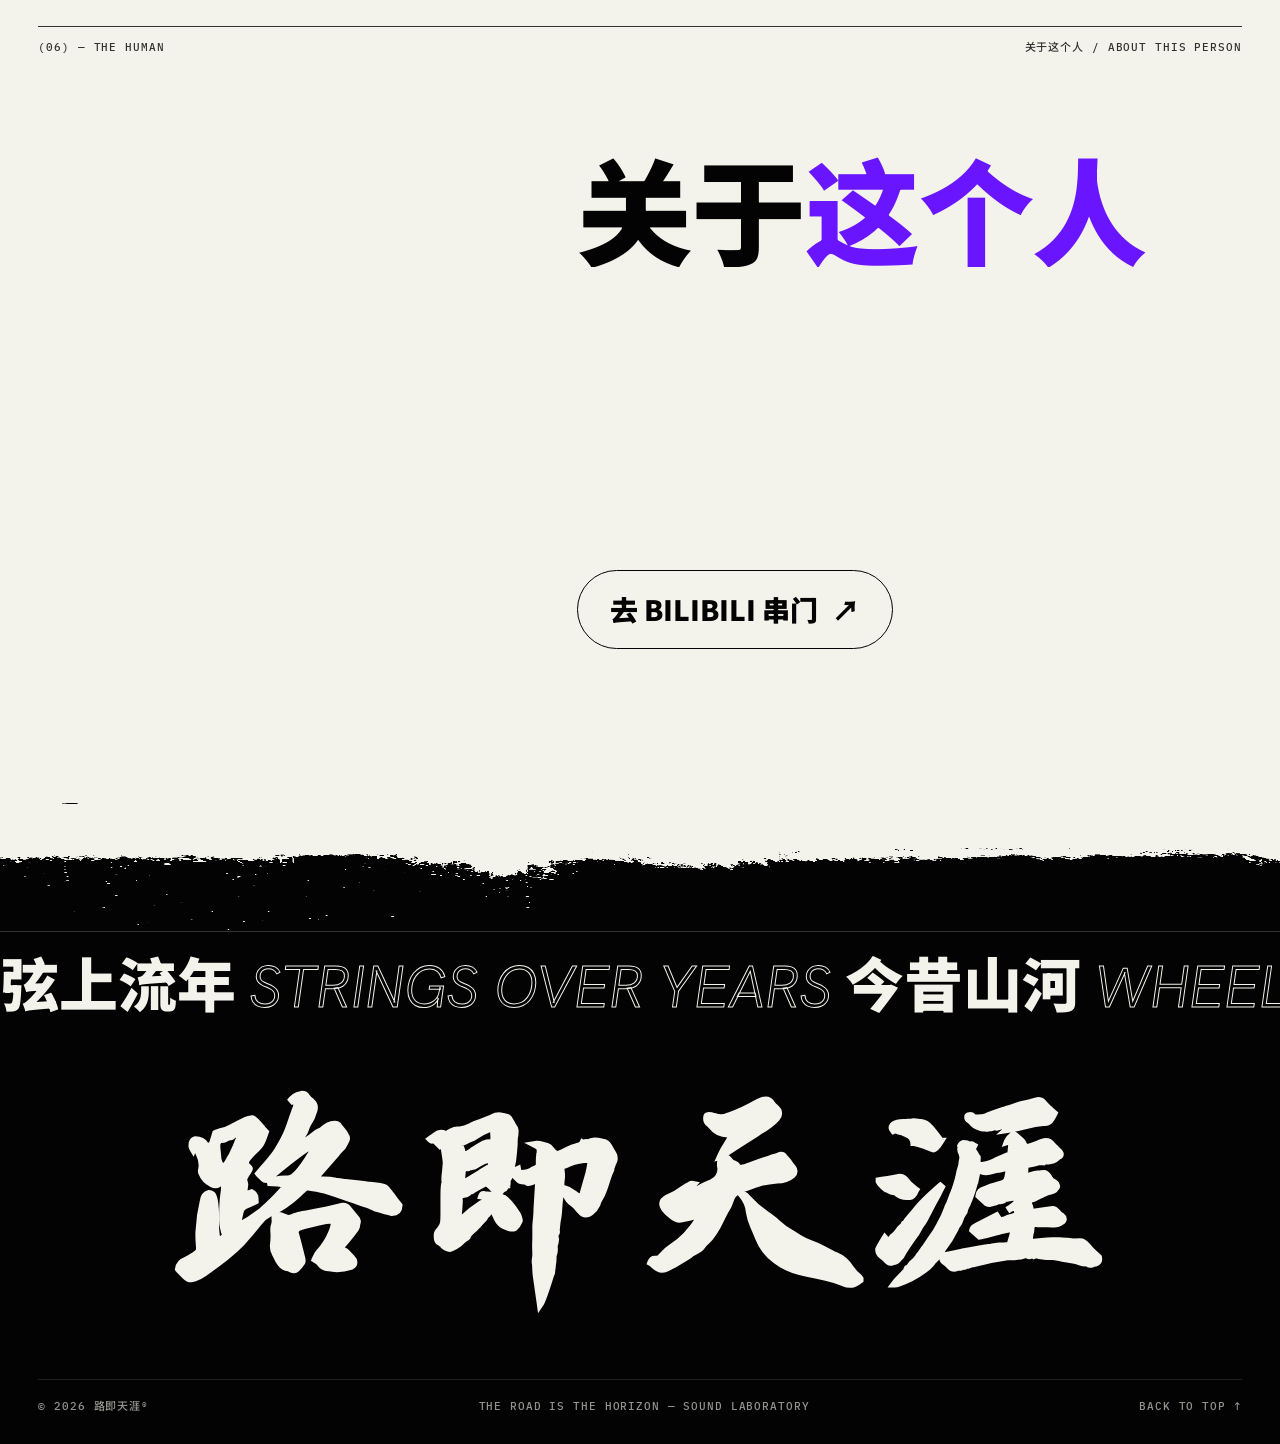
==== commit b4fb6526: "LOGO毛笔字秒显：4款毛笔字各切「路即天涯」3KB迷你子集，挂在--font-brush最前 冷加载(尤其iOS Safari清缓存后)不再黑体半天才变毛笔：LOGO这4字用3KB迷你版秒出， 完整" ====
--- a/index.html
+++ b/index.html
@@ -8,7 +8,7 @@
     <meta name="description" content="路即天涯 — 吉他手、创作者、旅行者。原创音乐、影像与旅行文章的声音实验室。">
     <script>/* 书法字体秒开：先用上次记住的选择，content.json 到位后以后台设置为准 */
     (function(){try{var b=localStorage.getItem('ljty-brush');if(b)document.documentElement.dataset.brush=b;}catch(e){}})();</script>
-    <link rel="stylesheet" href="style.css?v=20260714b">
+    <link rel="stylesheet" href="style.css?v=20260714c">
     <link rel="stylesheet" href="palette.css?v=20260712l">
     <script src="palette.js?v=20260712l"></script>
     <link rel="preconnect" href="https://fonts.googleapis.com">
--- a/style.css
+++ b/style.css
@@ -27,10 +27,17 @@
     src: url("assets/fonts/dongfangdakai-site.woff2?v=3") format("woff2");
     font-display: swap;
 }
+/* LOGO「路即天涯」4字迷你子集（各约3KB，同款字形）：秒加载先把 LOGO 的毛笔字显示出来，
+   完整2.4MB字体照旧在后台下、供可编辑标题用。挂在各 --font-brush 最前，只对这4个字生效，其余字仍走完整版。
+   ★以后新增第5款毛笔字：记得也切一个「路即天涯」迷你版，并在对应 --font-brush 最前加上它（否则那款LOGO会退回慢加载，不会坏）。*/
+@font-face { font-family: "PangmenLogo";  src: url("assets/fonts/logo-pangmen.woff2?v=1") format("woff2");  font-display: swap; }
+@font-face { font-family: "XiaLogo";      src: url("assets/fonts/logo-xia.woff2?v=1") format("woff2");      font-display: swap; }
+@font-face { font-family: "HongleiLogo";  src: url("assets/fonts/logo-honglei.woff2?v=1") format("woff2");  font-display: swap; }
+@font-face { font-family: "DongfangLogo"; src: url("assets/fonts/logo-dongfang.woff2?v=1") format("woff2"); font-display: swap; }
 /* 行书类偏瘦：描边整体均匀加粗，四字同厚不突兀 */
-html[data-brush="xia"] { --font-brush: "BrushXia", "Noto Sans SC", sans-serif; --brush-stroke: .032em; }
-html[data-brush="honglei"] { --font-brush: "BrushHonglei", "Noto Sans SC", sans-serif; --brush-stroke: .03em; }
-html[data-brush="dongfang"] { --font-brush: "BrushDongfang", "Noto Sans SC", sans-serif; --brush-stroke: 0px; }
+html[data-brush="xia"] { --font-brush: "XiaLogo", "BrushXia", "Noto Sans SC", sans-serif; --brush-stroke: .032em; }
+html[data-brush="honglei"] { --font-brush: "HongleiLogo", "BrushHonglei", "Noto Sans SC", sans-serif; --brush-stroke: .03em; }
+html[data-brush="dongfang"] { --font-brush: "DongfangLogo", "BrushDongfang", "Noto Sans SC", sans-serif; --brush-stroke: 0px; }
 
 :root {
     --paper-bg: #f4f3eb;
@@ -46,7 +53,7 @@
     --font-cn: "Noto Sans SC", "Hanken Grotesk", sans-serif;
     --font-mono: "IBM Plex Mono", "Noto Sans SC", monospace;
     --font-mosaic: "Palette Mosaic", monospace;
-    --font-brush: "LogoBrush", "Noto Sans SC", sans-serif;
+    --font-brush: "PangmenLogo", "LogoBrush", "Noto Sans SC", sans-serif;
     --font-serif-cn: "Noto Serif SC", serif;
     --ease-out: cubic-bezier(.16, 1, .3, 1);
     --ease-inout: cubic-bezier(.65, .05, .36, 1);
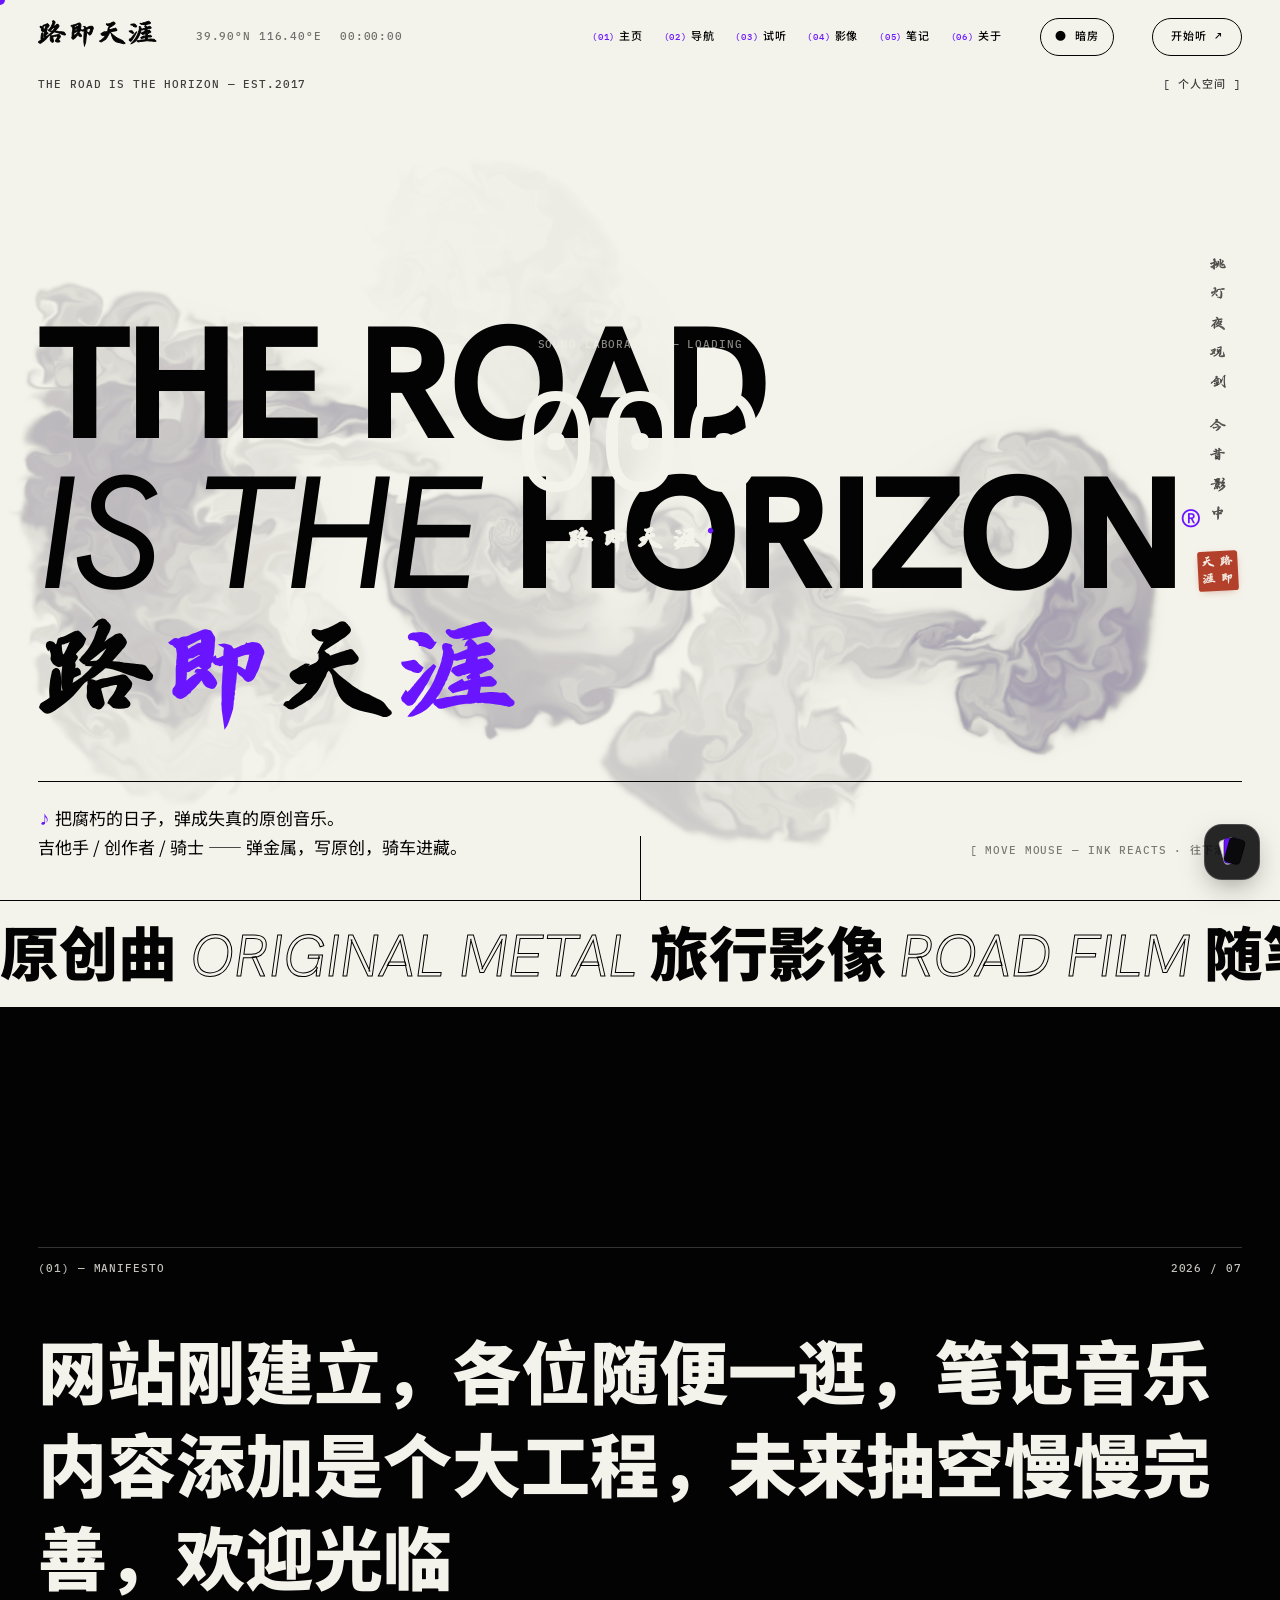
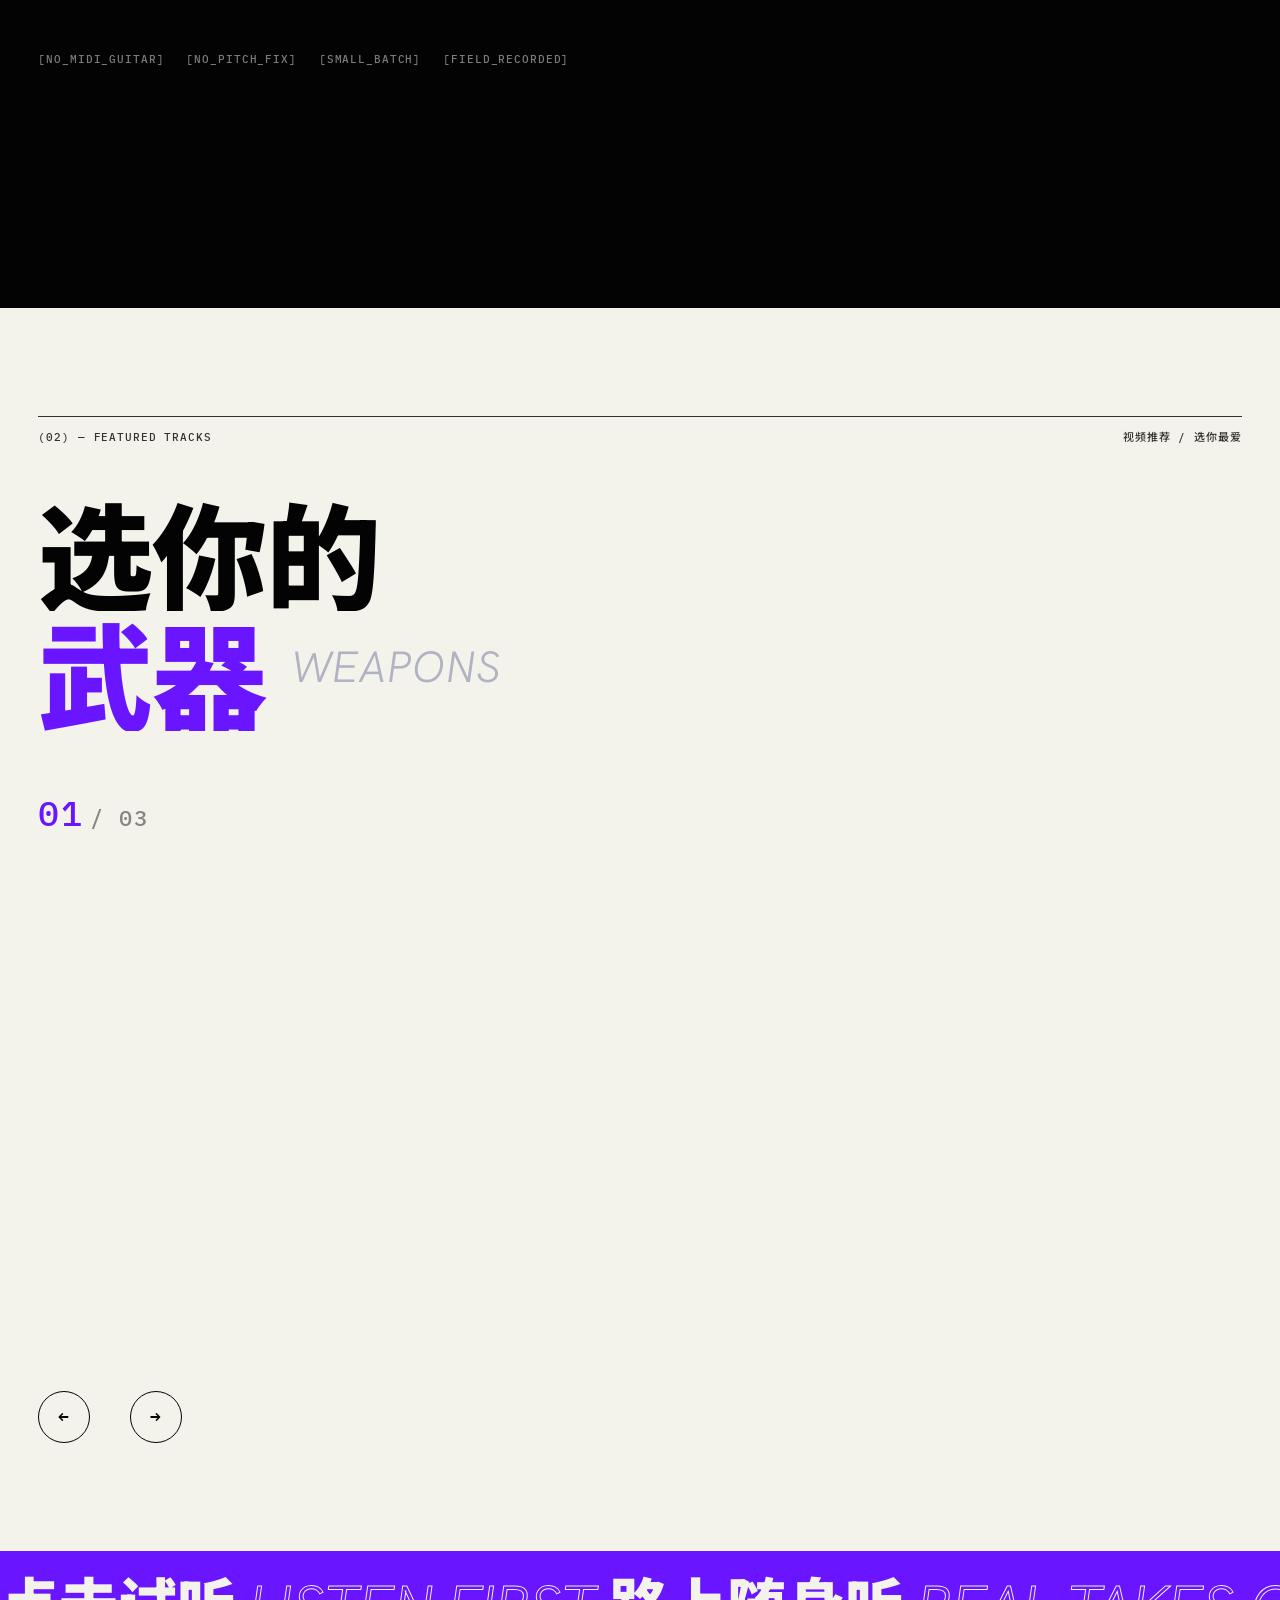
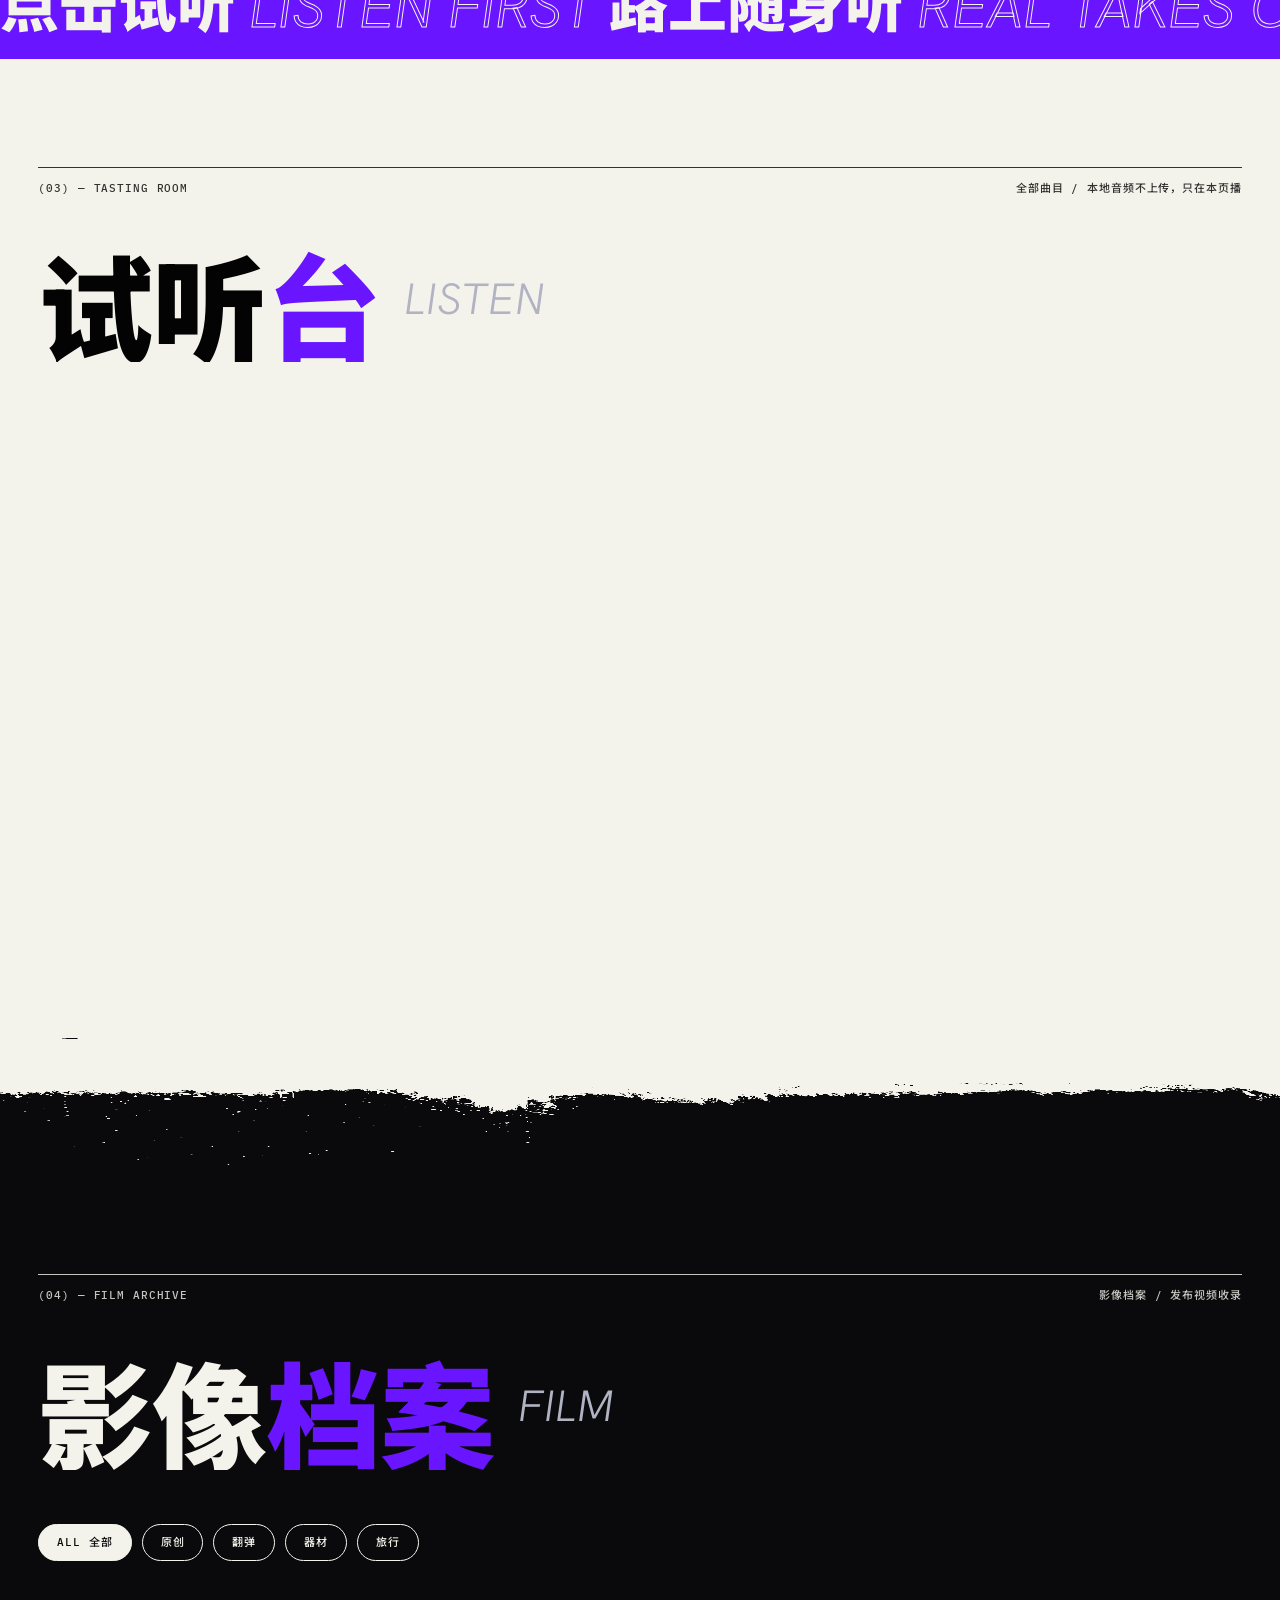
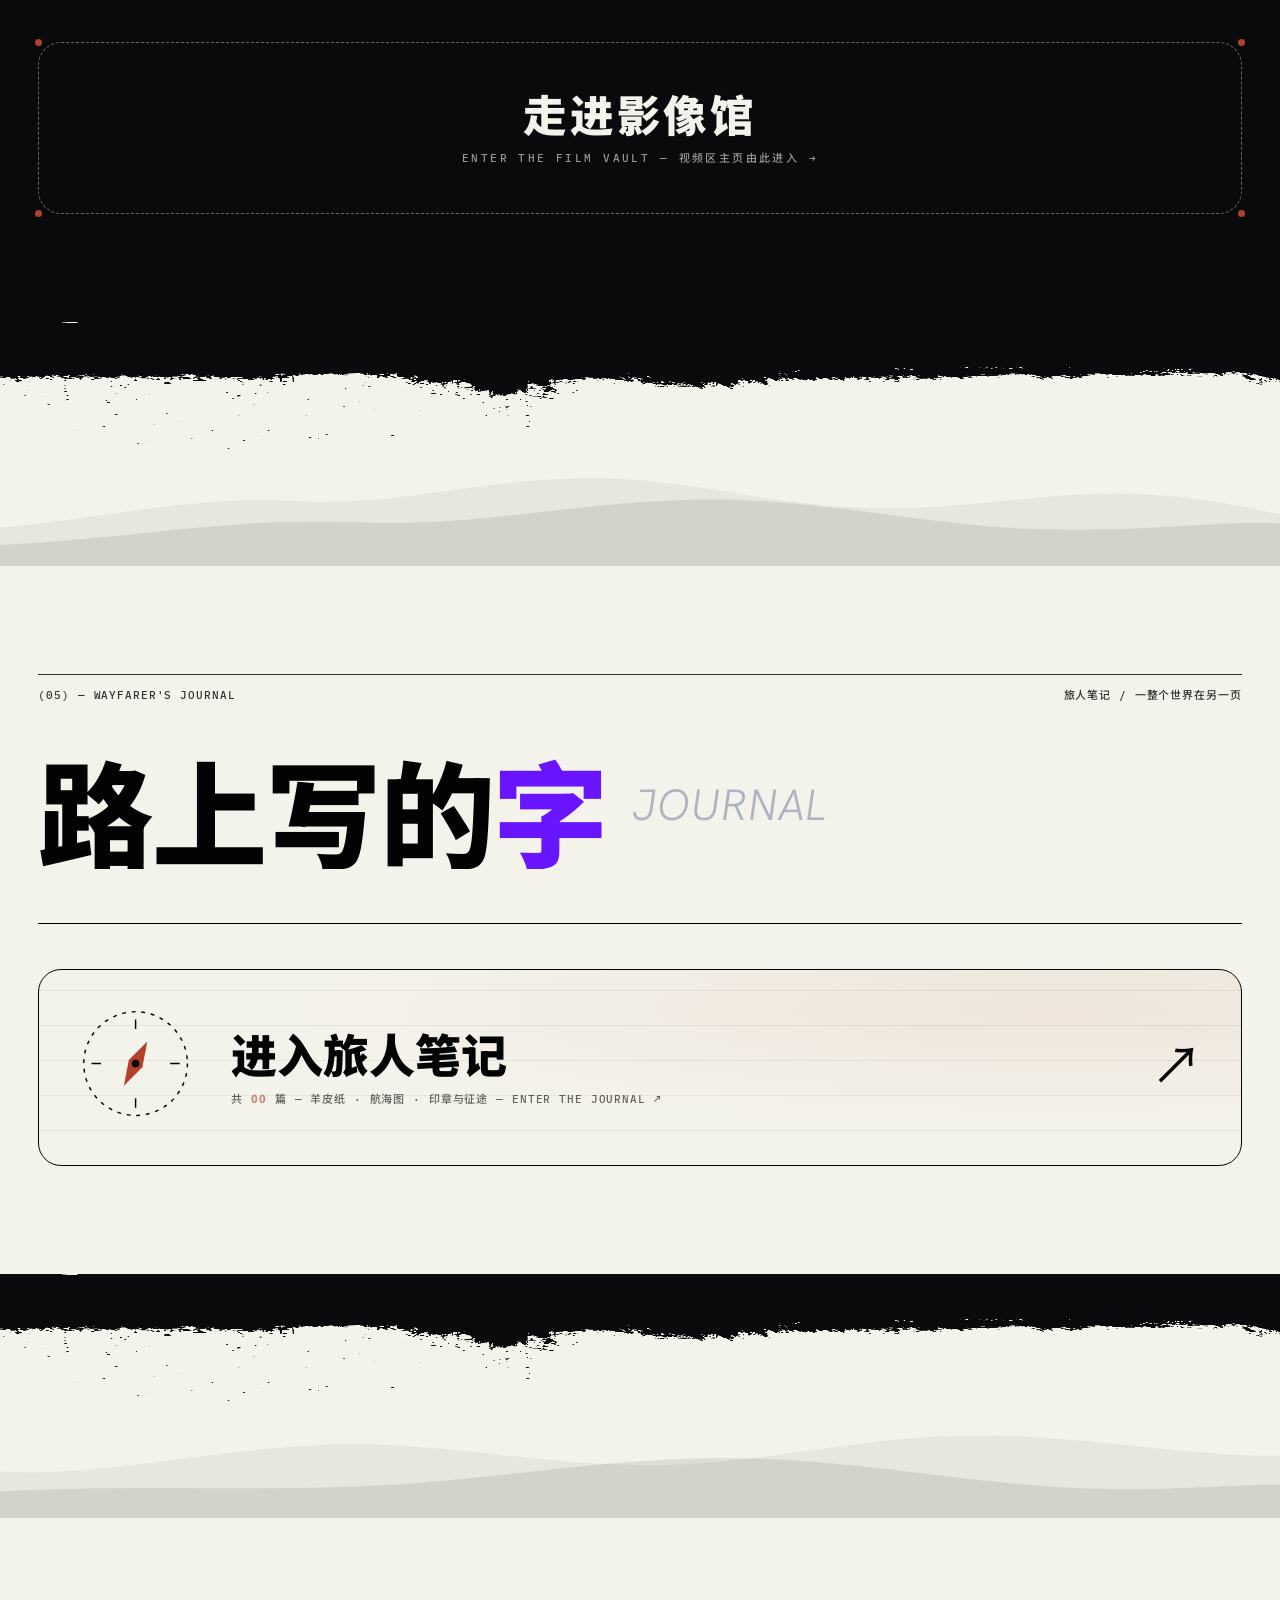
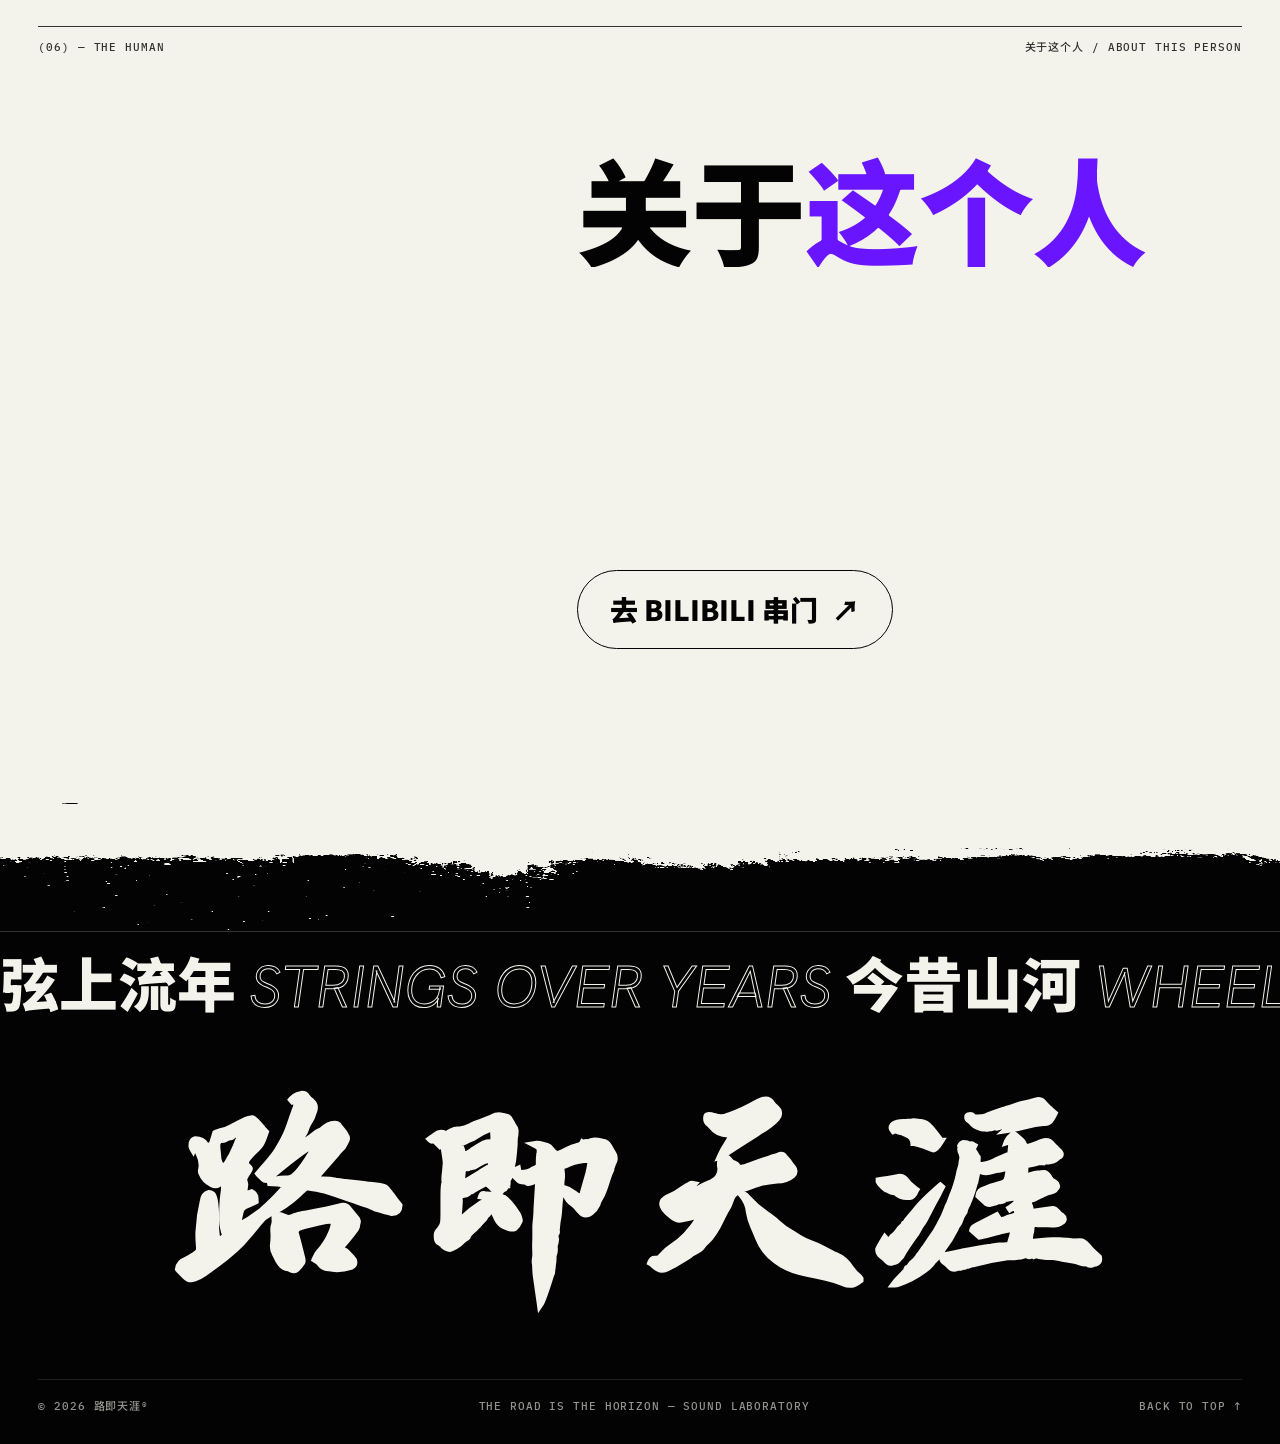
==== commit 424d58db: "手机端显示右缘落款「挑灯夜观剑」+ 主页放出「三首主打」板块 - style.css：手机端(≤900px)不再隐藏 .hero-colophon，缩小贴右缘显示；index.html 升 style" ====
--- a/index.html
+++ b/index.html
@@ -8,7 +8,7 @@
     <meta name="description" content="路即天涯 — 吉他手、创作者、旅行者。原创音乐、影像与旅行文章的声音实验室。">
     <script>/* 书法字体秒开：先用上次记住的选择，content.json 到位后以后台设置为准 */
     (function(){try{var b=localStorage.getItem('ljty-brush');if(b)document.documentElement.dataset.brush=b;}catch(e){}})();</script>
-    <link rel="stylesheet" href="style.css?v=20260714c">
+    <link rel="stylesheet" href="style.css?v=20260714d">
     <link rel="stylesheet" href="palette.css?v=20260712l">
     <script src="palette.js?v=20260712l"></script>
     <link rel="preconnect" href="https://fonts.googleapis.com">
--- a/style.css
+++ b/style.css
@@ -1009,7 +1009,13 @@
     font-size: 13px; line-height: 1;
     display: grid; place-items: center;
 }
-@media (max-width: 900px) { .hero-colophon { display: none; } }
+/* 手机端也显示右缘落款「挑灯夜观剑」+印章，缩小并贴右缘、下移避开巨字 */
+@media (max-width: 900px) {
+    .hero-colophon { right: 8px; top: 62%; gap: 12px; }
+    .colo-line { font-size: 13px; letter-spacing: .42em; }
+    .colo-seal { width: 32px; height: 32px; }
+    .colo-seal i { font-size: 11px; }
+}
 
 /* ============ 禅 · 毛笔笔触下划线（JS 注入到 .sec-title 后） ============ */
 .brush-line {
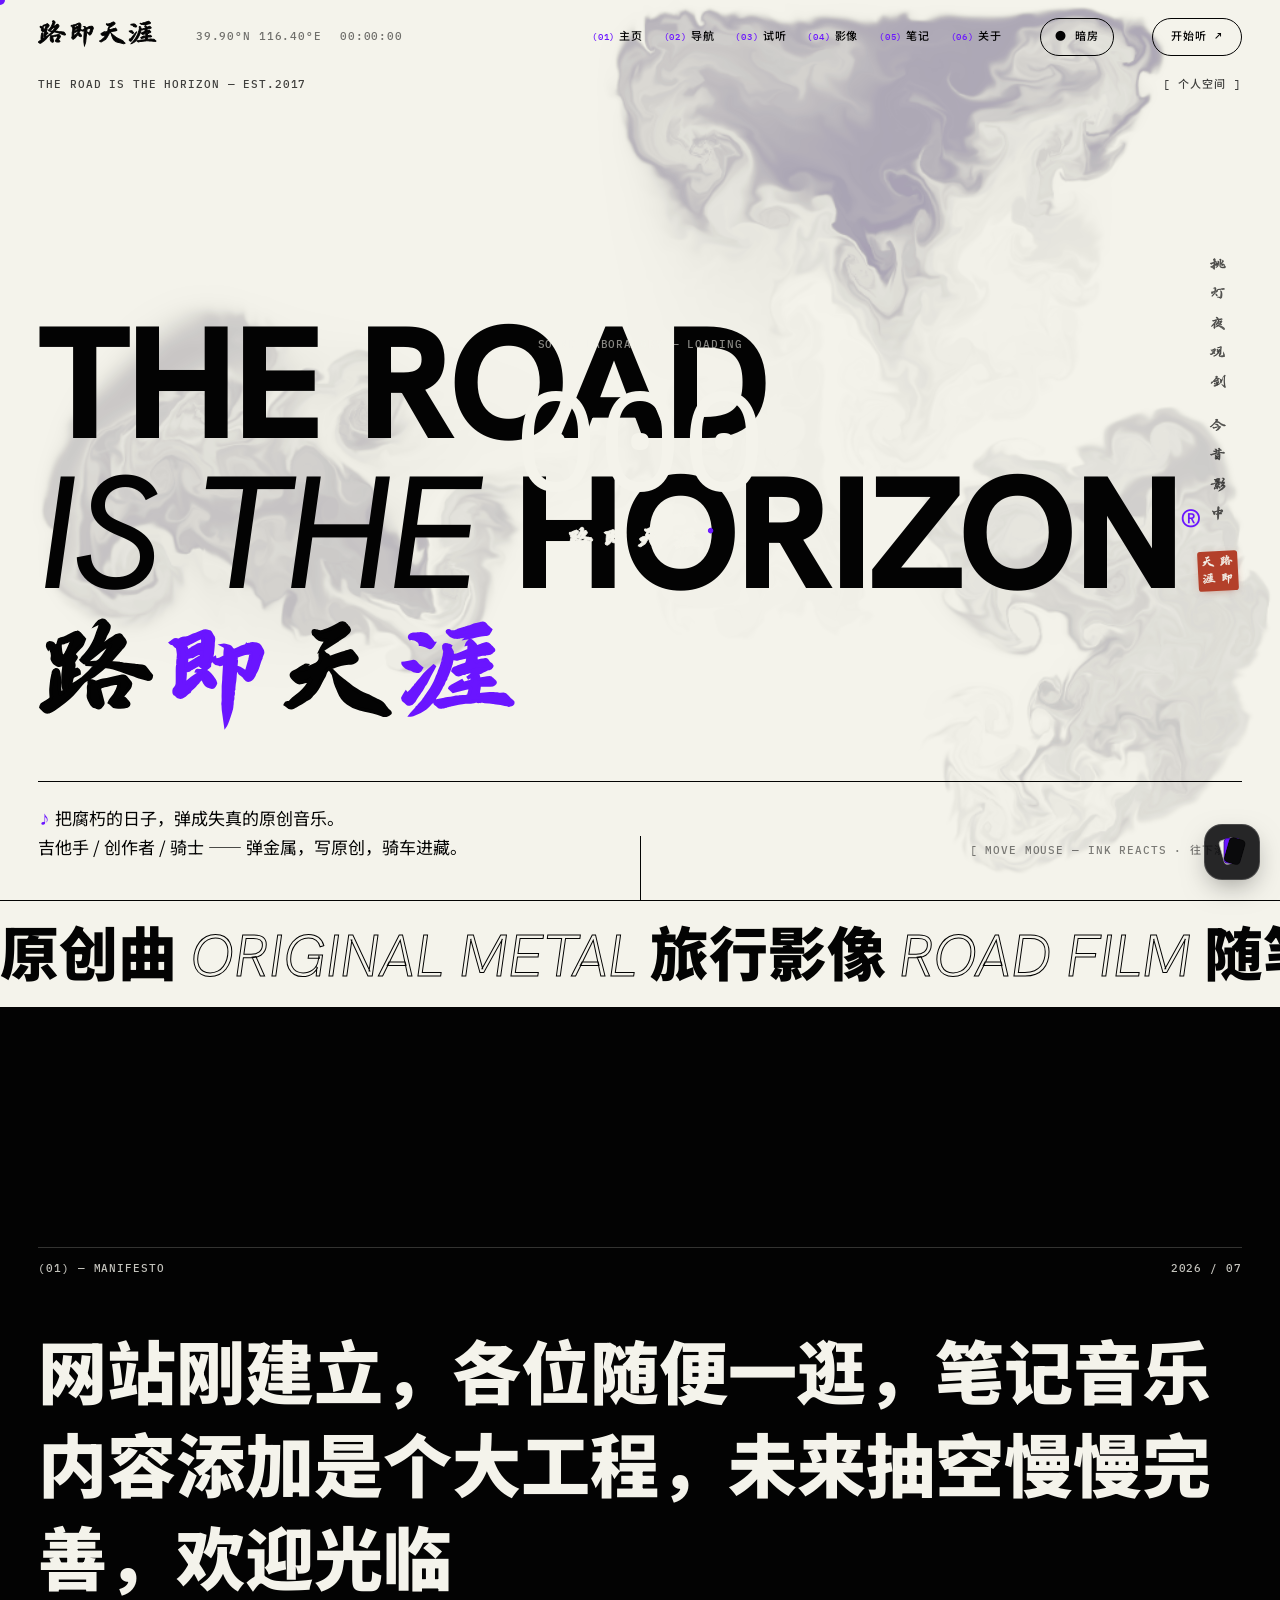
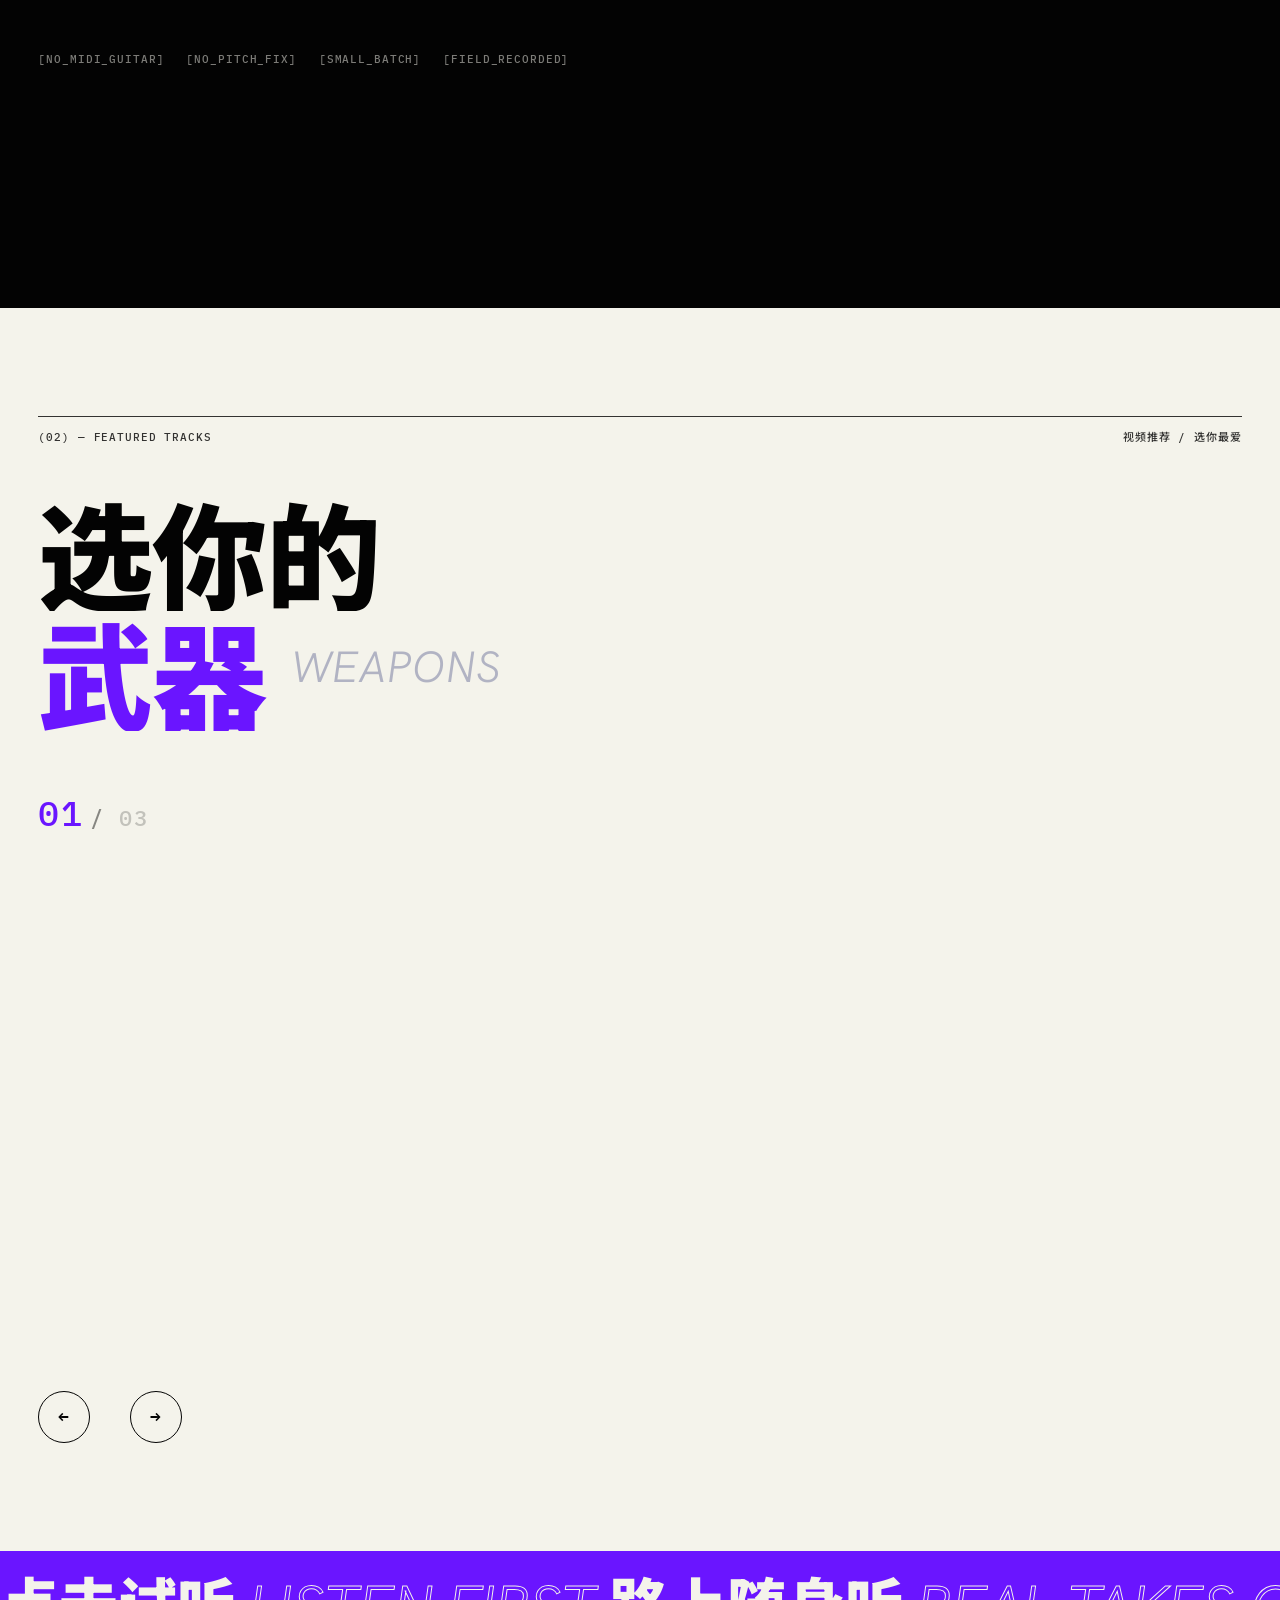
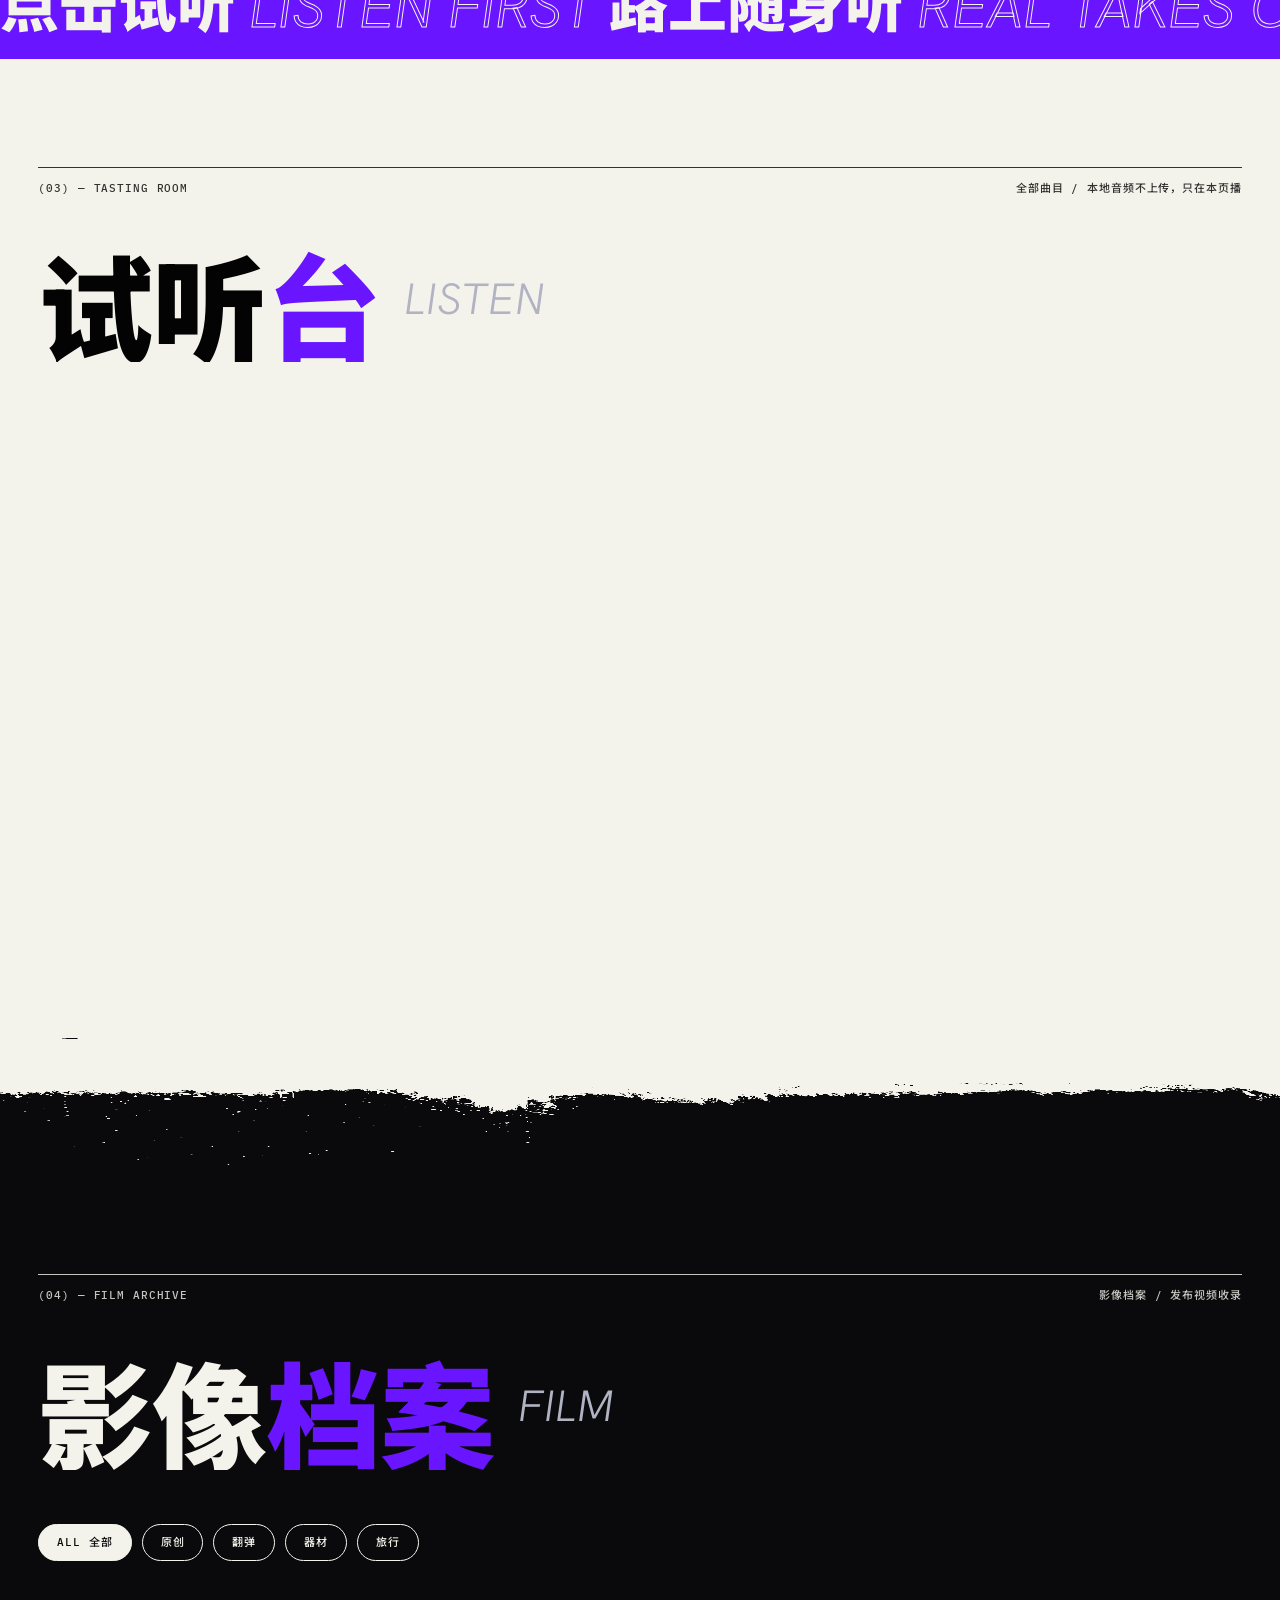
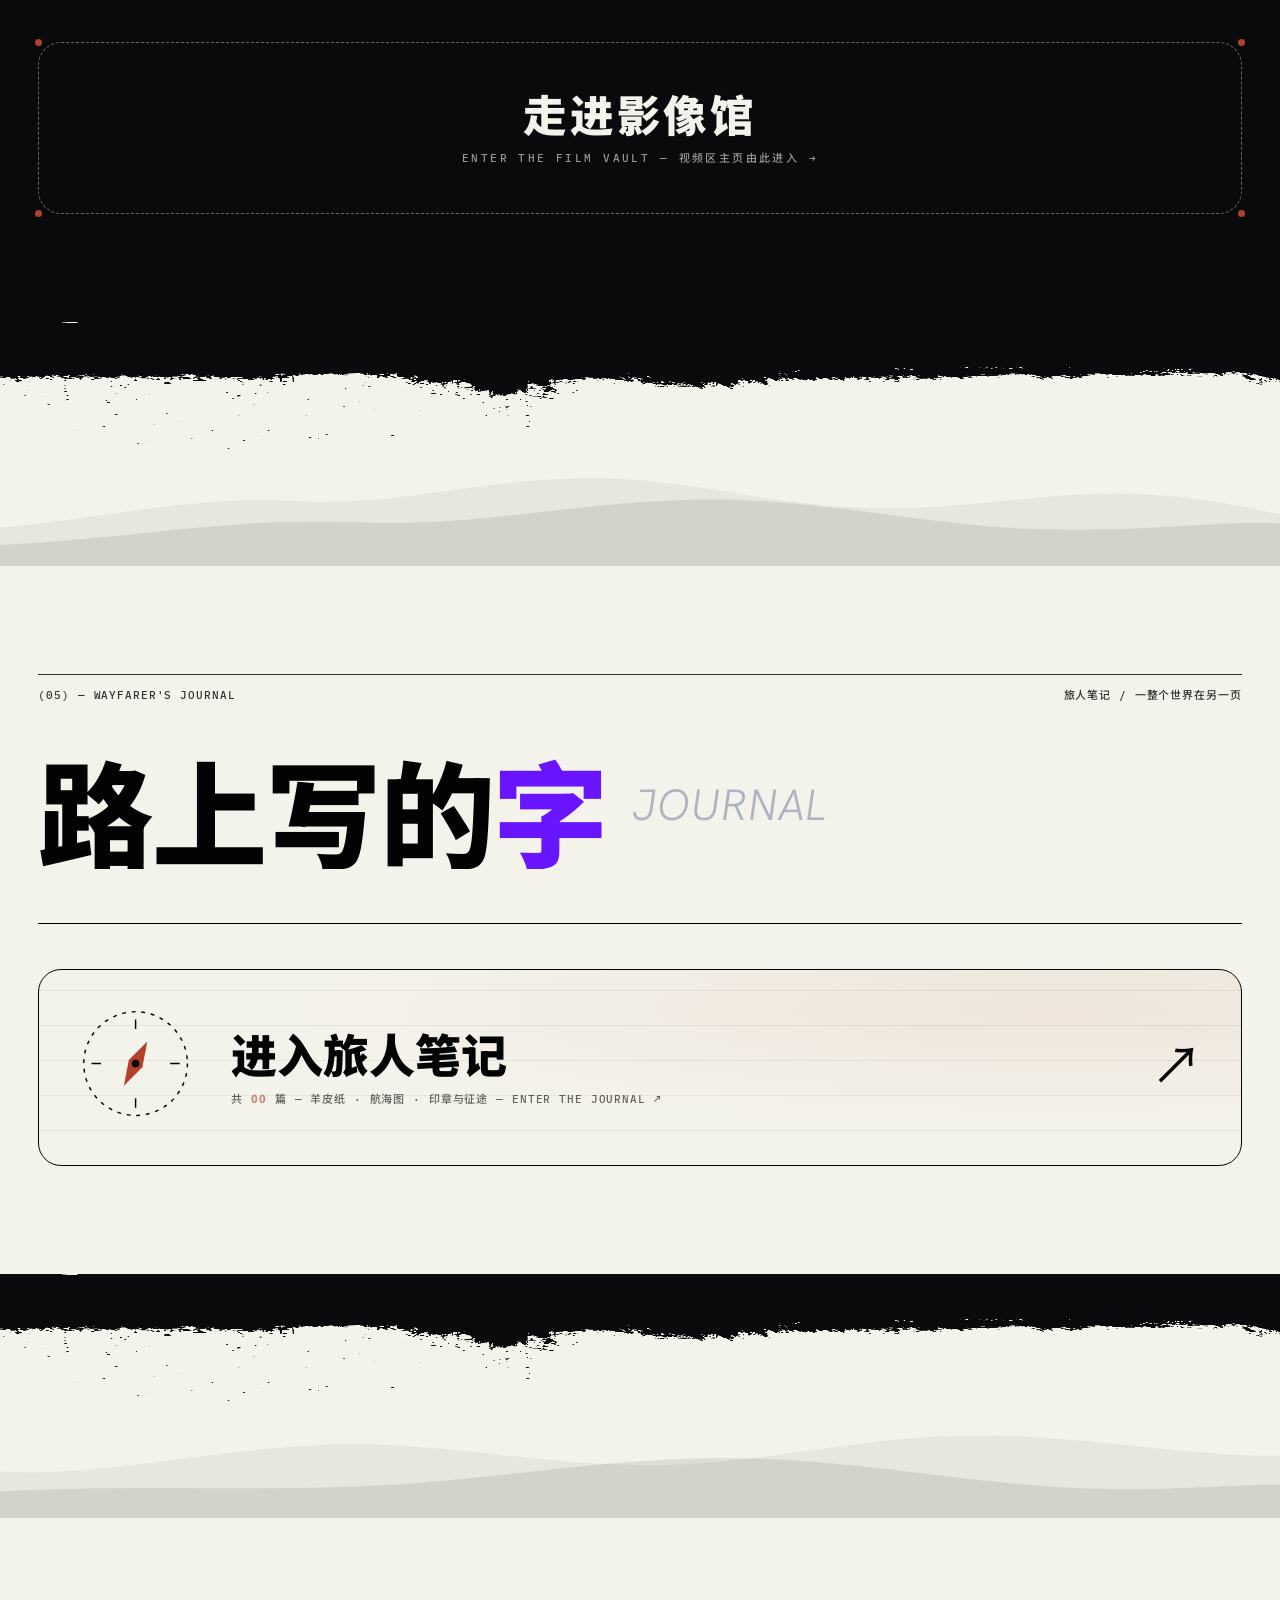
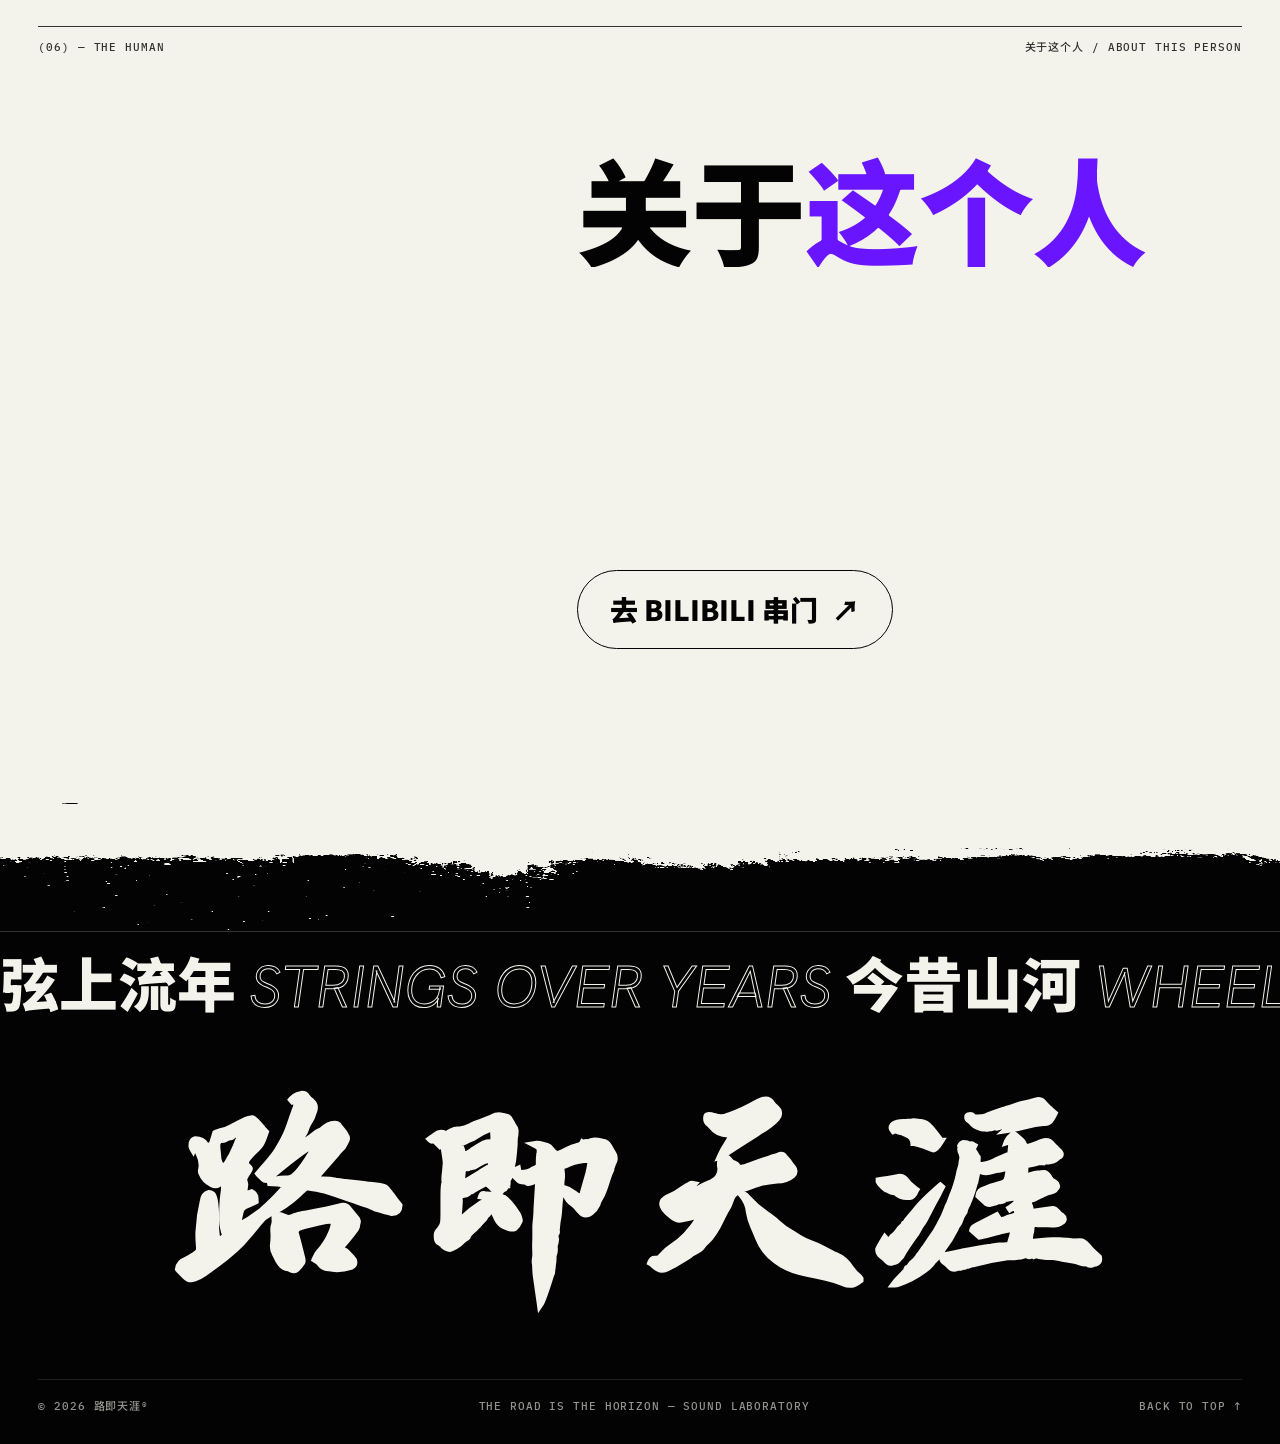
==== commit 2ecb0f08: "三首主打轮播：手机端封面统一16:9固定高度 + 计数器总数改动态 - style.css(≤900px)：封面框 clamp(188,52vw,210) 固定高，各卡一致（原来186~267乱跳）；" ====
--- a/index.html
+++ b/index.html
@@ -8,7 +8,7 @@
     <meta name="description" content="路即天涯 — 吉他手、创作者、旅行者。原创音乐、影像与旅行文章的声音实验室。">
     <script>/* 书法字体秒开：先用上次记住的选择，content.json 到位后以后台设置为准 */
     (function(){try{var b=localStorage.getItem('ljty-brush');if(b)document.documentElement.dataset.brush=b;}catch(e){}})();</script>
-    <link rel="stylesheet" href="style.css?v=20260714d">
+    <link rel="stylesheet" href="style.css?v=20260715a">
     <link rel="stylesheet" href="palette.css?v=20260712l">
     <script src="palette.js?v=20260712l"></script>
     <link rel="preconnect" href="https://fonts.googleapis.com">
@@ -129,7 +129,7 @@
         </div>
         <h2 class="sec-title" data-txt-html="sec02Title"><span class="st-line"><span>选你的</span></span><span class="st-line"><span><em>武器</em> <i class="st-en">WEAPONS</i></span></span></h2>
         <div class="deck-switcher">
-            <div class="ds-index mono"><b id="dsNo">01</b><span>/ 03</span></div>
+            <div class="ds-index mono"><b id="dsNo">01</b><span>/ <span id="dsTotal">03</span></span></div>
             <div class="ds-stage" id="dsStage">
                 <!-- injected by script.js -->
             </div>
@@ -321,6 +321,6 @@
     <script src="boot.js?v=20260713a"></script>
     <script src="fluid.js?v=20260712l"></script>
     <script src="player.js?v=20260714a"></script>
-    <script src="script.js?v=20260712l"></script>
+    <script src="script.js?v=20260715a"></script>
 </body>
 </html>
--- a/style.css
+++ b/style.css
@@ -950,8 +950,10 @@
     .theme-btn { display: inline-flex; align-items: center; margin-left: auto; padding: 8px 13px; font-size: 13px; }
     .nav-burger { display: flex; margin-left: 12px; }
     .listen-layout { grid-template-columns: 1fr; }
-    .ds-card { grid-template-columns: 1fr; grid-template-rows: minmax(0, 1.4fr) auto; }
-    .ds-stage { height: auto; min-height: 480px; }
+    /* 手机端封面固定高度，各卡一致（不再被右侧文字长短挤扁）；简介过长收敛3行，舞台留够高防止压到翻页控件 */
+    .ds-card { grid-template-columns: 1fr; grid-template-rows: clamp(188px, 52vw, 210px) auto; }
+    .ds-stage { height: auto; min-height: 500px; }
+    .ds-card-note { display: -webkit-box; -webkit-line-clamp: 3; -webkit-box-orient: vertical; overflow: hidden; }
     .ds-card-info { padding-bottom: 0; }
     .about-grid { grid-template-columns: 1fr; }
     .article-row { grid-template-columns: 40px minmax(0, 1fr); }
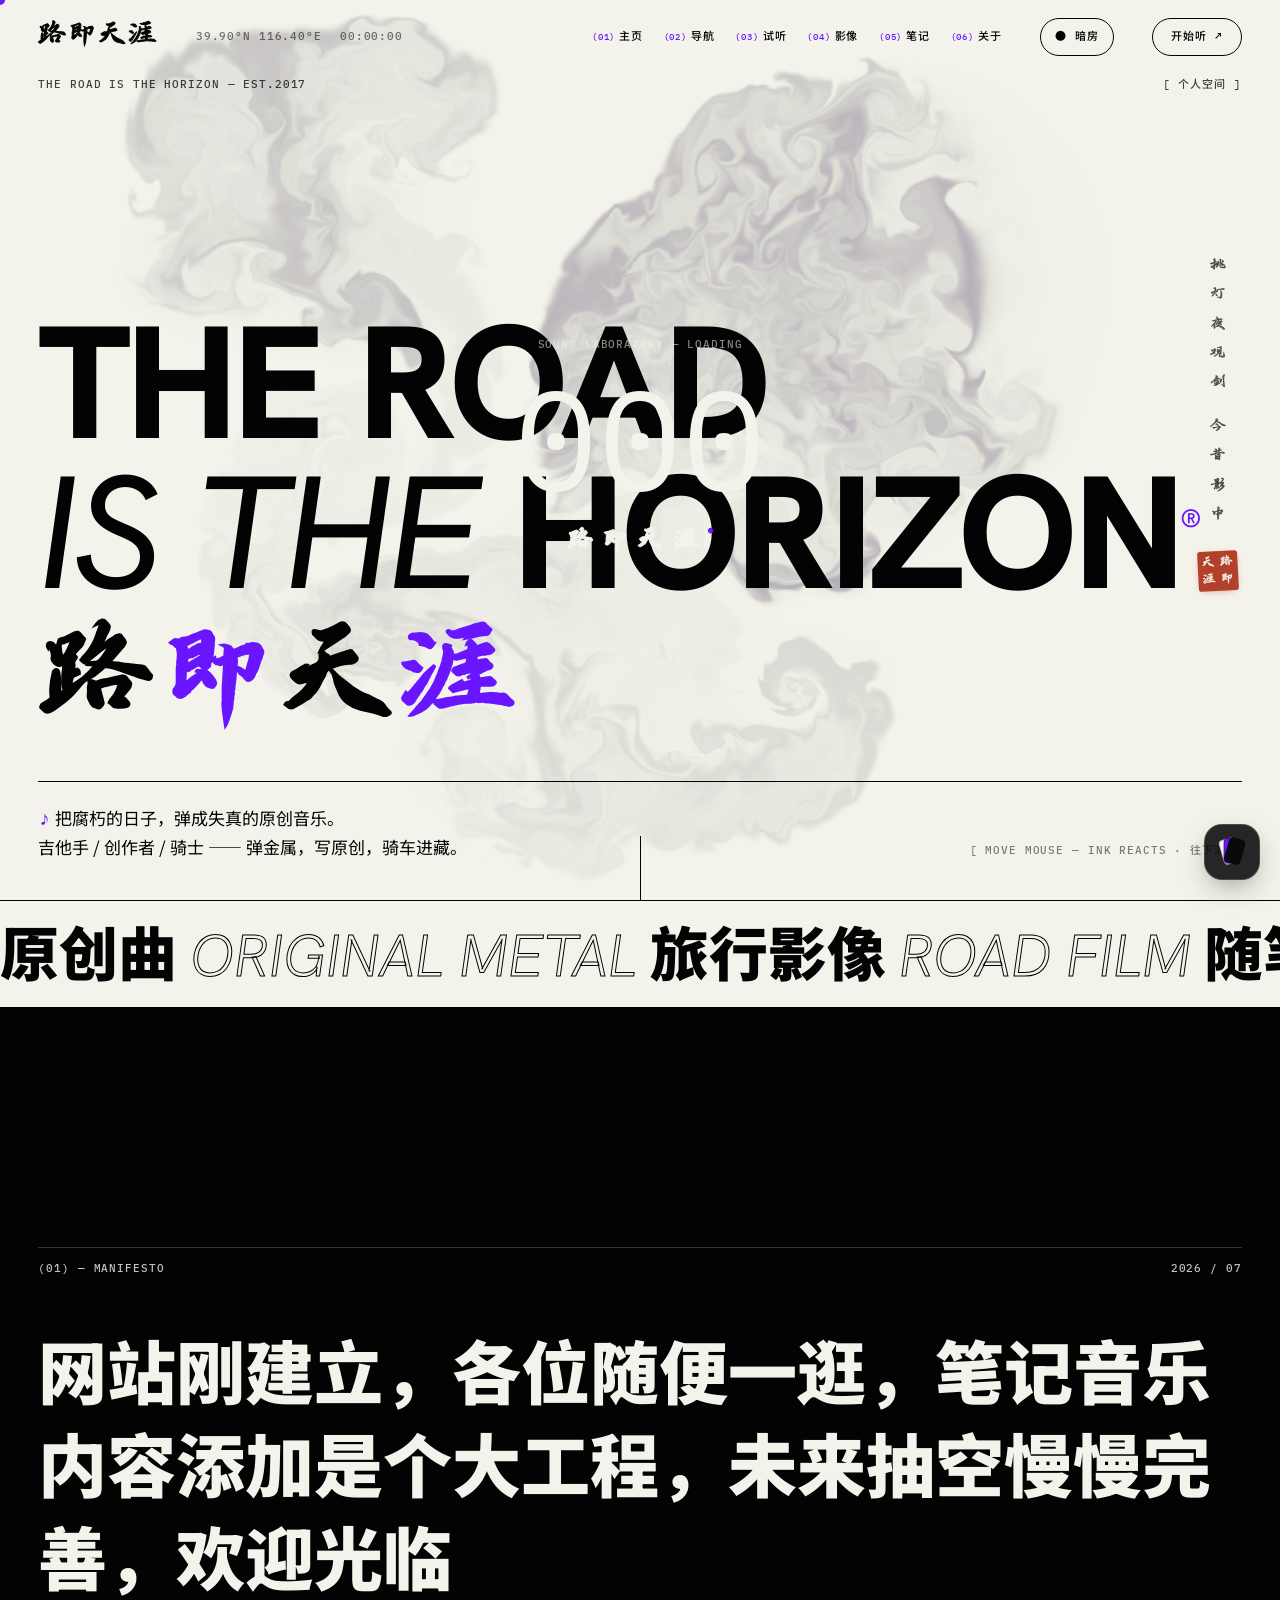
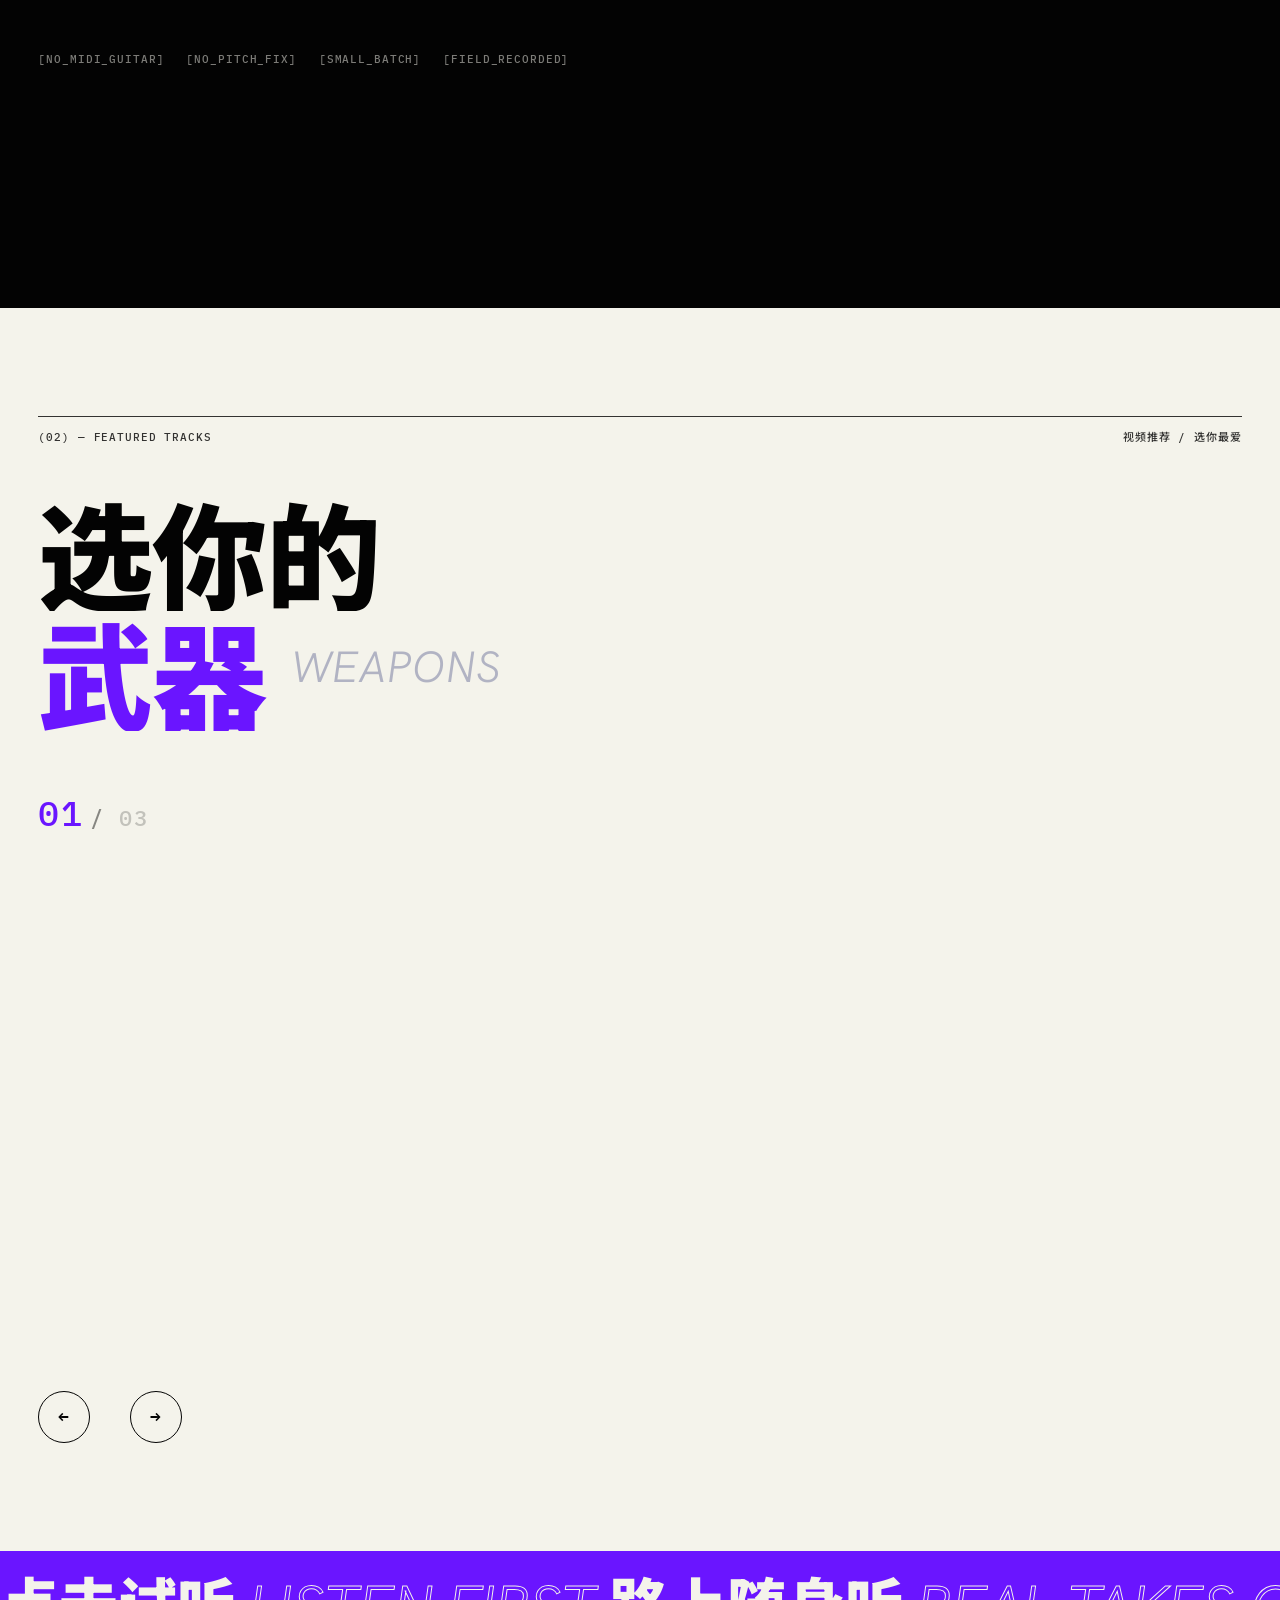
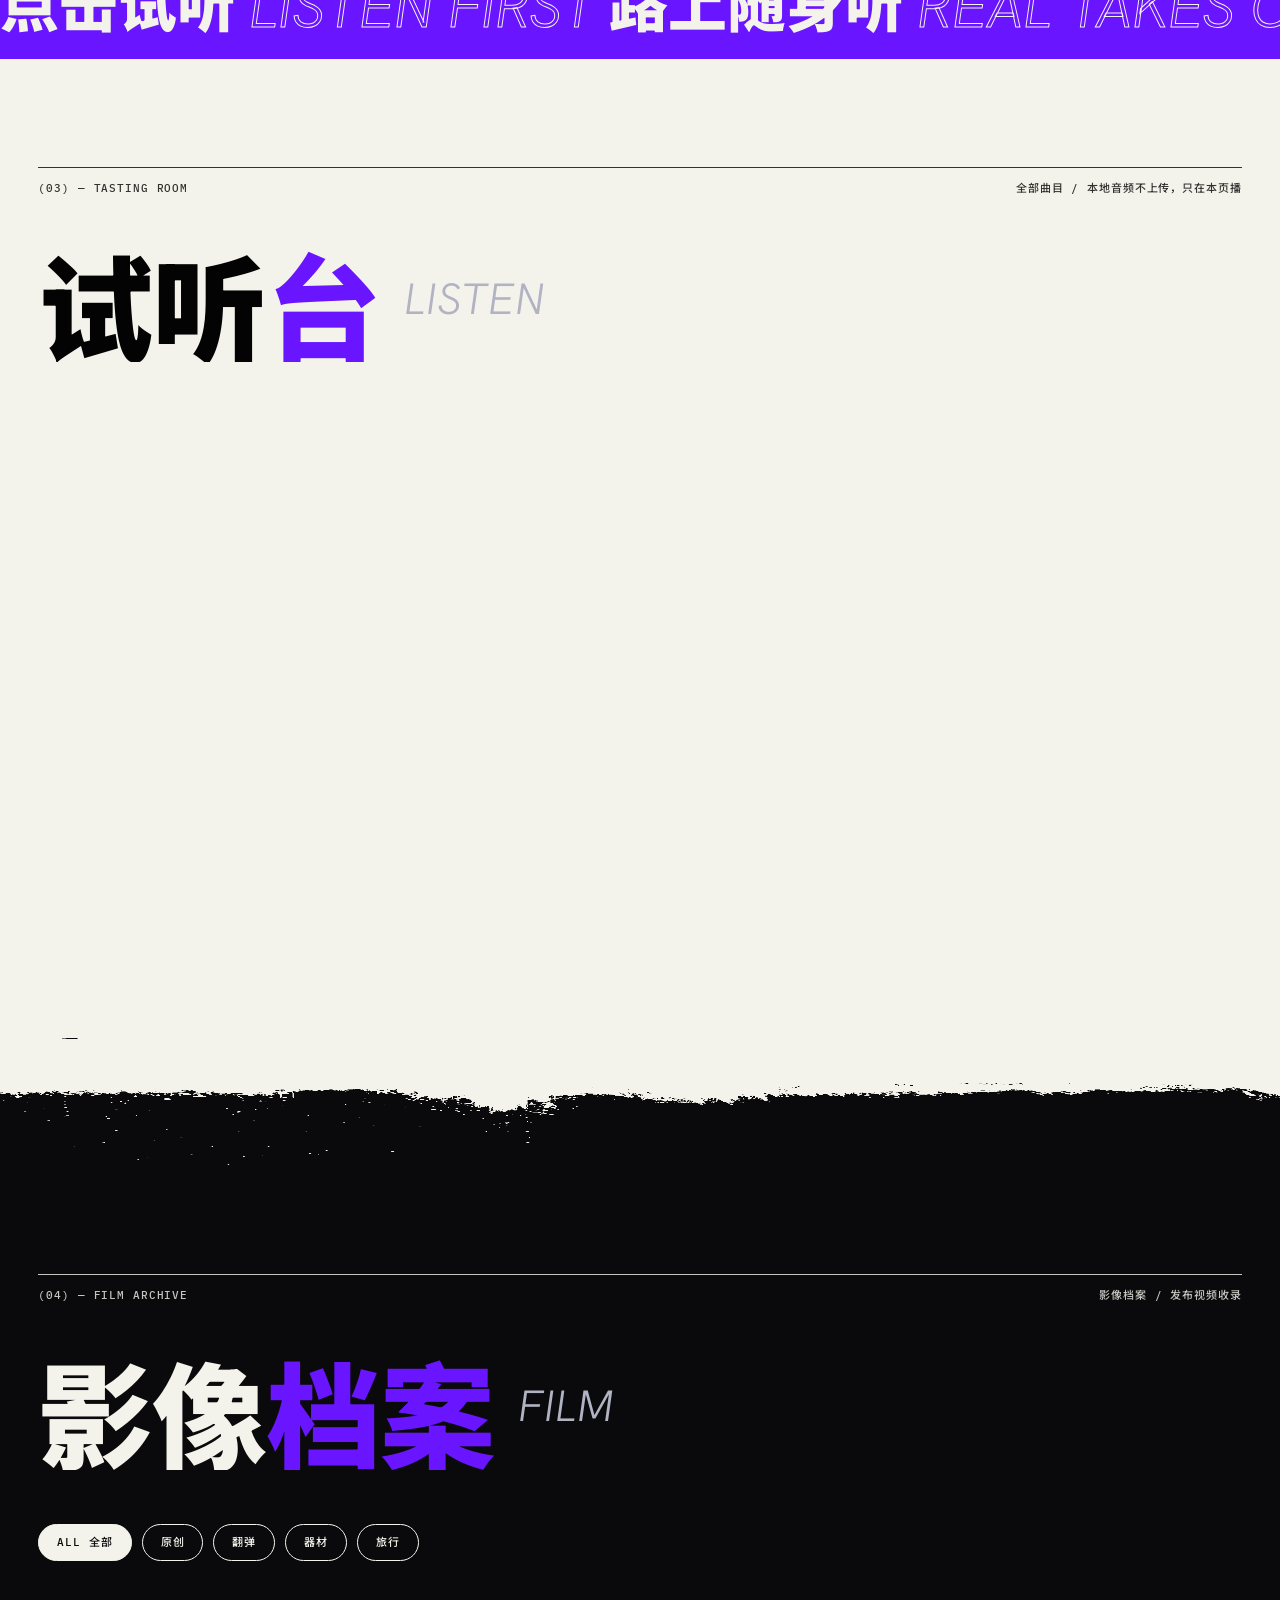
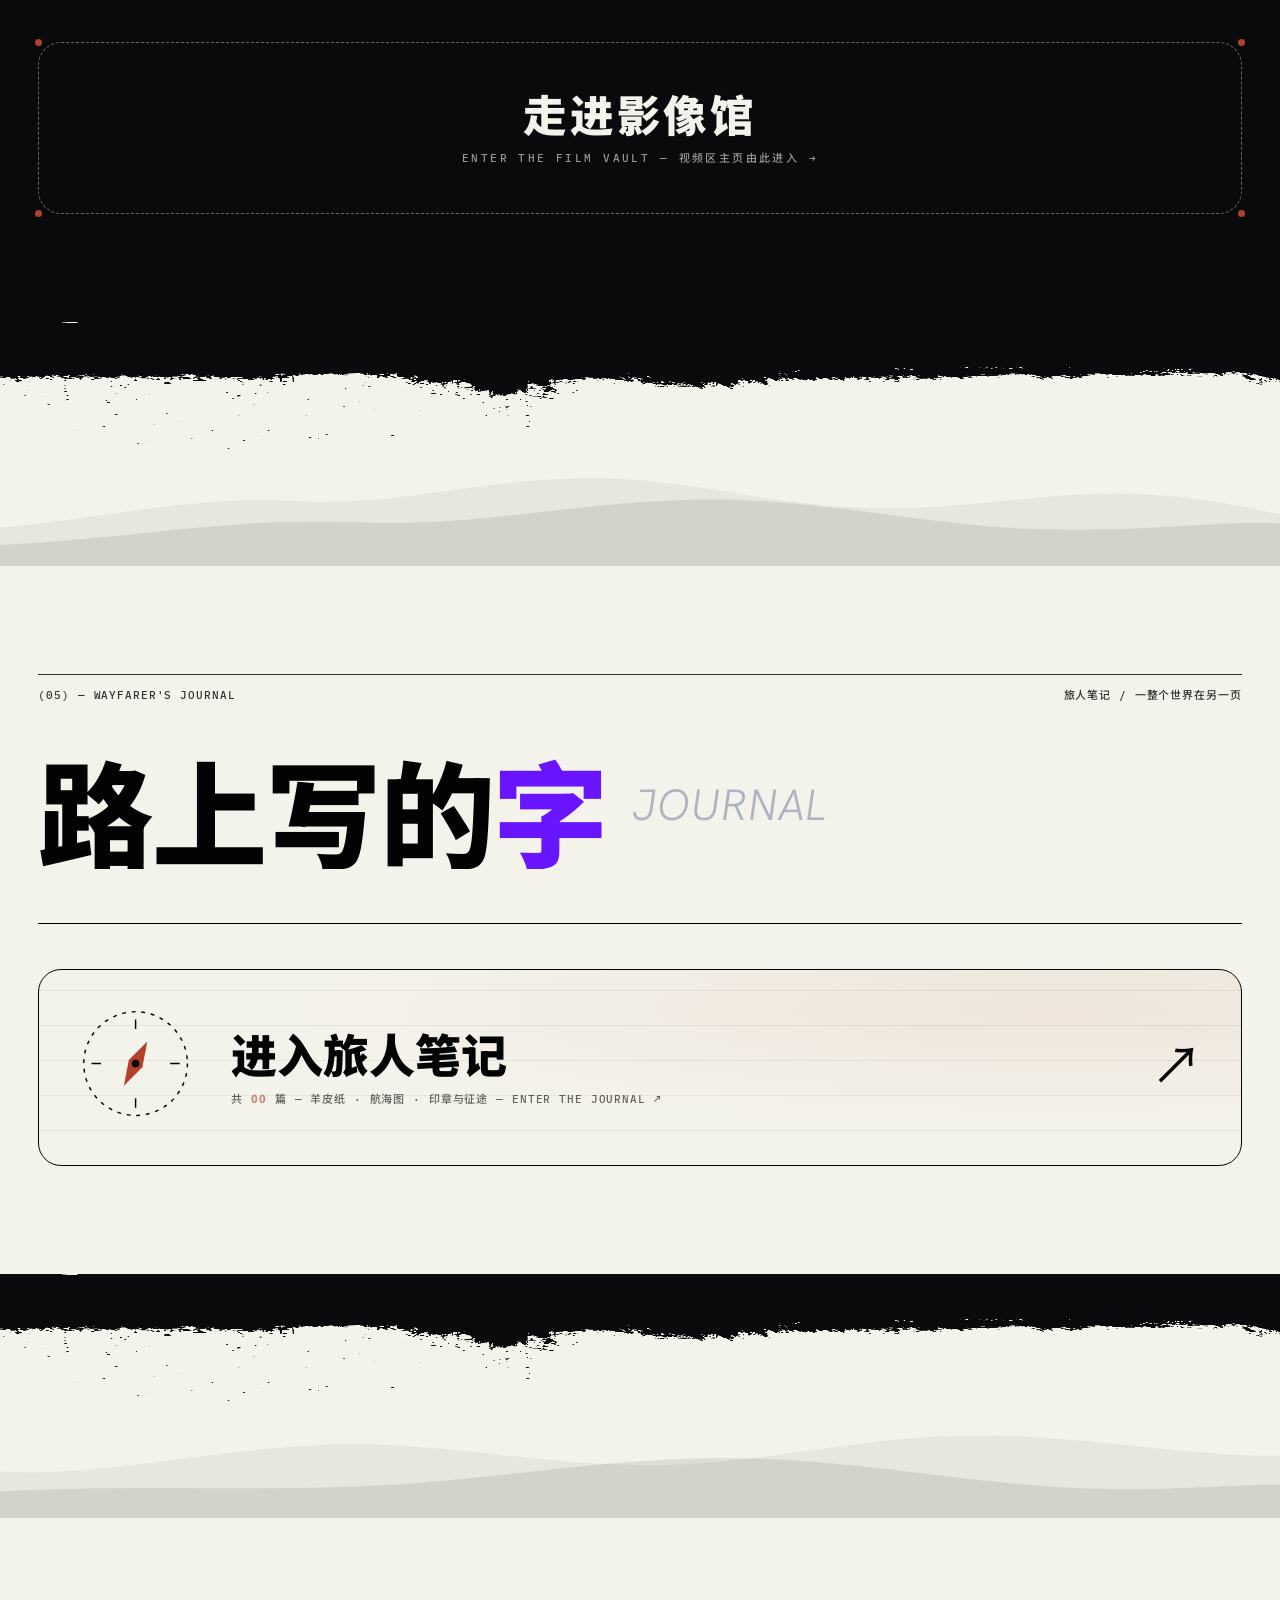
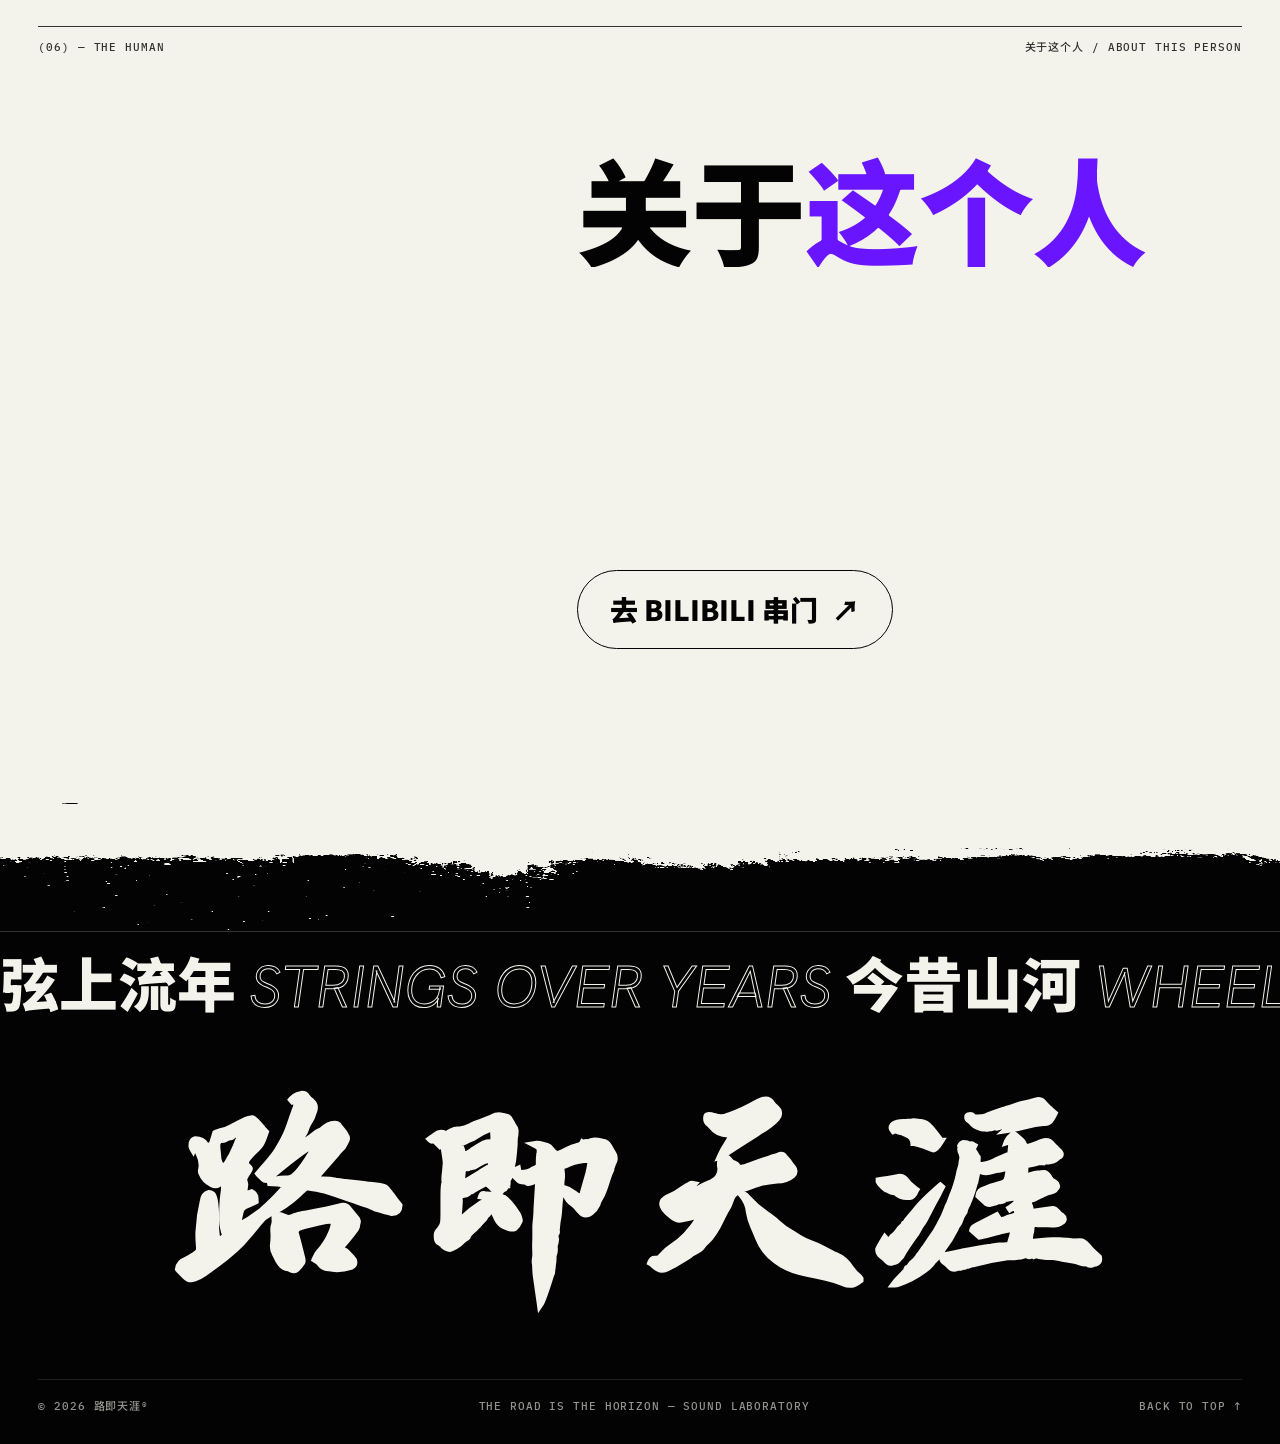
==== commit c2a339a1: "迷你毛笔字体扩含落款「挑灯夜观剑今昔影中」：右缘落款也秒出毛笔 4款迷你(logo-*)重切为「路即天涯®挑灯夜观剑今昔影中」(13字,各5~9KB)，?v=1→v2； 解决 iOS Safari 冷" ====
--- a/index.html
+++ b/index.html
@@ -8,7 +8,7 @@
     <meta name="description" content="路即天涯 — 吉他手、创作者、旅行者。原创音乐、影像与旅行文章的声音实验室。">
     <script>/* 书法字体秒开：先用上次记住的选择，content.json 到位后以后台设置为准 */
     (function(){try{var b=localStorage.getItem('ljty-brush');if(b)document.documentElement.dataset.brush=b;}catch(e){}})();</script>
-    <link rel="stylesheet" href="style.css?v=20260715a">
+    <link rel="stylesheet" href="style.css?v=20260715b">
     <link rel="stylesheet" href="palette.css?v=20260712l">
     <script src="palette.js?v=20260712l"></script>
     <link rel="preconnect" href="https://fonts.googleapis.com">
--- a/style.css
+++ b/style.css
@@ -27,13 +27,14 @@
     src: url("assets/fonts/dongfangdakai-site.woff2?v=3") format("woff2");
     font-display: swap;
 }
-/* LOGO「路即天涯」4字迷你子集（各约3KB，同款字形）：秒加载先把 LOGO 的毛笔字显示出来，
-   完整2.4MB字体照旧在后台下、供可编辑标题用。挂在各 --font-brush 最前，只对这4个字生效，其余字仍走完整版。
-   ★以后新增第5款毛笔字：记得也切一个「路即天涯」迷你版，并在对应 --font-brush 最前加上它（否则那款LOGO会退回慢加载，不会坏）。*/
-@font-face { font-family: "PangmenLogo";  src: url("assets/fonts/logo-pangmen.woff2?v=1") format("woff2");  font-display: swap; }
-@font-face { font-family: "XiaLogo";      src: url("assets/fonts/logo-xia.woff2?v=1") format("woff2");      font-display: swap; }
-@font-face { font-family: "HongleiLogo";  src: url("assets/fonts/logo-honglei.woff2?v=1") format("woff2");  font-display: swap; }
-@font-face { font-family: "DongfangLogo"; src: url("assets/fonts/logo-dongfang.woff2?v=1") format("woff2"); font-display: swap; }
+/* 毛笔迷你子集（各约5~9KB，同款字形）：含「路即天涯®」+ 右缘落款「挑灯夜观剑今昔影中」，
+   让 LOGO 和落款诗句秒出毛笔（Safari 冷加载也不等 2.4MB）；完整字体照旧在后台下供可编辑标题用。挂在各 --font-brush 最前。
+   ★注意：①后台改了落款 heroColophon 文案后，新字若不在此子集会退回等完整字体（不会坏）——需重切迷你（fontTools.subset --text="路即天涯®挑灯夜观剑今昔影中"）并把下方 ?v= 号+1。
+          ②以后新增第5款毛笔字：也切一个同样字集的迷你版，并在对应 --font-brush 最前加上它。*/
+@font-face { font-family: "PangmenLogo";  src: url("assets/fonts/logo-pangmen.woff2?v=2") format("woff2");  font-display: swap; }
+@font-face { font-family: "XiaLogo";      src: url("assets/fonts/logo-xia.woff2?v=2") format("woff2");      font-display: swap; }
+@font-face { font-family: "HongleiLogo";  src: url("assets/fonts/logo-honglei.woff2?v=2") format("woff2");  font-display: swap; }
+@font-face { font-family: "DongfangLogo"; src: url("assets/fonts/logo-dongfang.woff2?v=2") format("woff2"); font-display: swap; }
 /* 行书类偏瘦：描边整体均匀加粗，四字同厚不突兀 */
 html[data-brush="xia"] { --font-brush: "XiaLogo", "BrushXia", "Noto Sans SC", sans-serif; --brush-stroke: .032em; }
 html[data-brush="honglei"] { --font-brush: "HongleiLogo", "BrushHonglei", "Noto Sans SC", sans-serif; --brush-stroke: .03em; }
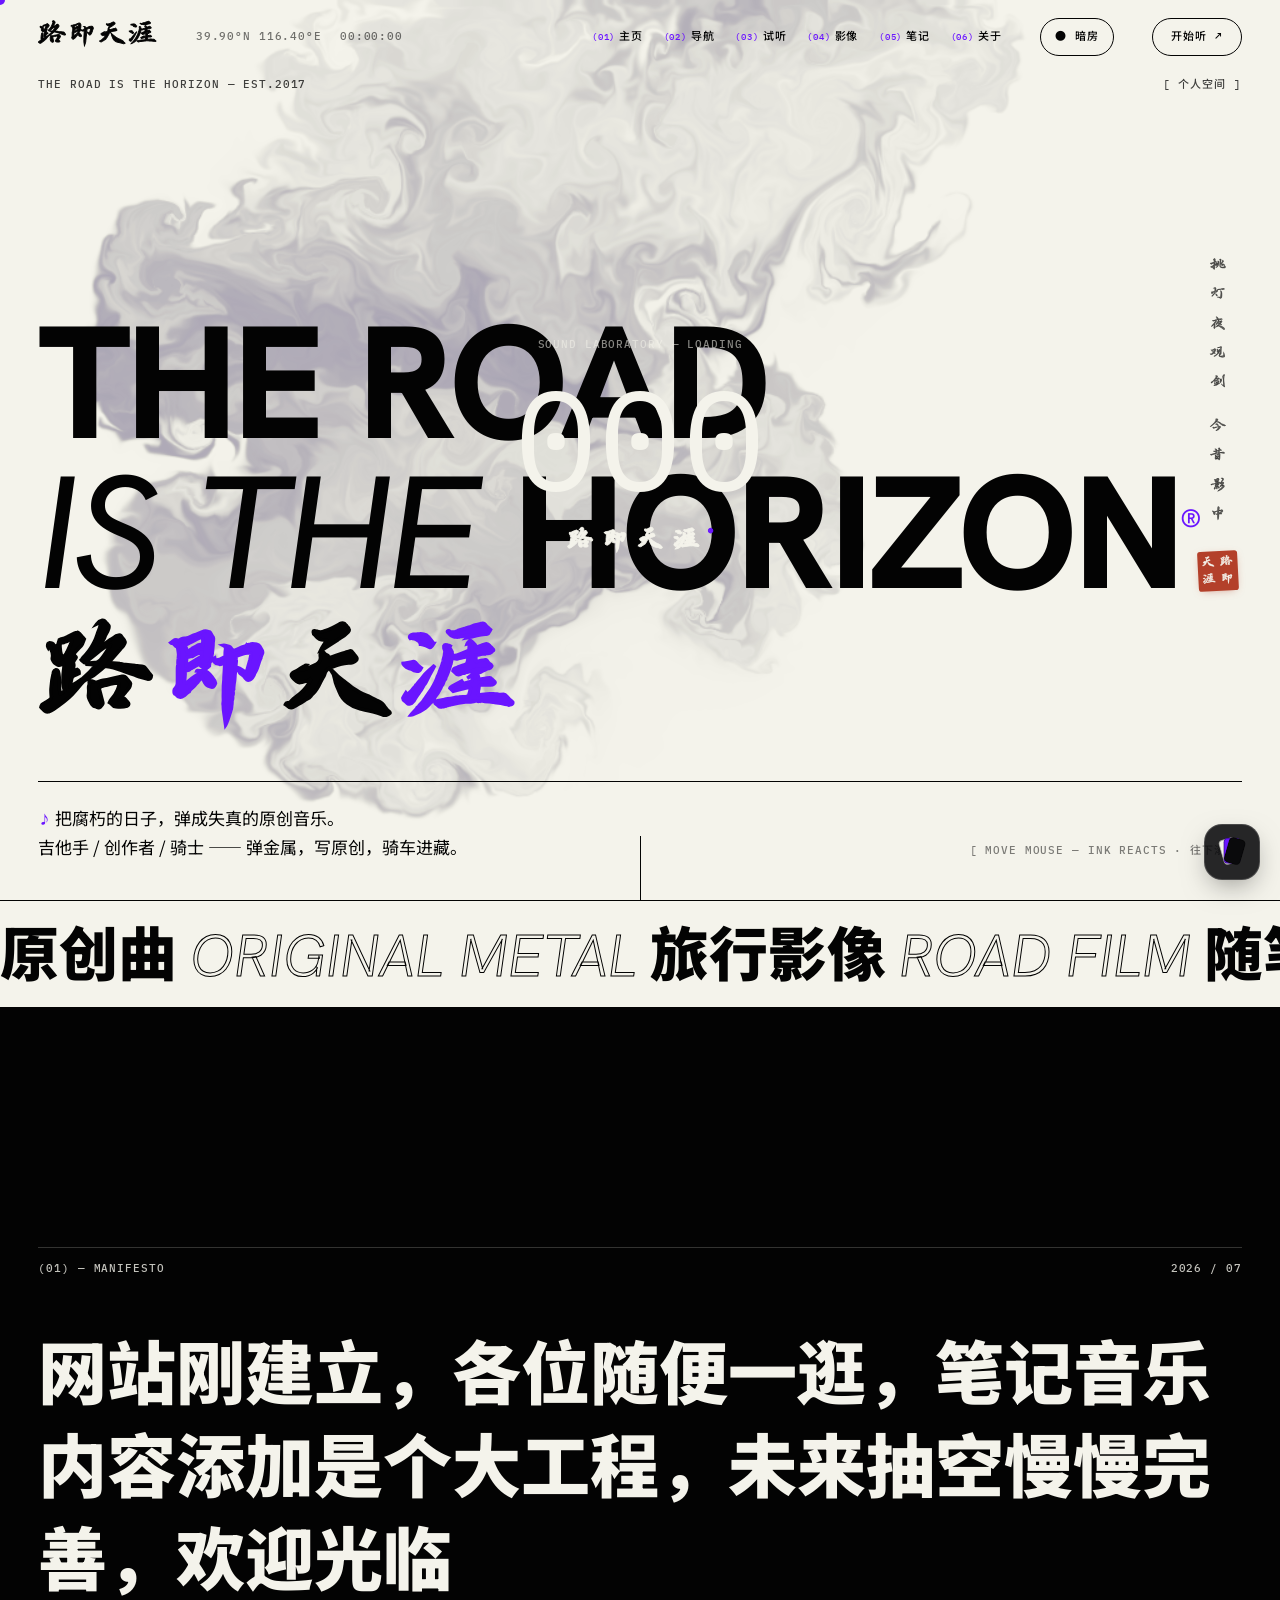
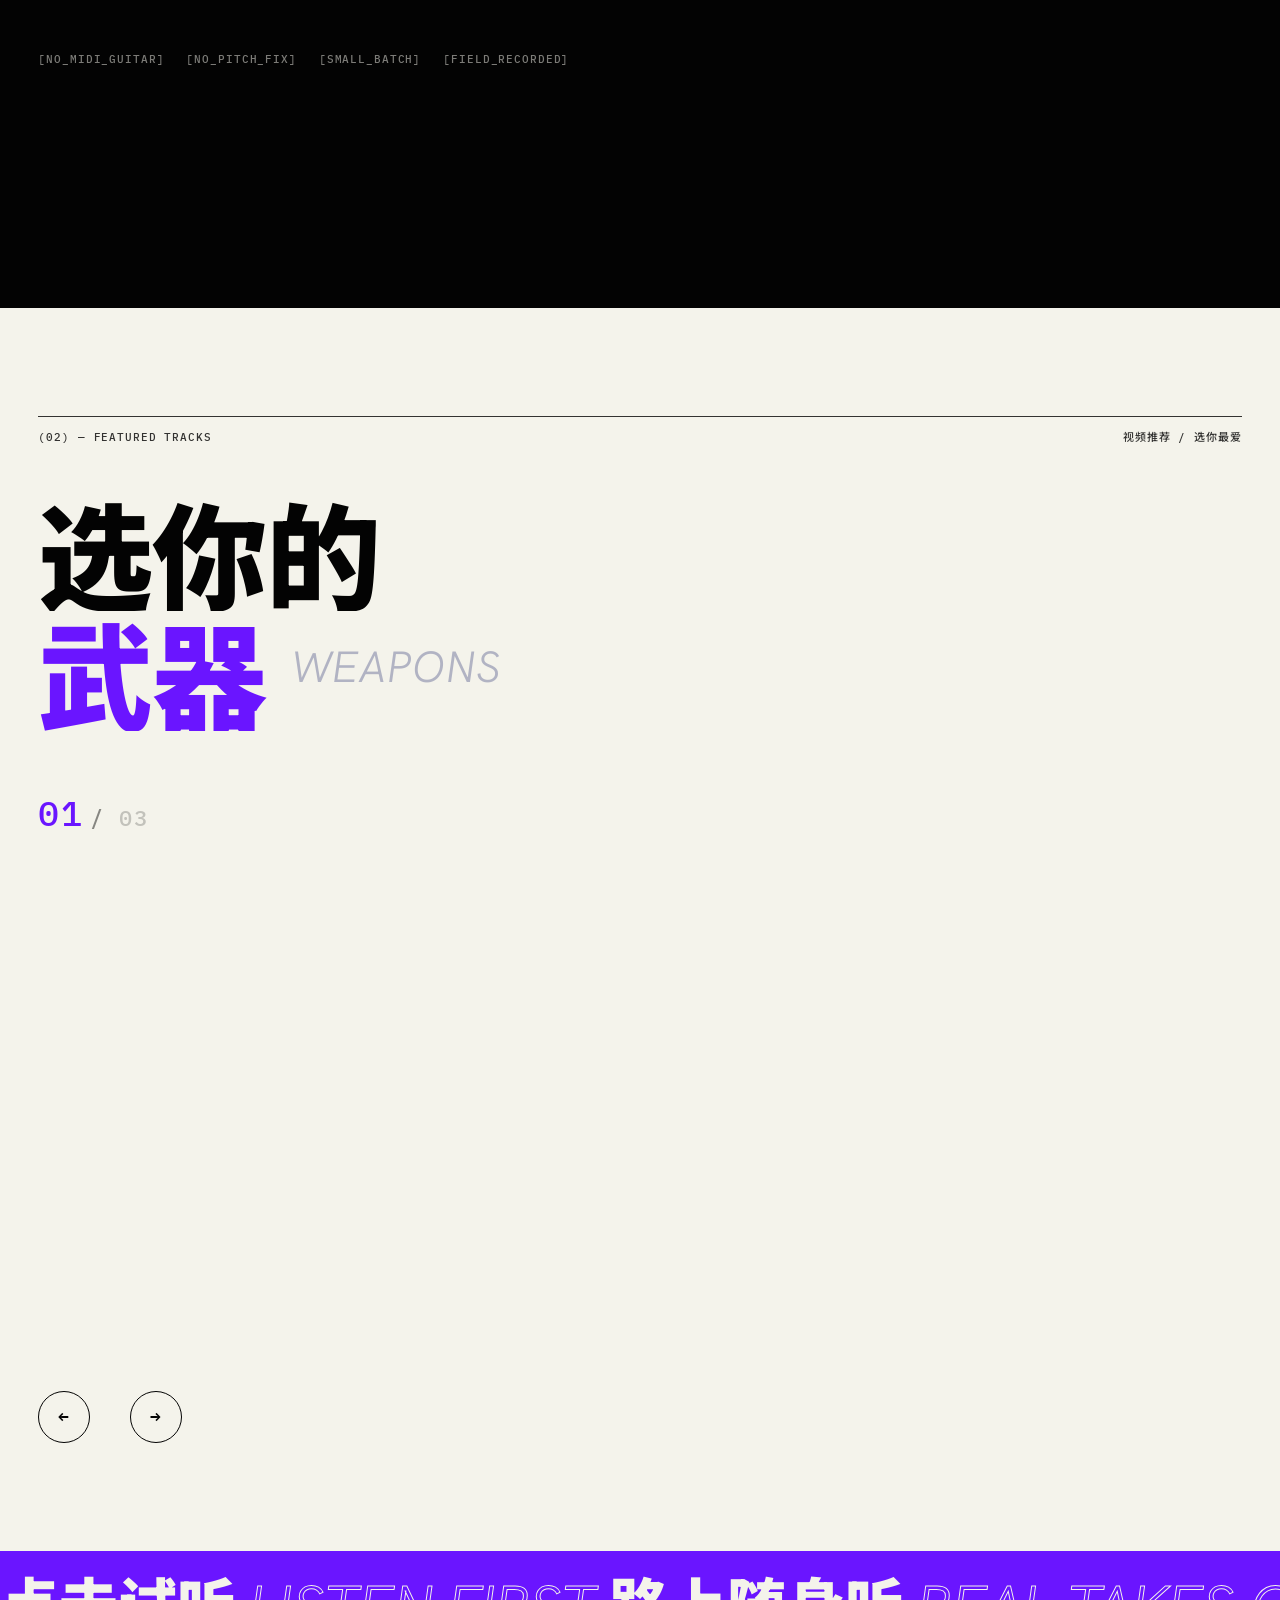
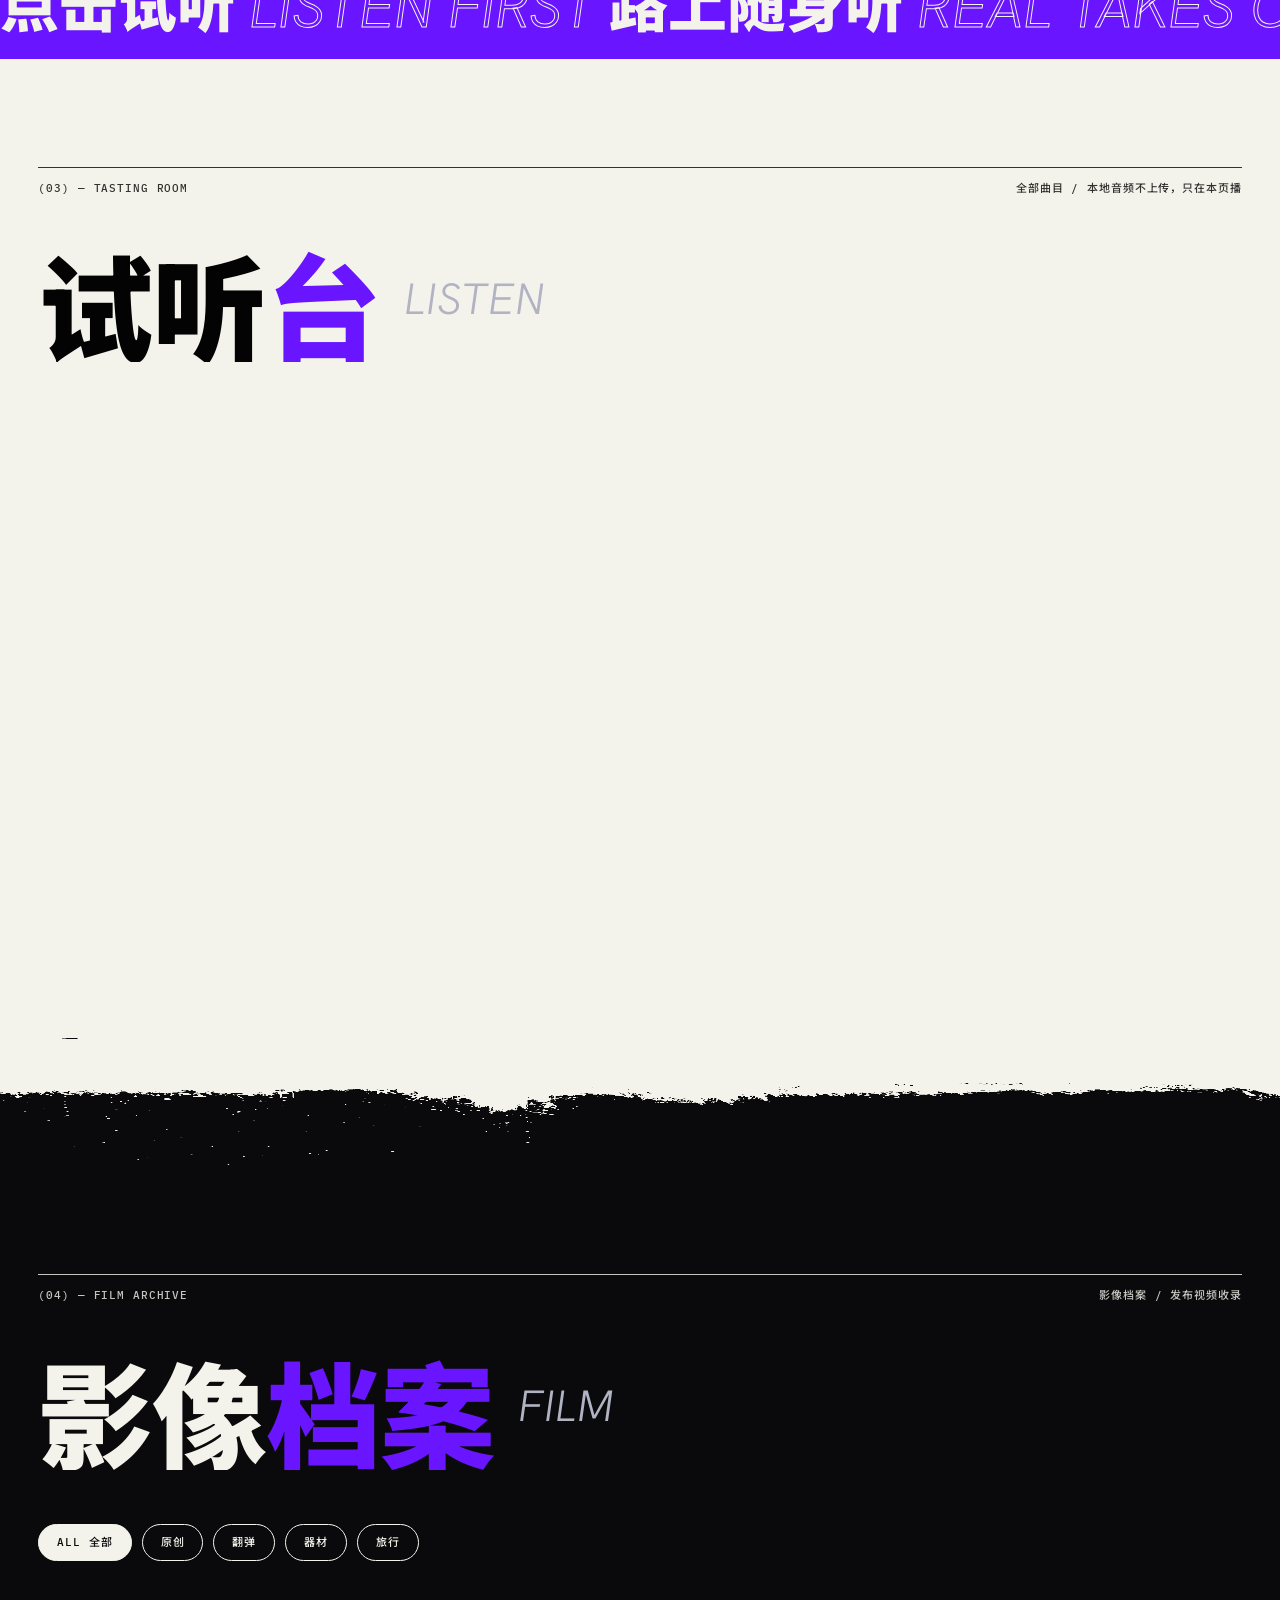
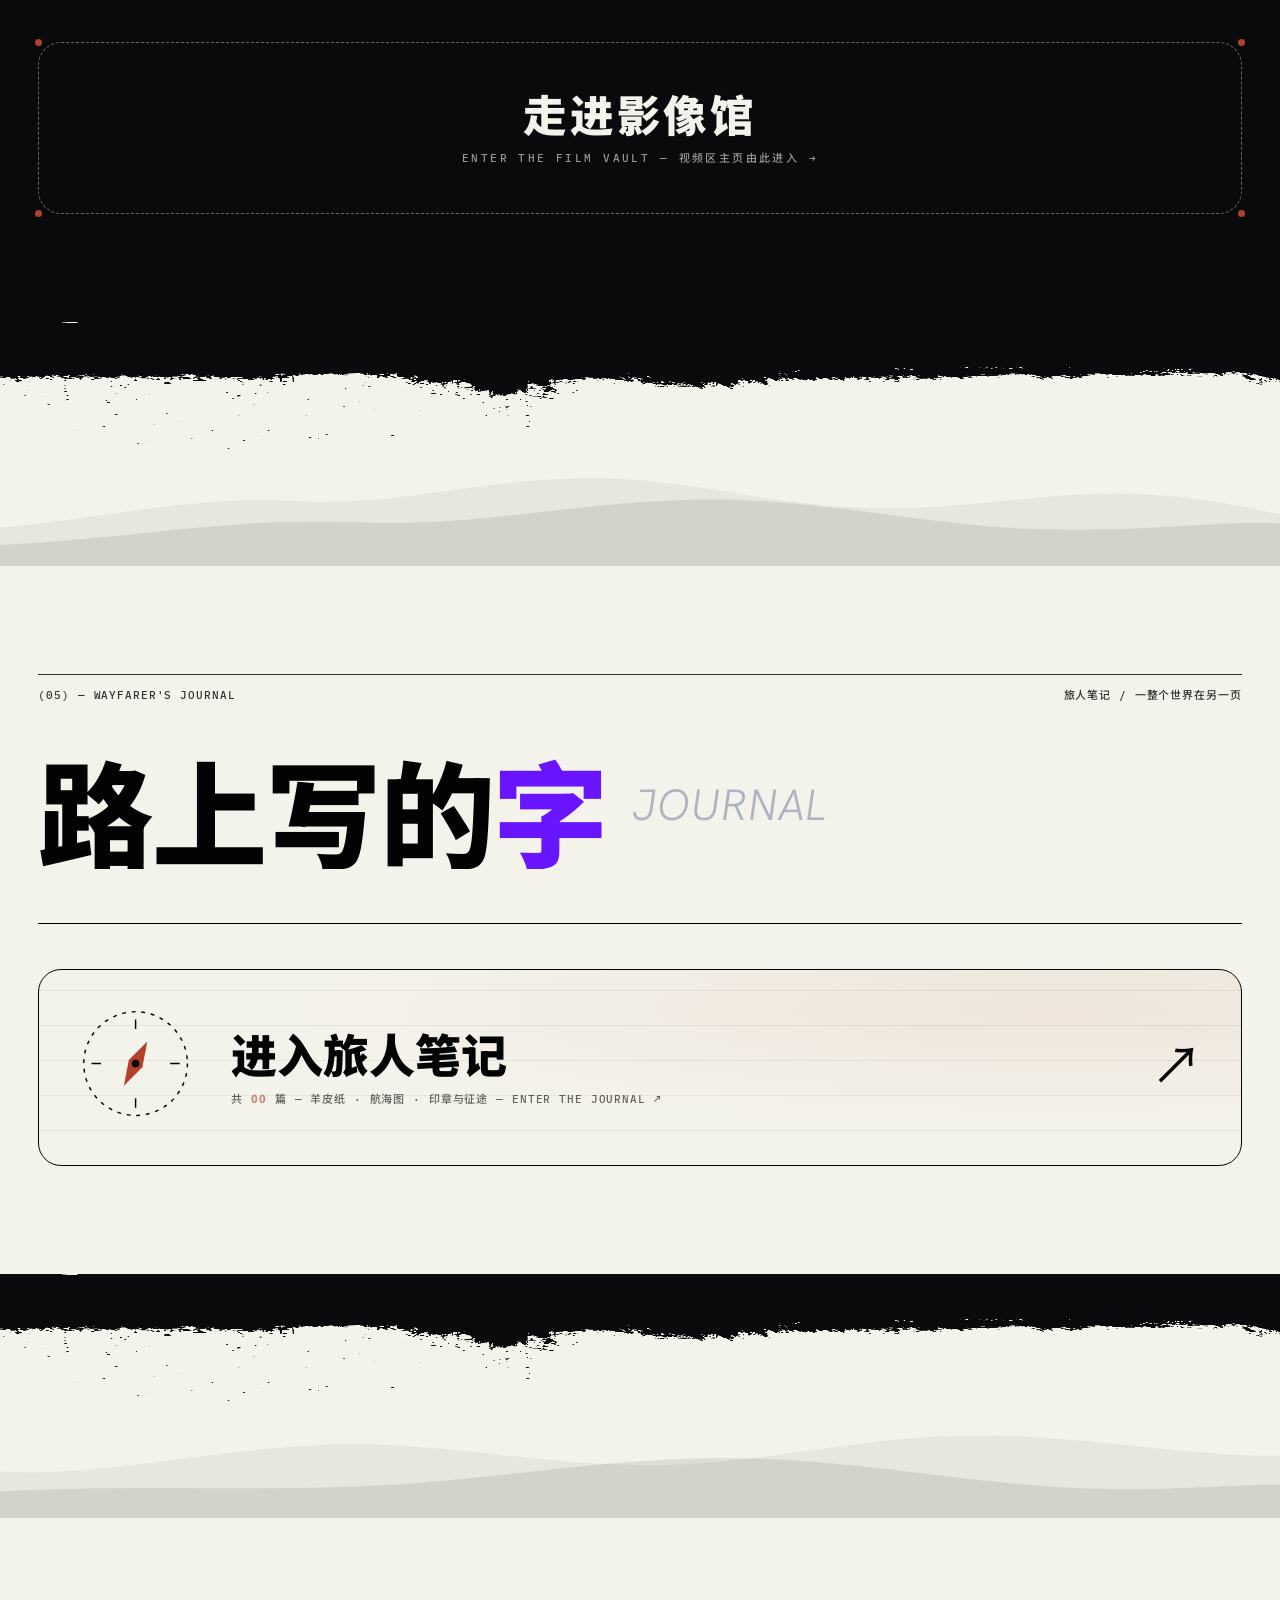
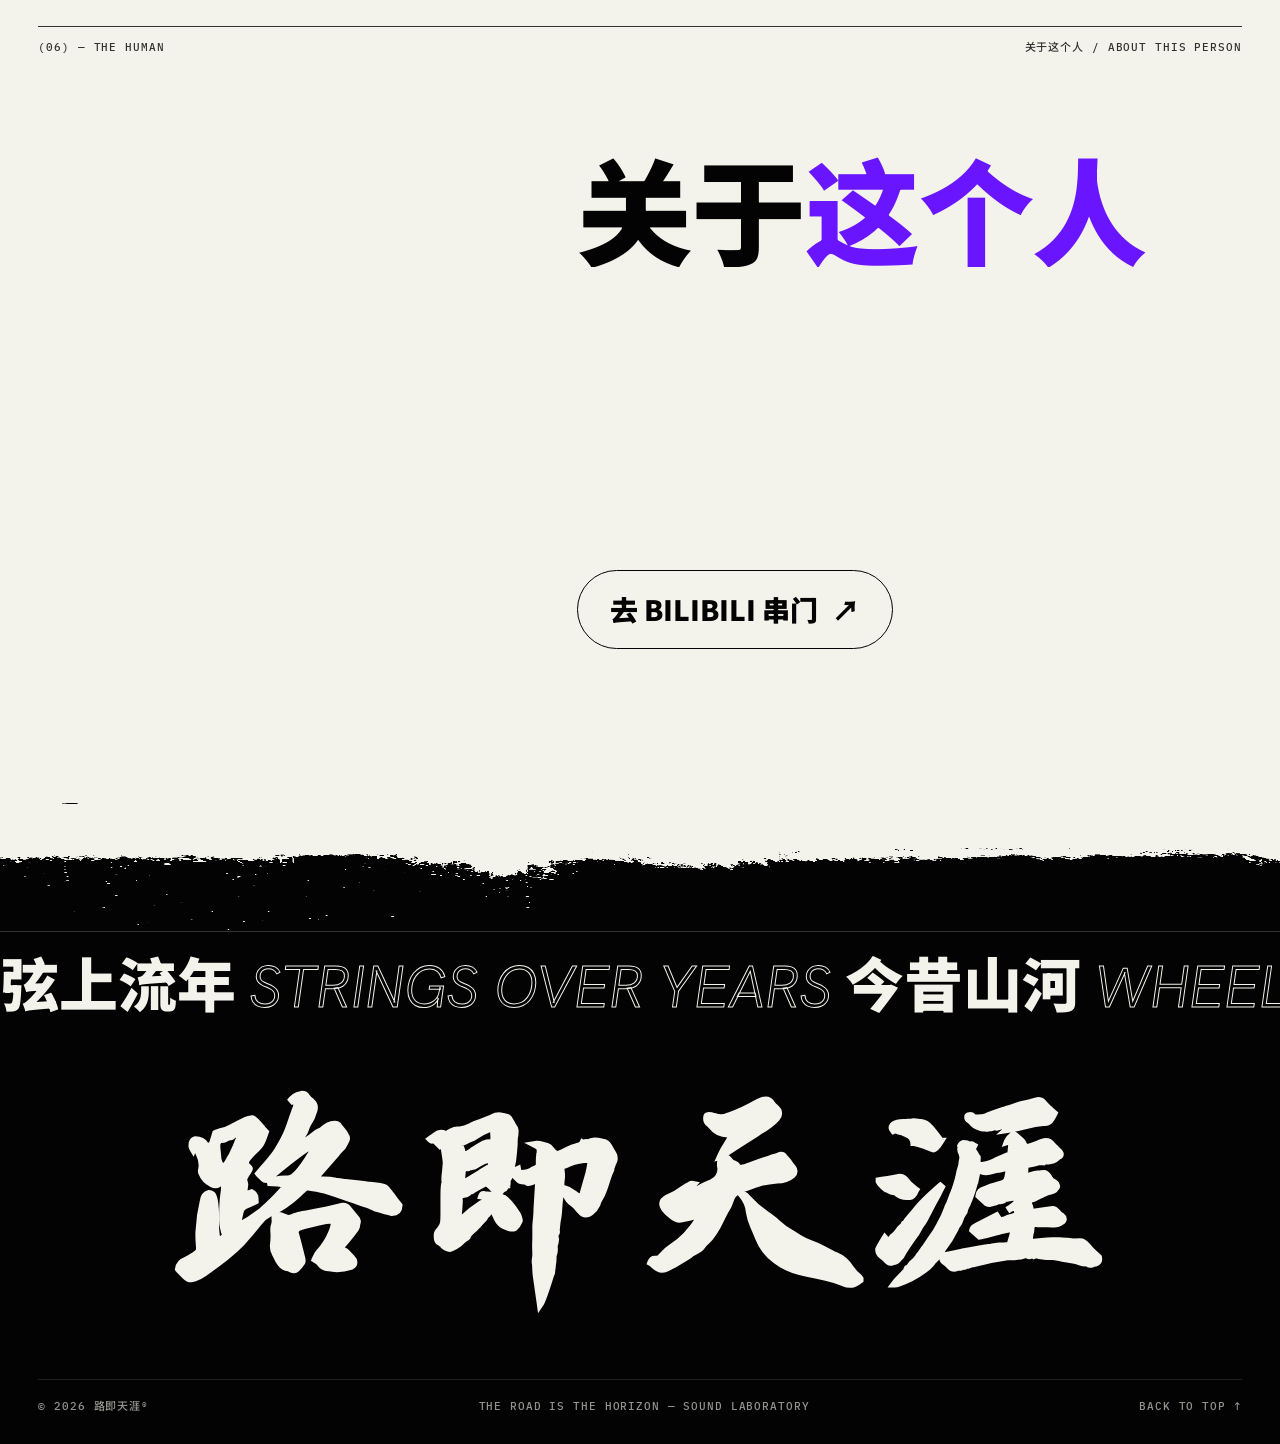
==== commit 4f5485a2: "修复打开时闪现旧默认文案（FOUC） data-txt 元素在 content.json 注入完成前保持隐藏（占位不变不跳版）， 注入后由 boot.js/journal.js/videos.js 各" ====
--- a/index.html
+++ b/index.html
@@ -14,6 +14,10 @@
     <link rel="preconnect" href="https://fonts.googleapis.com">
     <link rel="preconnect" href="https://fonts.gstatic.com" crossorigin>
     <link href="https://fonts.googleapis.com/css2?family=Hanken+Grotesk:ital,wght@0,300;0,400;0,500;0,600;0,700;0,800;1,400;1,700;1,800&family=IBM+Plex+Mono:wght@400;500&family=Palette+Mosaic&family=Noto+Sans+SC:wght@400;500;700;900&family=Noto+Serif+SC:wght@500;700&display=swap" rel="stylesheet">
+<style>
+/* 防闪旧文案：content.json 注入前隐藏 data-txt 元素（布局占位不变），boot.js 注入后揭示；3秒保险丝兜底 */
+html:not(.txt-ready) [data-txt], html:not(.txt-ready) [data-txt-html] { visibility: hidden; }
+</style>
 </head>
 <body data-theme="paper">
 
